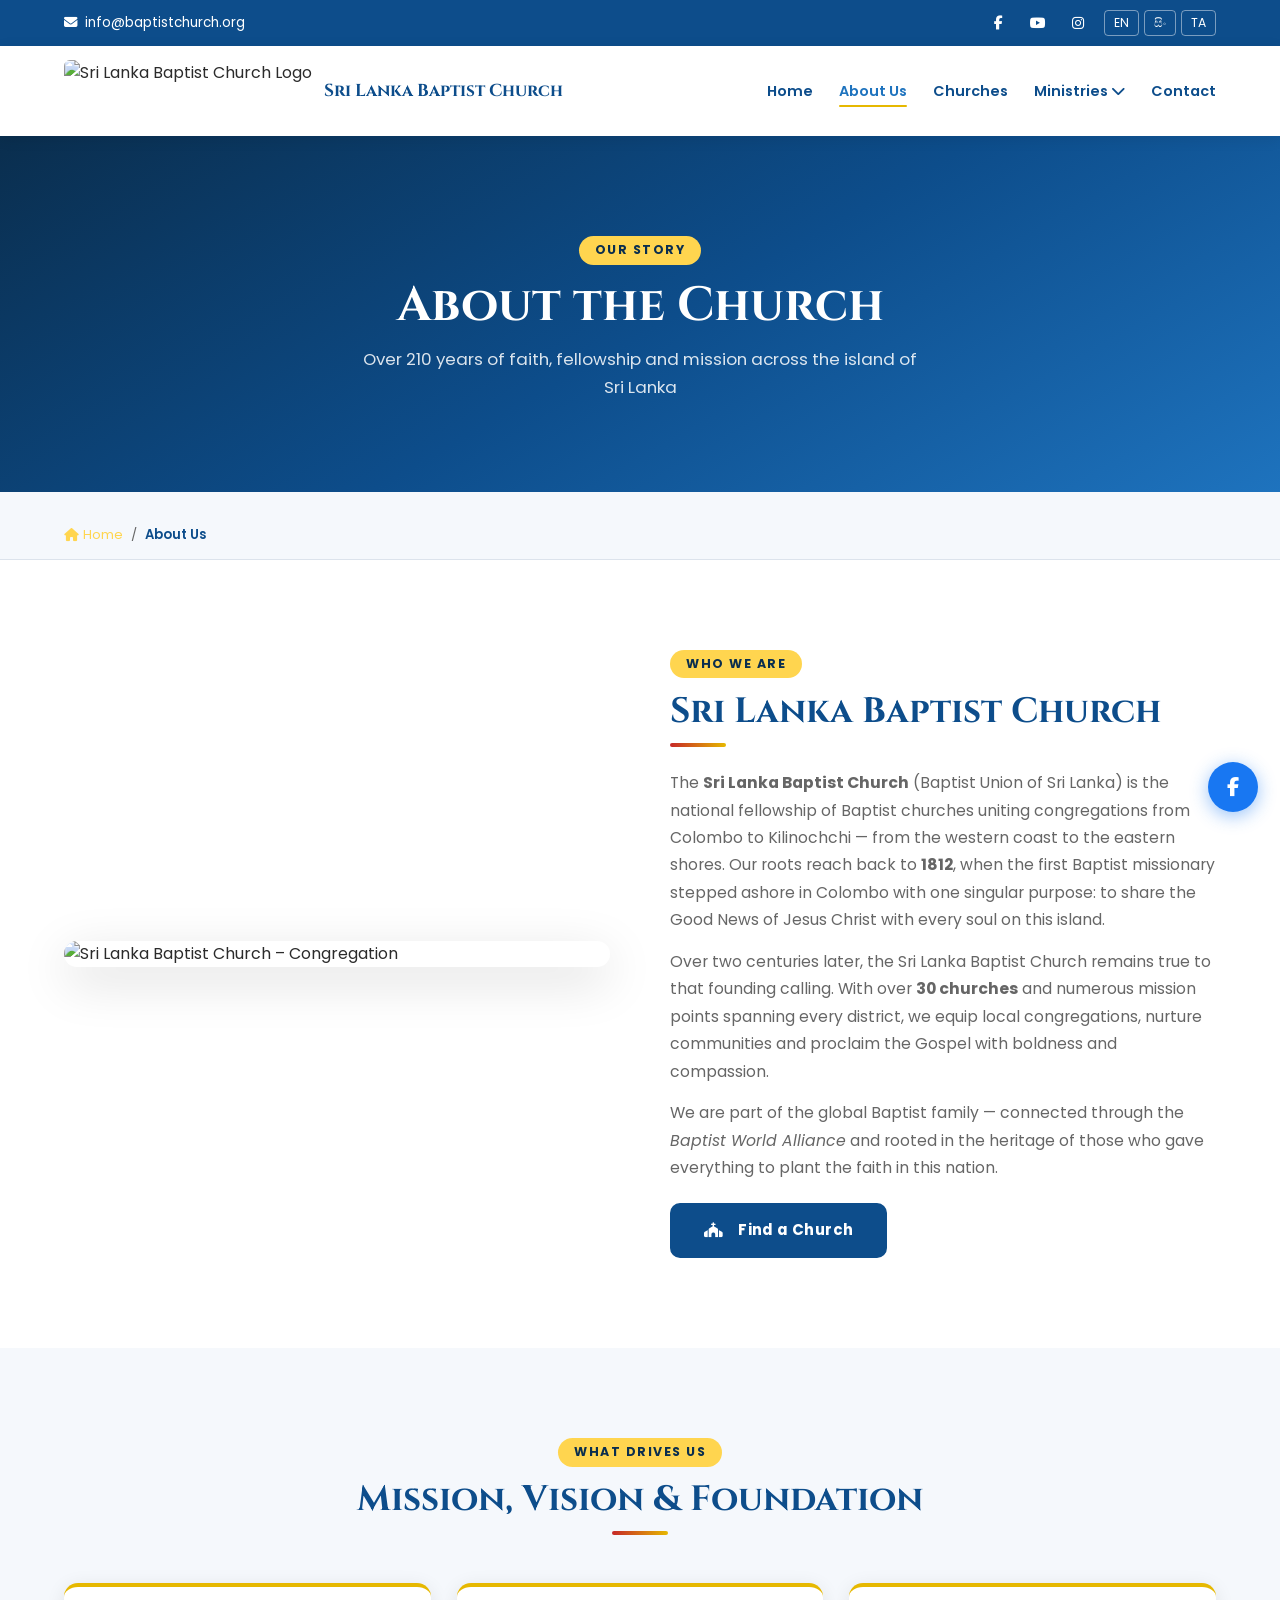
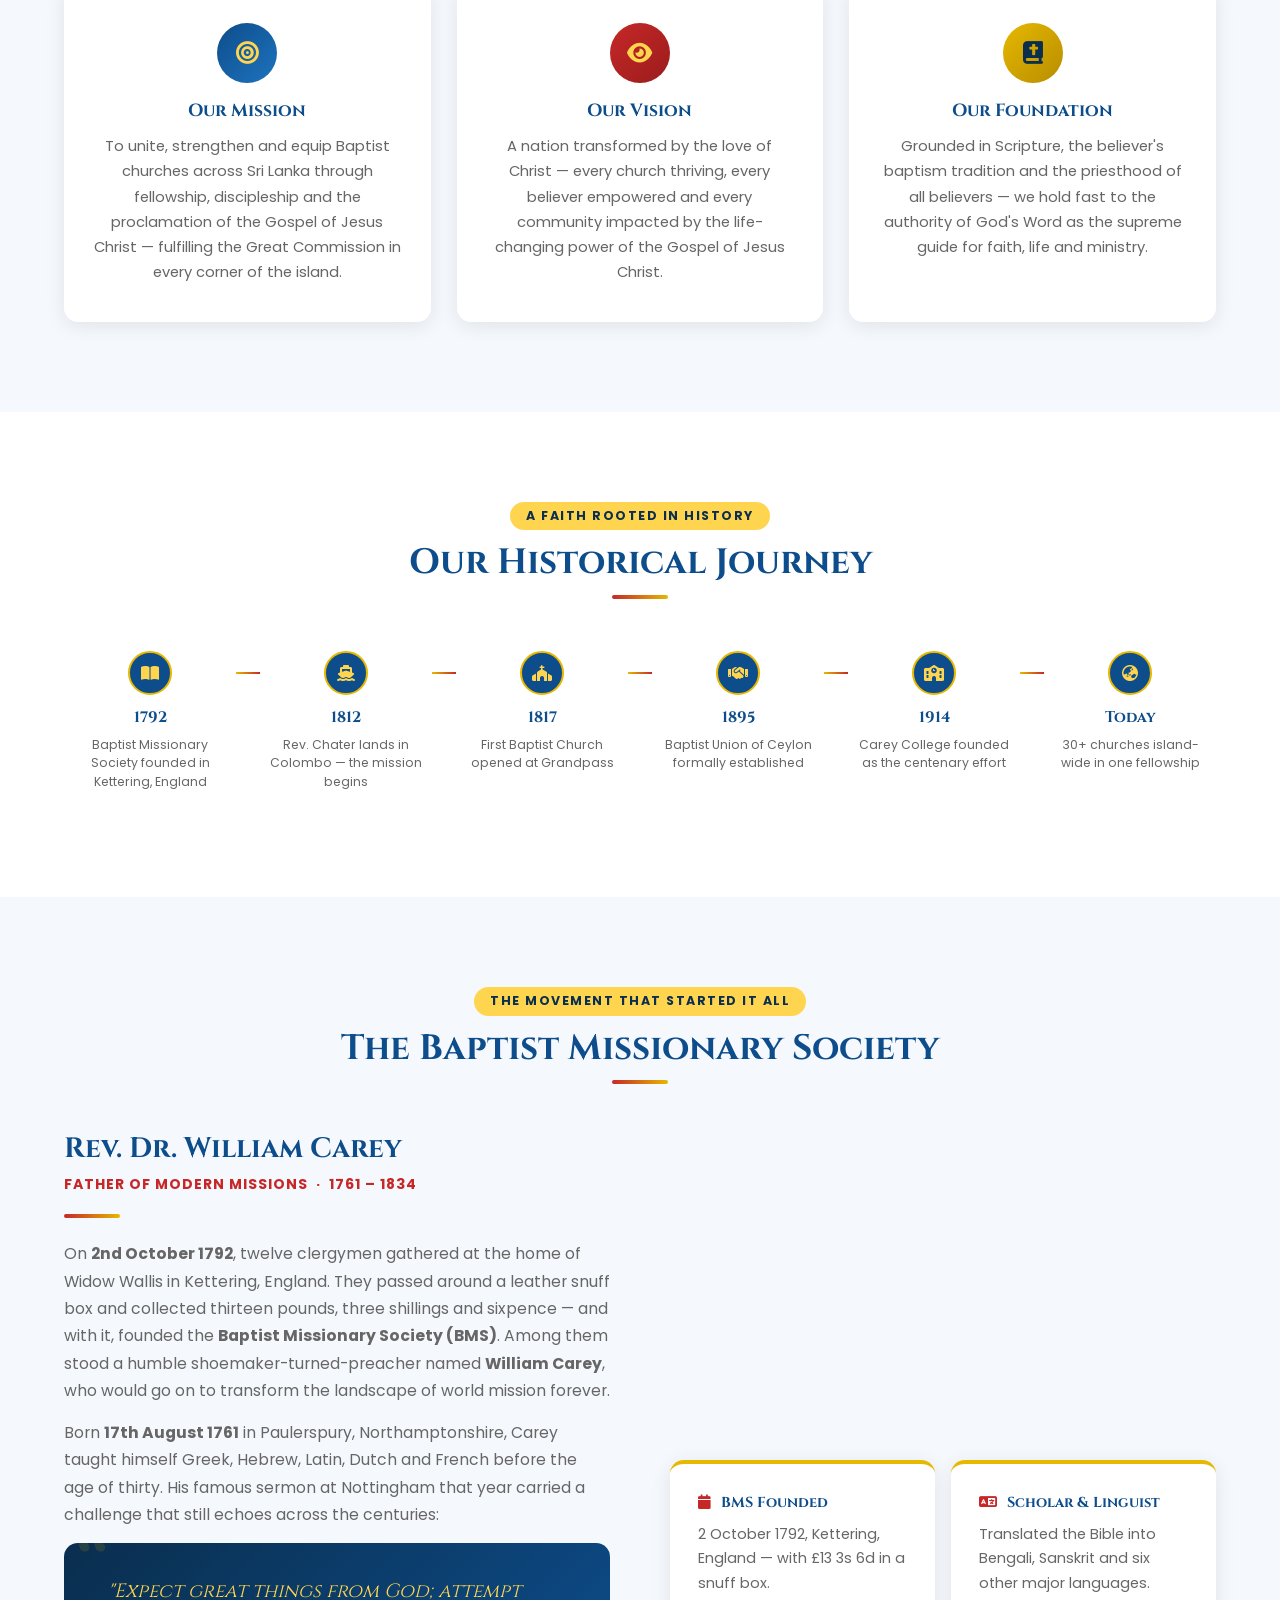
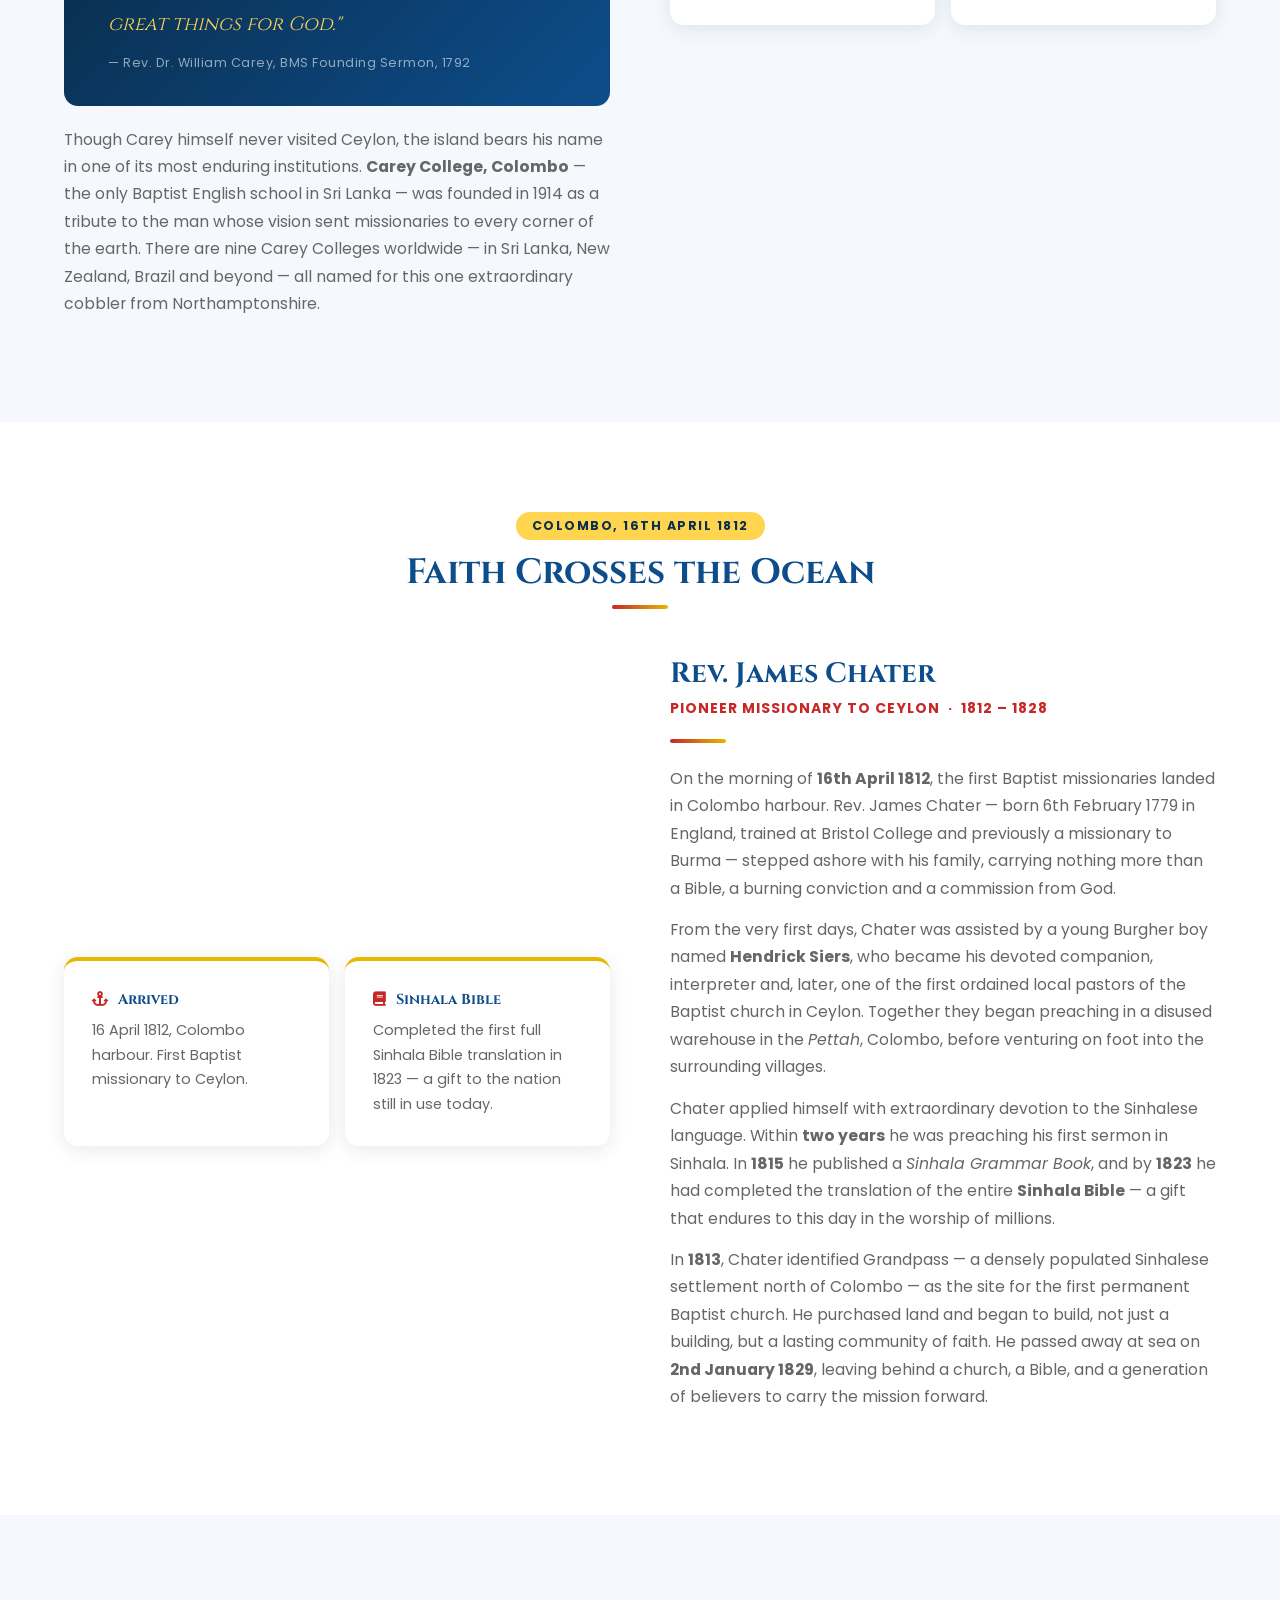
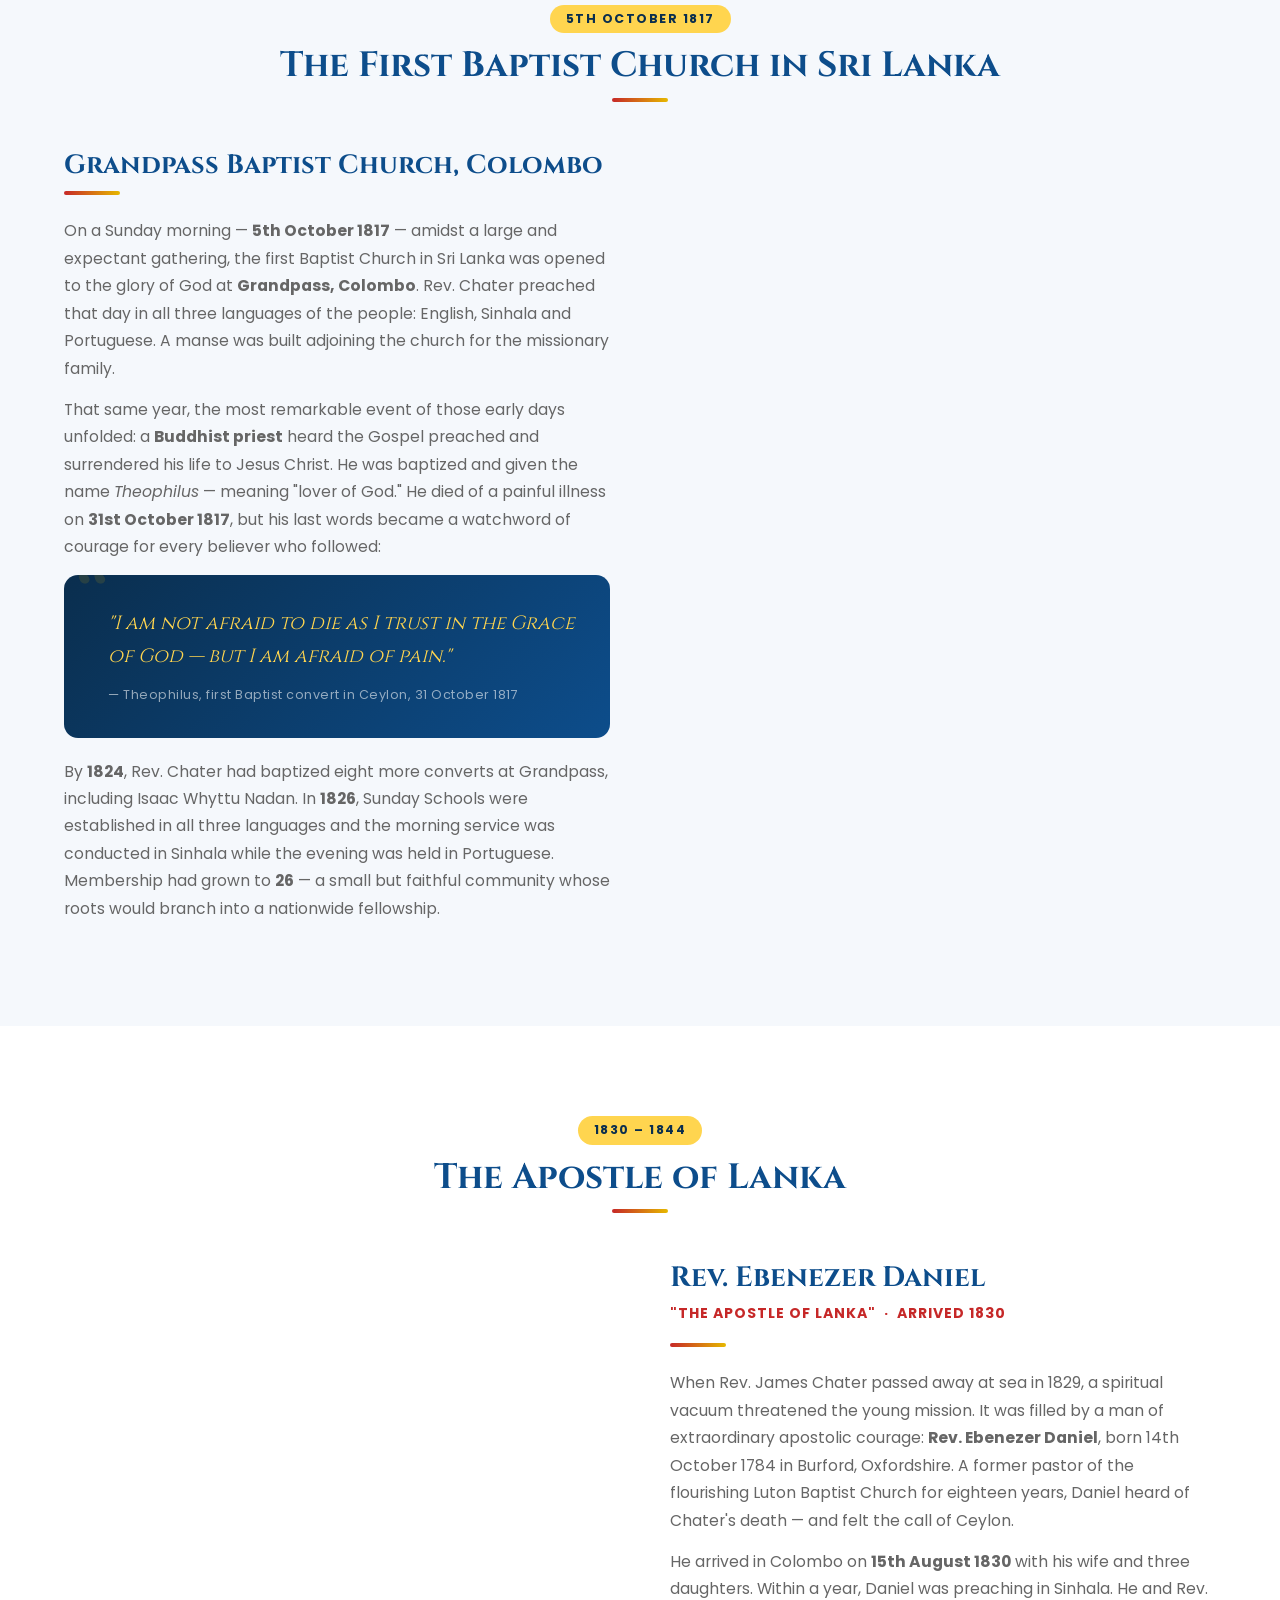
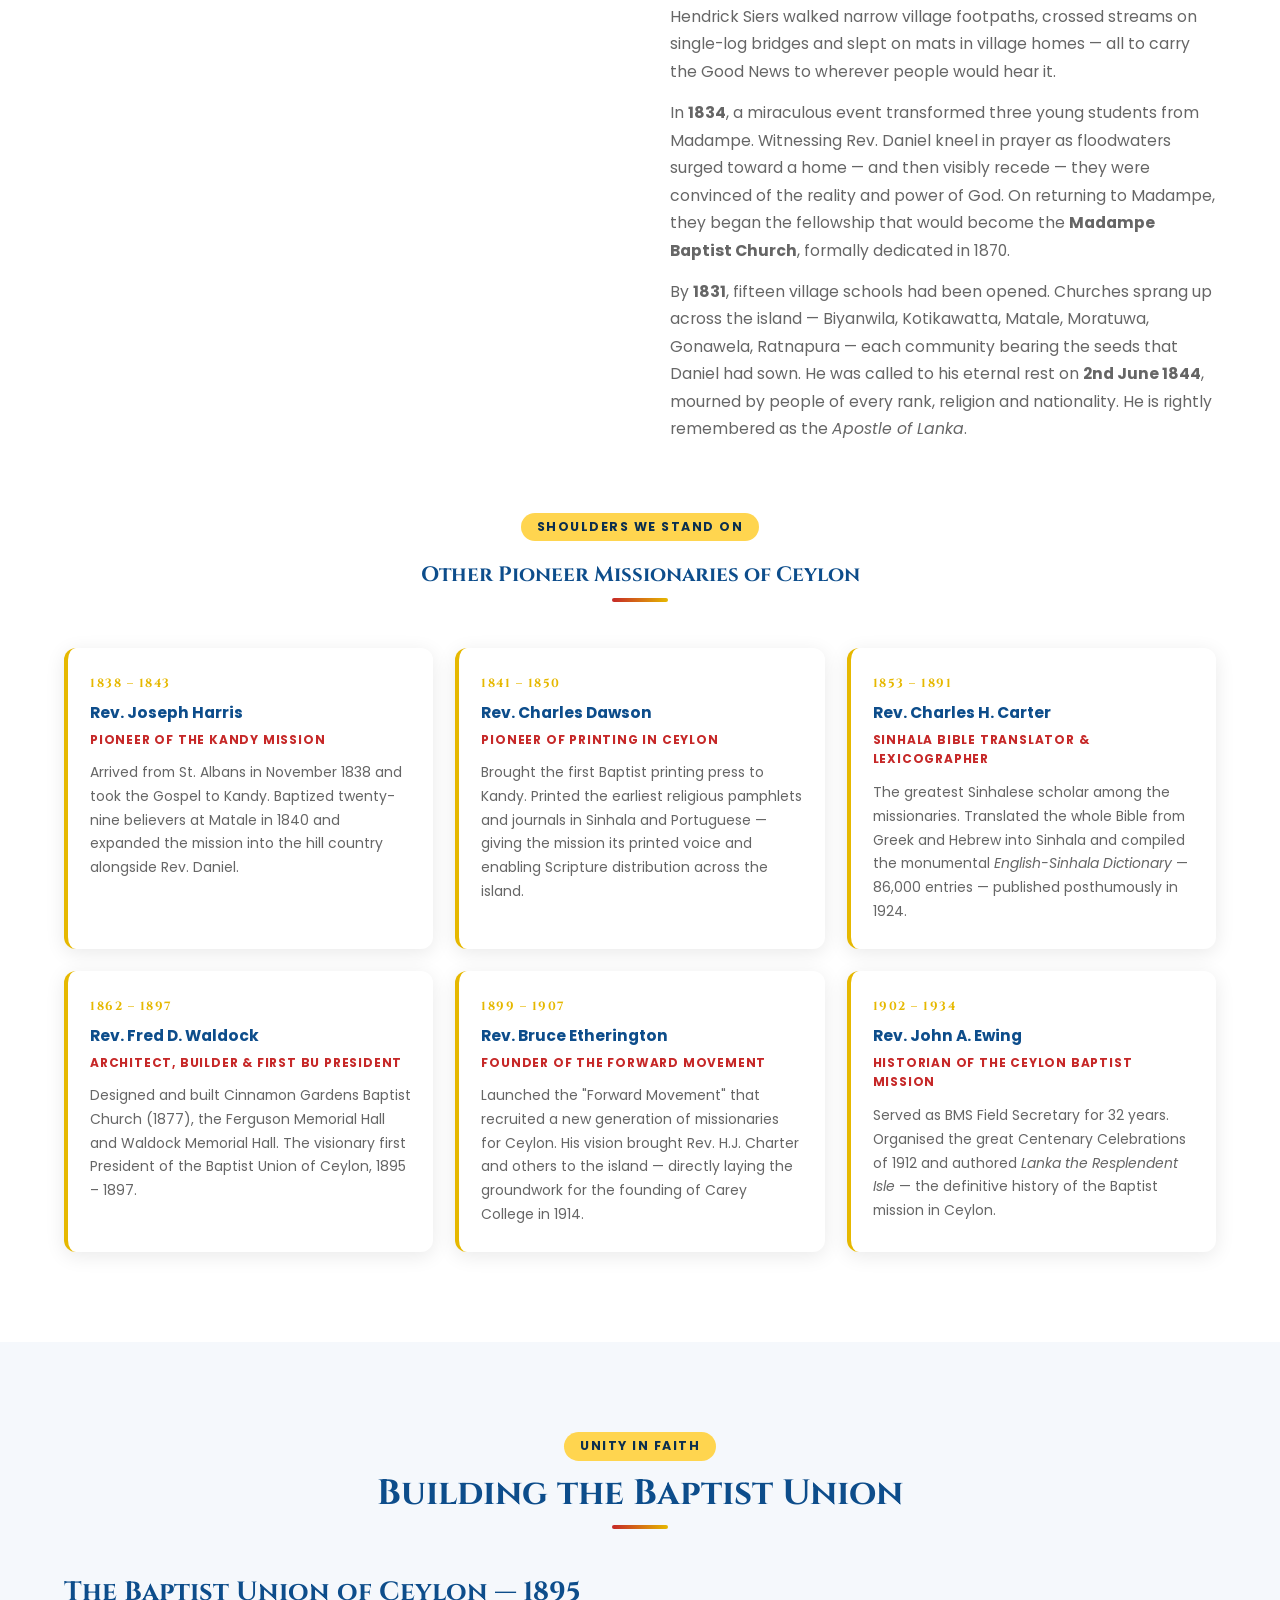
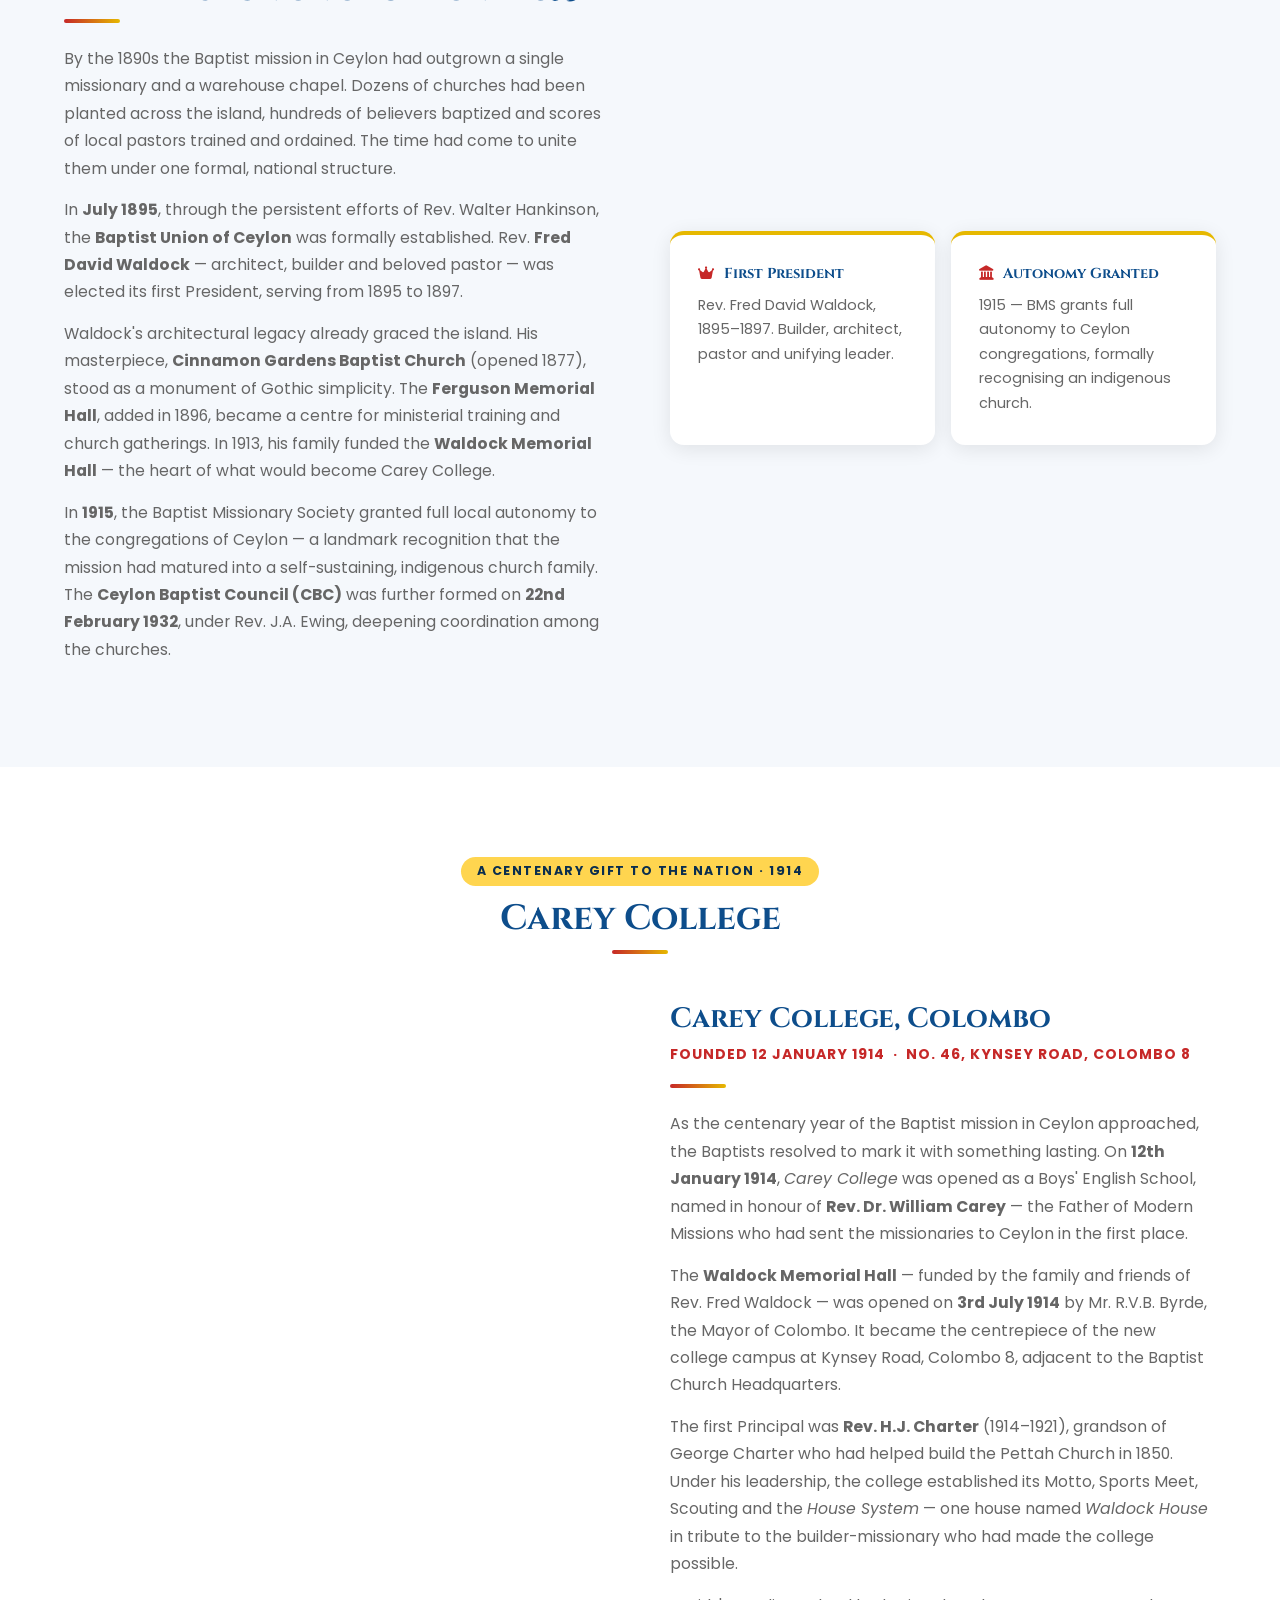
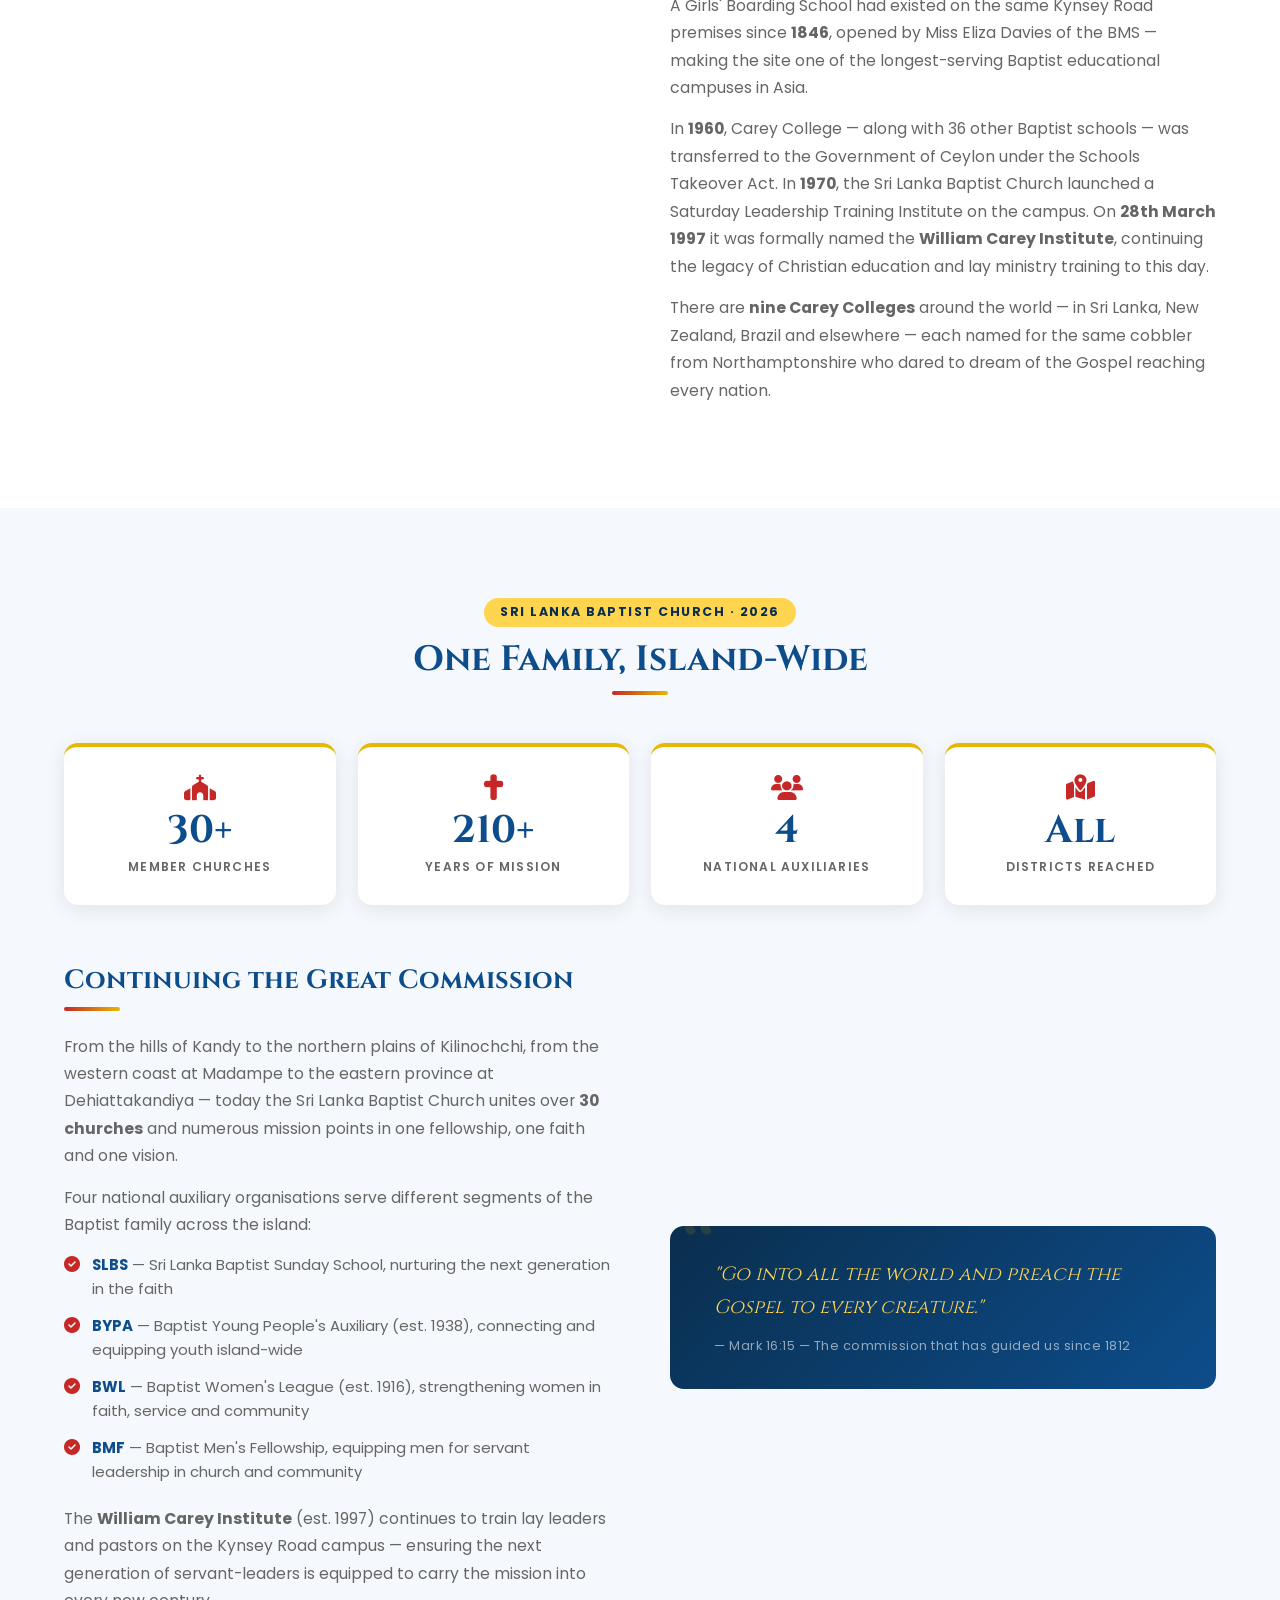
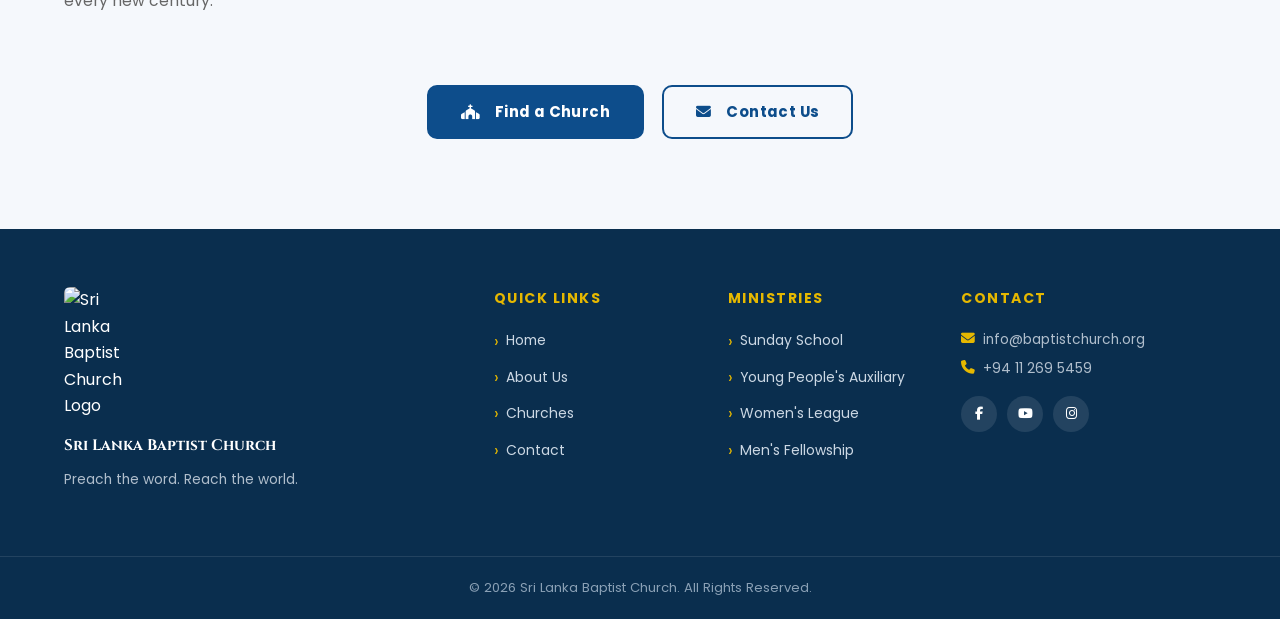
==== about.html @ edef18cb "About html page changes" ====
<!DOCTYPE html>
<html lang="en">

<head>
    <meta charset="UTF-8">
    <meta name="viewport" content="width=device-width, initial-scale=1.0">
    <meta name="description" content="About the Sri Lanka Baptist Church – 210+ years of faith, fellowship and mission across the island since 1812.">
    <title>About Us | Sri Lanka Baptist Church</title>

    <link rel="stylesheet" href="CSS/global.css">
    <link rel="stylesheet" href="CSS/about.css">

    <!-- Google Fonts -->
    <link href="https://fonts.googleapis.com/css2?family=Cinzel:wght@500;600;700&family=Poppins:wght@300;400;500;600;700&display=swap" rel="stylesheet">

    <!-- Font Awesome -->
    <link rel="stylesheet" href="https://cdnjs.cloudflare.com/ajax/libs/font-awesome/6.5.1/css/all.min.css">

    <!-- AOS -->
    <link rel="stylesheet" href="https://unpkg.com/aos@2.3.4/dist/aos.css" />
</head>

<body>

<!-- ===================== HEADER ===================== -->
<header>
    <div class="top-header">
        <div class="container">
            <div class="top-left">
                <i class="fas fa-envelope"></i>
                info@baptistchurch.org
            </div>
            <div class="top-right">
                <a href="https://www.facebook.com/p/Sri-Lanka-Baptist-Church-61569196400970/"
                   target="_blank" rel="noopener" aria-label="Facebook">
                    <i class="fab fa-facebook-f"></i>
                </a>
                <a href="#" aria-label="YouTube"><i class="fab fa-youtube"></i></a>
                <a href="#" aria-label="Instagram"><i class="fab fa-instagram"></i></a>
                <div class="language-switch">
                    <button>EN</button>
                    <button>සිං</button>
                    <button>TA</button>
                </div>
            </div>
        </div>
    </div>

    <nav class="navbar">
        <div class="container nav-container">
            <a href="index.html" class="logo">
                <img src="images/logo.jpg" alt="Sri Lanka Baptist Church Logo">
                <h2>Sri Lanka Baptist Church</h2>
            </a>
            <ul class="nav-links">
                <li><a href="index.html">Home</a></li>
                <li><a href="about.html" class="active">About Us</a></li>
                <li><a href="churches.html">Churches</a></li>
                <li class="dropdown">
                    <a href="#">Ministries <i class="fas fa-chevron-down"></i></a>
                    <ul class="dropdown-menu">
                        <li><a href="SLBS.html">Sunday School</a></li>
                        <li><a href="BYPA.html">Young People's Auxiliary</a></li>
                        <li><a href="BWL.html">Women's League</a></li>
                        <li><a href="BMF.html">Men's Fellowship</a></li>
                    </ul>
                </li>
                <li><a href="contact.html">Contact</a></li>
            </ul>
            <div class="menu-btn" aria-label="Open menu" role="button" tabindex="0">
                <i class="fas fa-bars"></i>
            </div>
        </div>
    </nav>
</header>

<!-- ===================== PAGE HERO ===================== -->
<section class="page-hero about-hero">
    <div class="page-hero-content" data-aos="fade-up">
        <span class="section-eyebrow">Our Story</span>
        <h1>About the Church</h1>
        <p>Over 210 years of faith, fellowship and mission across the island of Sri Lanka</p>
    </div>
</section>

<!-- ===================== BREADCRUMB ===================== -->
<div style="background:var(--light-bg); padding:14px 0; border-bottom:1px solid var(--border);">
    <div class="container">
        <nav class="breadcrumb" aria-label="Breadcrumb" style="justify-content:flex-start; opacity:1;">
            <a href="index.html"><i class="fas fa-home"></i> Home</a>
            <span style="color:var(--text-light);">/</span>
            <span style="color:var(--deep-blue); font-weight:600;">About Us</span>
        </nav>
    </div>
</div>

<!-- ===================== WHO WE ARE ===================== -->
<section id="about" class="section">
    <div class="container two-column">

        <div class="about-img" data-aos="fade-right">
            <!--
                PHOTO: Replace with a congregation, gathering or church building image.
                Recommended size 900 × 650 px.  File: images/About.jpg
            -->
            <img src="images/About.jpg" alt="Sri Lanka Baptist Church – Congregation">
        </div>

        <div class="about-text" data-aos="fade-left">
            <span class="section-eyebrow">Who We Are</span>
            <h2>Sri Lanka Baptist Church</h2>
            <div class="divider-left"></div>
            <p>
                The <strong>Sri Lanka Baptist Church</strong> (Baptist Union of Sri Lanka)
                is the national fellowship of Baptist churches uniting congregations from
                Colombo to Kilinochchi — from the western coast to the eastern shores.
                Our roots reach back to <strong>1812</strong>, when the first Baptist
                missionary stepped ashore in Colombo with one singular purpose: to share
                the Good News of Jesus Christ with every soul on this island.
            </p>
            <p>
                Over two centuries later, the Sri Lanka Baptist Church remains true to that founding
                calling. With over <strong>30 churches</strong> and numerous mission points
                spanning every district, we equip local congregations, nurture communities
                and proclaim the Gospel with boldness and compassion.
            </p>
            <p>
                We are part of the global Baptist family — connected through the
                <em>Baptist World Alliance</em> and rooted in the heritage of those
                who gave everything to plant the faith in this nation.
            </p>
            <a href="churches.html" class="btn btn-primary" style="margin-top:8px;">
                <i class="fas fa-church"></i>&nbsp; Find a Church
            </a>
        </div>

    </div>
</section>

<!-- ===================== MISSION, VISION & FOUNDATION ===================== -->
<section class="section light">
    <div class="container">
        <div style="text-align:center; margin-bottom:48px;" data-aos="fade-up">
            <span class="section-eyebrow">What Drives Us</span>
            <h2 class="title">Mission, Vision &amp; Foundation</h2>
            <div class="divider"></div>
        </div>
        <div class="mv-grid" data-aos="fade-up" data-aos-delay="80">

            <div class="mv-card">
                <div class="mv-icon"><i class="fas fa-bullseye"></i></div>
                <h3>Our Mission</h3>
                <p>
                    To unite, strengthen and equip Baptist churches across Sri Lanka
                    through fellowship, discipleship and the proclamation of the Gospel
                    of Jesus Christ — fulfilling the Great Commission in every corner
                    of the island.
                </p>
            </div>

            <div class="mv-card">
                <div class="mv-icon"
                     style="background:linear-gradient(135deg,var(--primary-red),var(--dark-red));">
                    <i class="fas fa-eye"></i>
                </div>
                <h3>Our Vision</h3>
                <p>
                    A nation transformed by the love of Christ — every church thriving,
                    every believer empowered and every community impacted by the
                    life-changing power of the Gospel of Jesus Christ.
                </p>
            </div>

            <div class="mv-card">
                <div class="mv-icon"
                     style="background:linear-gradient(135deg,var(--gold),#b88d00);">
                    <i class="fas fa-bible" style="color:var(--darker-blue);"></i>
                </div>
                <h3>Our Foundation</h3>
                <p>
                    Grounded in Scripture, the believer's baptism tradition and the
                    priesthood of all believers — we hold fast to the authority of
                    God's Word as the supreme guide for faith, life and ministry.
                </p>
            </div>

        </div>
    </div>
</section>

<!-- ===================== HISTORICAL JOURNEY OVERVIEW ===================== -->
<section class="section">
    <div class="container">
        <div style="text-align:center; margin-bottom:48px;" data-aos="fade-up">
            <span class="section-eyebrow">A Faith Rooted in History</span>
            <h2 class="title">Our Historical Journey</h2>
            <div class="divider"></div>
        </div>

        <div class="journey-grid" data-aos="fade-up" data-aos-delay="80">

            <div class="journey-step">
                <div class="journey-dot"><i class="fas fa-book-open"></i></div>
                <div class="journey-year">1792</div>
                <div class="journey-text">Baptist Missionary Society founded in Kettering, England</div>
            </div>
            <div class="journey-sep" aria-hidden="true"></div>

            <div class="journey-step">
                <div class="journey-dot"><i class="fas fa-ship"></i></div>
                <div class="journey-year">1812</div>
                <div class="journey-text">Rev. Chater lands in Colombo — the mission begins</div>
            </div>
            <div class="journey-sep" aria-hidden="true"></div>

            <div class="journey-step">
                <div class="journey-dot"><i class="fas fa-church"></i></div>
                <div class="journey-year">1817</div>
                <div class="journey-text">First Baptist Church opened at Grandpass</div>
            </div>
            <div class="journey-sep" aria-hidden="true"></div>

            <div class="journey-step">
                <div class="journey-dot"><i class="fas fa-handshake"></i></div>
                <div class="journey-year">1895</div>
                <div class="journey-text">Baptist Union of Ceylon formally established</div>
            </div>
            <div class="journey-sep" aria-hidden="true"></div>

            <div class="journey-step">
                <div class="journey-dot"><i class="fas fa-school"></i></div>
                <div class="journey-year">1914</div>
                <div class="journey-text">Carey College founded as the centenary effort</div>
            </div>
            <div class="journey-sep" aria-hidden="true"></div>

            <div class="journey-step">
                <div class="journey-dot"><i class="fas fa-globe-asia"></i></div>
                <div class="journey-year">Today</div>
                <div class="journey-text">30+ churches island-wide in one fellowship</div>
            </div>

        </div>
    </div>
</section>

<!-- ===================== THE BMS & WILLIAM CAREY ===================== -->
<section id="bms" class="section light">
    <div class="container">
        <div style="text-align:center; margin-bottom:48px;" data-aos="fade-up">
            <span class="section-eyebrow">The Movement That Started It All</span>
            <h2 class="title">The Baptist Missionary Society</h2>
            <div class="divider"></div>
        </div>

        <div class="two-column">

            <div class="about-text" data-aos="fade-right">
                <h2 style="font-size:1.75rem; margin-bottom:6px;">Rev. Dr. William Carey</h2>
                <p style="color:var(--primary-red); font-weight:700; font-size:.88rem;
                   text-transform:uppercase; letter-spacing:1px; margin-bottom:18px;">
                    Father of Modern Missions &nbsp;·&nbsp; 1761 – 1834
                </p>
                <div class="divider-left"></div>
                <p>
                    On <strong>2nd October 1792</strong>, twelve clergymen gathered at the
                    home of Widow Wallis in Kettering, England. They passed around a leather
                    snuff box and collected thirteen pounds, three shillings and sixpence —
                    and with it, founded the <strong>Baptist Missionary Society (BMS)</strong>.
                    Among them stood a humble shoemaker-turned-preacher named
                    <strong>William Carey</strong>, who would go on to transform the landscape
                    of world mission forever.
                </p>
                <p>
                    Born <strong>17th August 1761</strong> in Paulerspury, Northamptonshire,
                    Carey taught himself Greek, Hebrew, Latin, Dutch and French before the
                    age of thirty. His famous sermon at Nottingham that year carried a
                    challenge that still echoes across the centuries:
                </p>
                <div class="about-quote">
                    <p>"Expect great things from God; attempt great things for God."</p>
                    <cite>— Rev. Dr. William Carey, BMS Founding Sermon, 1792</cite>
                </div>
                <p style="margin-top:20px;">
                    Though Carey himself never visited Ceylon, the island bears his name in
                    one of its most enduring institutions. <strong>Carey College, Colombo</strong>
                    — the only Baptist English school in Sri Lanka — was founded in 1914 as a
                    tribute to the man whose vision sent missionaries to every corner of the
                    earth. There are nine Carey Colleges worldwide — in Sri Lanka, New Zealand,
                    Brazil and beyond — all named for this one extraordinary cobbler from
                    Northamptonshire.
                </p>
            </div>

            <div data-aos="fade-left">
                <!--
                    PHOTO: Portrait of William Carey or BMS founding scene.
                    File: images/about/william-carey.jpg  |  Size: 600 × 700 px
                -->
                <div class="img-card">
                    <img src="images/about/william-carey.jpg"
                         alt="Rev. Dr. William Carey – Father of Modern Missions"
                         onerror="this.parentElement.style.display='none'">
                    <div class="img-caption-bar">
                        <i class="fas fa-image"></i>
                        Rev. Dr. William Carey (1761–1834) — Father of Modern Missions
                    </div>
                </div>

                <div style="margin-top:22px; display:grid; grid-template-columns:1fr 1fr; gap:16px;">
                    <div class="info-card">
                        <h3 style="font-size:.9rem;">
                            <i class="fas fa-calendar" style="color:var(--primary-red);margin-right:6px;"></i>
                            BMS Founded
                        </h3>
                        <p>2 October 1792, Kettering, England — with £13 3s 6d in a snuff box.</p>
                    </div>
                    <div class="info-card">
                        <h3 style="font-size:.9rem;">
                            <i class="fas fa-language" style="color:var(--primary-red);margin-right:6px;"></i>
                            Scholar &amp; Linguist
                        </h3>
                        <p>Translated the Bible into Bengali, Sanskrit and six other major languages.</p>
                    </div>
                </div>
            </div>

        </div>
    </div>
</section>

<!-- ===================== THE PIONEER ARRIVES ===================== -->
<section id="pioneer" class="section">
    <div class="container">
        <div style="text-align:center; margin-bottom:48px;" data-aos="fade-up">
            <span class="section-eyebrow">Colombo, 16th April 1812</span>
            <h2 class="title">Faith Crosses the Ocean</h2>
            <div class="divider"></div>
        </div>

        <div class="two-column">

            <div data-aos="fade-right">
                <!--
                    PHOTO: Rev. James Chater portrait or old Colombo harbour / Pettah.
                    File: images/about/chater.jpg  |  Size: 600 × 700 px
                -->
                <div class="img-card">
                    <img src="images/about/chater.jpg"
                         alt="Rev. James Chater – Pioneer Baptist Missionary to Ceylon"
                         onerror="this.parentElement.style.display='none'">
                    <div class="img-caption-bar">
                        <i class="fas fa-image"></i>
                        Rev. James Chater (1779–1829) — Pioneer Baptist Missionary to Ceylon
                    </div>
                </div>

                <div style="margin-top:22px; display:grid; grid-template-columns:1fr 1fr; gap:16px;">
                    <div class="info-card">
                        <h3 style="font-size:.9rem;">
                            <i class="fas fa-anchor" style="color:var(--primary-red);margin-right:6px;"></i>
                            Arrived
                        </h3>
                        <p>16 April 1812, Colombo harbour. First Baptist missionary to Ceylon.</p>
                    </div>
                    <div class="info-card">
                        <h3 style="font-size:.9rem;">
                            <i class="fas fa-book" style="color:var(--primary-red);margin-right:6px;"></i>
                            Sinhala Bible
                        </h3>
                        <p>Completed the first full Sinhala Bible translation in 1823 — a gift to the nation still in use today.</p>
                    </div>
                </div>
            </div>

            <div class="about-text" data-aos="fade-left">
                <h2 style="font-size:1.75rem; margin-bottom:6px;">Rev. James Chater</h2>
                <p style="color:var(--primary-red); font-weight:700; font-size:.88rem;
                   text-transform:uppercase; letter-spacing:1px; margin-bottom:18px;">
                    Pioneer Missionary to Ceylon &nbsp;·&nbsp; 1812 – 1828
                </p>
                <div class="divider-left"></div>
                <p>
                    On the morning of <strong>16th April 1812</strong>, the first Baptist
                    missionaries landed in Colombo harbour. Rev. James Chater — born
                    6th February 1779 in England, trained at Bristol College and previously
                    a missionary to Burma — stepped ashore with his family, carrying nothing
                    more than a Bible, a burning conviction and a commission from God.
                </p>
                <p>
                    From the very first days, Chater was assisted by a young Burgher boy
                    named <strong>Hendrick Siers</strong>, who became his devoted companion,
                    interpreter and, later, one of the first ordained local pastors of the
                    Baptist church in Ceylon. Together they began preaching in a
                    disused warehouse in the <em>Pettah</em>, Colombo, before venturing
                    on foot into the surrounding villages.
                </p>
                <p>
                    Chater applied himself with extraordinary devotion to the Sinhalese
                    language. Within <strong>two years</strong> he was preaching his first
                    sermon in Sinhala. In <strong>1815</strong> he published a
                    <em>Sinhala Grammar Book</em>, and by <strong>1823</strong> he had
                    completed the translation of the entire <strong>Sinhala Bible</strong>
                    — a gift that endures to this day in the worship of millions.
                </p>
                <p>
                    In <strong>1813</strong>, Chater identified Grandpass — a densely
                    populated Sinhalese settlement north of Colombo — as the site for the
                    first permanent Baptist church. He purchased land and began to build,
                    not just a building, but a lasting community of faith. He passed away
                    at sea on <strong>2nd January 1829</strong>, leaving behind a church,
                    a Bible, and a generation of believers to carry the mission forward.
                </p>
            </div>

        </div>
    </div>
</section>

<!-- ===================== GRANDPASS – THE FIRST CHURCH ===================== -->
<section id="grandpass" class="section light">
    <div class="container">
        <div style="text-align:center; margin-bottom:48px;" data-aos="fade-up">
            <span class="section-eyebrow">5th October 1817</span>
            <h2 class="title">The First Baptist Church in Sri Lanka</h2>
            <div class="divider"></div>
        </div>

        <div class="two-column">

            <div class="about-text" data-aos="fade-right">
                <h2 style="font-size:1.65rem; margin-bottom:6px;">
                    Grandpass Baptist Church, Colombo
                </h2>
                <div class="divider-left"></div>
                <p>
                    On a Sunday morning — <strong>5th October 1817</strong> — amidst a
                    large and expectant gathering, the first Baptist Church in Sri Lanka
                    was opened to the glory of God at <strong>Grandpass, Colombo</strong>.
                    Rev. Chater preached that day in all three languages of the people:
                    English, Sinhala and Portuguese. A manse was built adjoining the church
                    for the missionary family.
                </p>
                <p>
                    That same year, the most remarkable event of those early days unfolded:
                    a <strong>Buddhist priest</strong> heard the Gospel preached and
                    surrendered his life to Jesus Christ. He was baptized and given the
                    name <em>Theophilus</em> — meaning "lover of God." He died of a
                    painful illness on <strong>31st October 1817</strong>, but his last
                    words became a watchword of courage for every believer who followed:
                </p>
                <div class="about-quote">
                    <p>"I am not afraid to die as I trust in the Grace of God — but I am afraid of pain."</p>
                    <cite>— Theophilus, first Baptist convert in Ceylon, 31 October 1817</cite>
                </div>
                <p style="margin-top:20px;">
                    By <strong>1824</strong>, Rev. Chater had baptized eight more converts
                    at Grandpass, including Isaac Whyttu Nadan. In <strong>1826</strong>,
                    Sunday Schools were established in all three languages and the morning
                    service was conducted in Sinhala while the evening was held in
                    Portuguese. Membership had grown to <strong>26</strong> — a small but
                    faithful community whose roots would branch into a nationwide fellowship.
                </p>
            </div>

            <div data-aos="fade-left">
                <!--
                    PHOTO: Grandpass Baptist Church building – historic or present-day.
                    File: images/about/grandpass-church.jpg  |  Size: 600 × 420 px
                -->
                <div class="img-card">
                    <img src="images/about/grandpass-church.jpg"
                         alt="Grandpass Baptist Church – The First Baptist Church in Sri Lanka"
                         onerror="this.parentElement.style.display='none'">
                    <div class="img-caption-bar">
                        <i class="fas fa-image"></i>
                        Grandpass Baptist Church, Colombo — Opened 5 October 1817
                    </div>
                </div>

                <!--
                    PHOTO: Interior or congregation photo of Grandpass Church.
                    File: images/about/grandpass-interior.jpg  |  Size: 600 × 300 px
                -->
                <div class="img-card" style="margin-top:18px;">
                    <img src="images/about/grandpass-interior.jpg"
                         alt="Grandpass Baptist Church – Present Day"
                         onerror="this.parentElement.style.display='none'">
                    <div class="img-caption-bar">
                        <i class="fas fa-image"></i>
                        Grandpass Baptist Church — Present Day
                    </div>
                </div>
            </div>

        </div>
    </div>
</section>

<!-- ===================== THE APOSTLE OF LANKA ===================== -->
<section id="apostle" class="section">
    <div class="container">
        <div style="text-align:center; margin-bottom:48px;" data-aos="fade-up">
            <span class="section-eyebrow">1830 – 1844</span>
            <h2 class="title">The Apostle of Lanka</h2>
            <div class="divider"></div>
        </div>

        <div class="two-column" style="margin-bottom:56px;">

            <div data-aos="fade-right">
                <!--
                    PHOTO: Rev. Ebenezer Daniel portrait or 1830s Colombo.
                    File: images/about/ebenezer-daniel.jpg  |  Size: 600 × 700 px
                -->
                <div class="img-card">
                    <img src="images/about/ebenezer-daniel.jpg"
                         alt="Rev. Ebenezer Daniel – The Apostle of Lanka"
                         onerror="this.parentElement.style.display='none'">
                    <div class="img-caption-bar">
                        <i class="fas fa-image"></i>
                        Rev. Ebenezer Daniel (1784–1844) — The Apostle of Lanka
                    </div>
                </div>
            </div>

            <div class="about-text" data-aos="fade-left">
                <h2 style="font-size:1.75rem; margin-bottom:6px;">Rev. Ebenezer Daniel</h2>
                <p style="color:var(--primary-red); font-weight:700; font-size:.88rem;
                   text-transform:uppercase; letter-spacing:1px; margin-bottom:18px;">
                    "The Apostle of Lanka" &nbsp;·&nbsp; Arrived 1830
                </p>
                <div class="divider-left"></div>
                <p>
                    When Rev. James Chater passed away at sea in 1829, a spiritual vacuum
                    threatened the young mission. It was filled by a man of extraordinary
                    apostolic courage: <strong>Rev. Ebenezer Daniel</strong>, born
                    14th October 1784 in Burford, Oxfordshire. A former pastor of the
                    flourishing Luton Baptist Church for eighteen years, Daniel heard of
                    Chater's death — and felt the call of Ceylon.
                </p>
                <p>
                    He arrived in Colombo on <strong>15th August 1830</strong> with his
                    wife and three daughters. Within a year, Daniel was preaching in
                    Sinhala. He and Rev. Hendrick Siers walked narrow village footpaths,
                    crossed streams on single-log bridges and slept on mats in village
                    homes — all to carry the Good News to wherever people would hear it.
                </p>
                <p>
                    In <strong>1834</strong>, a miraculous event transformed three young
                    students from Madampe. Witnessing Rev. Daniel kneel in prayer as
                    floodwaters surged toward a home — and then visibly recede — they
                    were convinced of the reality and power of God. On returning to
                    Madampe, they began the fellowship that would become the
                    <strong>Madampe Baptist Church</strong>, formally dedicated in 1870.
                </p>
                <p>
                    By <strong>1831</strong>, fifteen village schools had been opened.
                    Churches sprang up across the island — Biyanwila, Kotikawatta,
                    Matale, Moratuwa, Gonawela, Ratnapura — each community bearing
                    the seeds that Daniel had sown. He was called to his eternal rest
                    on <strong>2nd June 1844</strong>, mourned by people of every rank,
                    religion and nationality. He is rightly remembered as the
                    <em>Apostle of Lanka</em>.
                </p>
            </div>

        </div>

        <!-- Pioneer Missionaries Grid -->
        <div style="text-align:center; margin-bottom:32px;" data-aos="fade-up">
            <span class="section-eyebrow">Shoulders We Stand On</span>
            <h3 style="font-family:'Cinzel',serif; color:var(--deep-blue); font-size:1.3rem; margin-top:10px;">
                Other Pioneer Missionaries of Ceylon
            </h3>
            <div class="divider"></div>
        </div>

        <div class="pioneer-grid">

            <div class="pioneer-card" data-aos="fade-up" data-aos-delay="0">
                <div class="pc-year">1838 – 1843</div>
                <h4>Rev. Joseph Harris</h4>
                <div class="pc-role">Pioneer of the Kandy Mission</div>
                <p>Arrived from St. Albans in November 1838 and took the Gospel to
                Kandy. Baptized twenty-nine believers at Matale in 1840 and expanded
                the mission into the hill country alongside Rev. Daniel.</p>
            </div>

            <div class="pioneer-card" data-aos="fade-up" data-aos-delay="100">
                <div class="pc-year">1841 – 1850</div>
                <h4>Rev. Charles Dawson</h4>
                <div class="pc-role">Pioneer of Printing in Ceylon</div>
                <p>Brought the first Baptist printing press to Kandy. Printed the
                earliest religious pamphlets and journals in Sinhala and Portuguese —
                giving the mission its printed voice and enabling Scripture distribution
                across the island.</p>
            </div>

            <div class="pioneer-card" data-aos="fade-up" data-aos-delay="200">
                <div class="pc-year">1853 – 1891</div>
                <h4>Rev. Charles H. Carter</h4>
                <div class="pc-role">Sinhala Bible Translator &amp; Lexicographer</div>
                <p>The greatest Sinhalese scholar among the missionaries. Translated
                the whole Bible from Greek and Hebrew into Sinhala and compiled the
                monumental <em>English-Sinhala Dictionary</em> — 86,000 entries —
                published posthumously in 1924.</p>
            </div>

            <div class="pioneer-card" data-aos="fade-up" data-aos-delay="0">
                <div class="pc-year">1862 – 1897</div>
                <h4>Rev. Fred D. Waldock</h4>
                <div class="pc-role">Architect, Builder &amp; First BU President</div>
                <p>Designed and built Cinnamon Gardens Baptist Church (1877),
                the Ferguson Memorial Hall and Waldock Memorial Hall. The visionary
                first President of the Baptist Union of Ceylon, 1895 – 1897.</p>
            </div>

            <div class="pioneer-card" data-aos="fade-up" data-aos-delay="100">
                <div class="pc-year">1899 – 1907</div>
                <h4>Rev. Bruce Etherington</h4>
                <div class="pc-role">Founder of the Forward Movement</div>
                <p>Launched the "Forward Movement" that recruited a new generation
                of missionaries for Ceylon. His vision brought Rev. H.J. Charter and
                others to the island — directly laying the groundwork for the founding
                of Carey College in 1914.</p>
            </div>

            <div class="pioneer-card" data-aos="fade-up" data-aos-delay="200">
                <div class="pc-year">1902 – 1934</div>
                <h4>Rev. John A. Ewing</h4>
                <div class="pc-role">Historian of the Ceylon Baptist Mission</div>
                <p>Served as BMS Field Secretary for 32 years. Organised the great
                Centenary Celebrations of 1912 and authored <em>Lanka the Resplendent
                Isle</em> — the definitive history of the Baptist mission in Ceylon.</p>
            </div>

        </div>
    </div>
</section>

<!-- ===================== THE BAPTIST UNION ===================== -->
<section id="history-1894" class="section light">
    <div class="container">
        <div style="text-align:center; margin-bottom:48px;" data-aos="fade-up">
            <span class="section-eyebrow">Unity in Faith</span>
            <h2 class="title">Building the Baptist Union</h2>
            <div class="divider"></div>
        </div>

        <div class="two-column">

            <div class="about-text" data-aos="fade-right">
                <h2 style="font-size:1.65rem; margin-bottom:6px;">The Baptist Union of Ceylon — 1895</h2>
                <div class="divider-left"></div>
                <p>
                    By the 1890s the Baptist mission in Ceylon had outgrown a single
                    missionary and a warehouse chapel. Dozens of churches had been
                    planted across the island, hundreds of believers baptized and scores
                    of local pastors trained and ordained. The time had come to unite
                    them under one formal, national structure.
                </p>
                <p>
                    In <strong>July 1895</strong>, through the persistent efforts of
                    Rev. Walter Hankinson, the <strong>Baptist Union of Ceylon</strong>
                    was formally established. Rev. <strong>Fred David Waldock</strong>
                    — architect, builder and beloved pastor — was elected its first
                    President, serving from 1895 to 1897.
                </p>
                <p>
                    Waldock's architectural legacy already graced the island. His
                    masterpiece, <strong>Cinnamon Gardens Baptist Church</strong> (opened
                    1877), stood as a monument of Gothic simplicity. The
                    <strong>Ferguson Memorial Hall</strong>, added in 1896, became a
                    centre for ministerial training and church gatherings. In 1913, his
                    family funded the <strong>Waldock Memorial Hall</strong> — the
                    heart of what would become Carey College.
                </p>
                <p>
                    In <strong>1915</strong>, the Baptist Missionary Society granted
                    full local autonomy to the congregations of Ceylon — a landmark
                    recognition that the mission had matured into a self-sustaining,
                    indigenous church family. The <strong>Ceylon Baptist Council
                    (CBC)</strong> was further formed on <strong>22nd February 1932</strong>,
                    under Rev. J.A. Ewing, deepening coordination among the churches.
                </p>
            </div>

            <div data-aos="fade-left">
                <!--
                    PHOTO: Cinnamon Gardens Baptist Church exterior or interior.
                    File: images/about/cinnamon-gardens.jpg  |  Size: 600 × 420 px
                -->
                <div class="img-card">
                    <img src="images/about/cinnamon-gardens.jpg"
                         alt="Cinnamon Gardens Baptist Church – Built by Rev. F.D. Waldock, 1877"
                         onerror="this.parentElement.style.display='none'">
                    <div class="img-caption-bar">
                        <i class="fas fa-image"></i>
                        Cinnamon Gardens Baptist Church — Built 1877 by Rev. F.D. Waldock
                    </div>
                </div>

                <div style="margin-top:22px; display:grid; grid-template-columns:1fr 1fr; gap:16px;">
                    <div class="info-card">
                        <h3 style="font-size:.9rem;">
                            <i class="fas fa-crown" style="color:var(--primary-red);margin-right:6px;"></i>
                            First President
                        </h3>
                        <p>Rev. Fred David Waldock, 1895–1897. Builder, architect, pastor and unifying leader.</p>
                    </div>
                    <div class="info-card">
                        <h3 style="font-size:.9rem;">
                            <i class="fas fa-landmark" style="color:var(--primary-red);margin-right:6px;"></i>
                            Autonomy Granted
                        </h3>
                        <p>1915 — BMS grants full autonomy to Ceylon congregations, formally recognising an indigenous church.</p>
                    </div>
                </div>
            </div>

        </div>
    </div>
</section>

<!-- ===================== CAREY COLLEGE ===================== -->
<section id="carey-college" class="section">
    <div class="container">
        <div style="text-align:center; margin-bottom:48px;" data-aos="fade-up">
            <span class="section-eyebrow">A Centenary Gift to the Nation · 1914</span>
            <h2 class="title">Carey College</h2>
            <div class="divider"></div>
        </div>

        <div class="two-column">

            <div data-aos="fade-right">
                <!--
                    PHOTO: Carey College main entrance / building.
                    File: images/about/carey-college.jpg  |  Size: 600 × 420 px
                -->
                <div class="img-card">
                    <img src="images/about/carey-college.jpg"
                         alt="Carey College, Colombo – Founded 1914"
                         onerror="this.parentElement.style.display='none'">
                    <div class="img-caption-bar">
                        <i class="fas fa-image"></i>
                        Carey College, No. 46 Kynsey Road, Colombo 8 — Founded 12 January 1914
                    </div>
                </div>

                <!--
                    PHOTO: Waldock Memorial Hall or a historic school photograph.
                    File: images/about/waldock-hall.jpg  |  Size: 600 × 300 px
                -->
                <div class="img-card" style="margin-top:18px;">
                    <img src="images/about/waldock-hall.jpg"
                         alt="Waldock Memorial Hall – Opened 3 July 1914"
                         onerror="this.parentElement.style.display='none'">
                    <div class="img-caption-bar">
                        <i class="fas fa-image"></i>
                        The Waldock Memorial Hall — Opened 3 July 1914 by the Mayor of Colombo
                    </div>
                </div>
            </div>

            <div class="about-text" data-aos="fade-left">
                <h2 style="font-size:1.75rem; margin-bottom:6px;">Carey College, Colombo</h2>
                <p style="color:var(--primary-red); font-weight:700; font-size:.88rem;
                   text-transform:uppercase; letter-spacing:1px; margin-bottom:18px;">
                    Founded 12 January 1914 &nbsp;·&nbsp; No. 46, Kynsey Road, Colombo 8
                </p>
                <div class="divider-left"></div>
                <p>
                    As the centenary year of the Baptist mission in Ceylon approached,
                    the Baptists resolved to mark it with something lasting. On
                    <strong>12th January 1914</strong>, <em>Carey College</em> was
                    opened as a Boys' English School, named in honour of
                    <strong>Rev. Dr. William Carey</strong> — the Father of Modern
                    Missions who had sent the missionaries to Ceylon in the first place.
                </p>
                <p>
                    The <strong>Waldock Memorial Hall</strong> — funded by the family
                    and friends of Rev. Fred Waldock — was opened on
                    <strong>3rd July 1914</strong> by Mr. R.V.B. Byrde, the Mayor of
                    Colombo. It became the centrepiece of the new college campus at
                    Kynsey Road, Colombo 8, adjacent to the Baptist Church Headquarters.
                </p>
                <p>
                    The first Principal was <strong>Rev. H.J. Charter</strong>
                    (1914–1921), grandson of George Charter who had helped build the
                    Pettah Church in 1850. Under his leadership, the college established
                    its Motto, Sports Meet, Scouting and the <em>House System</em> —
                    one house named <em>Waldock House</em> in tribute to the
                    builder-missionary who had made the college possible.
                </p>
                <p>
                    A Girls' Boarding School had existed on the same Kynsey Road
                    premises since <strong>1846</strong>, opened by Miss Eliza Davies of
                    the BMS — making the site one of the longest-serving Baptist
                    educational campuses in Asia.
                </p>
                <p>
                    In <strong>1960</strong>, Carey College — along with 36 other
                    Baptist schools — was transferred to the Government of Ceylon under
                    the Schools Takeover Act. In <strong>1970</strong>, the Sri Lanka Baptist Church
                    launched a Saturday Leadership Training Institute on the campus.
                    On <strong>28th March 1997</strong> it was formally named the
                    <strong>William Carey Institute</strong>, continuing the legacy of
                    Christian education and lay ministry training to this day.
                </p>
                <p>
                    There are <strong>nine Carey Colleges</strong> around the world —
                    in Sri Lanka, New Zealand, Brazil and elsewhere — each named for
                    the same cobbler from Northamptonshire who dared to dream of the
                    Gospel reaching every nation.
                </p>
            </div>

        </div>
    </div>
</section>

<!-- ===================== THE CHURCH TODAY ===================== -->
<section id="today" class="section light">
    <div class="container">
        <div style="text-align:center; margin-bottom:48px;" data-aos="fade-up">
            <span class="section-eyebrow">Sri Lanka Baptist Church · 2026</span>
            <h2 class="title">One Family, Island-Wide</h2>
            <div class="divider"></div>
        </div>

        <!-- Fact Grid -->
        <div class="fact-grid" data-aos="fade-up" data-aos-delay="80">
            <div class="fact-card">
                <i class="fas fa-church"></i>
                <div class="fact-number">30+</div>
                <div class="fact-label">Member Churches</div>
            </div>
            <div class="fact-card">
                <i class="fas fa-cross"></i>
                <div class="fact-number">210+</div>
                <div class="fact-label">Years of Mission</div>
            </div>
            <div class="fact-card">
                <i class="fas fa-users"></i>
                <div class="fact-number">4</div>
                <div class="fact-label">National Auxiliaries</div>
            </div>
            <div class="fact-card">
                <i class="fas fa-map-marked-alt"></i>
                <div class="fact-number">All</div>
                <div class="fact-label">Districts Reached</div>
            </div>
        </div>

        <!-- Two-column: text + image -->
        <div class="two-column" style="margin-top:60px;">

            <div class="about-text" data-aos="fade-right">
                <h2 style="font-size:1.65rem; margin-bottom:8px;">Continuing the Great Commission</h2>
                <div class="divider-left"></div>
                <p>
                    From the hills of Kandy to the northern plains of Kilinochchi, from
                    the western coast at Madampe to the eastern province at
                    Dehiattakandiya — today the Sri Lanka Baptist Church unites over
                    <strong>30 churches</strong> and numerous mission points in one
                    fellowship, one faith and one vision.
                </p>
                <p>
                    Four national auxiliary organisations serve different segments of
                    the Baptist family across the island:
                </p>
                <ul style="list-style:none; margin-top:10px; margin-bottom:20px;">
                    <li style="display:flex; gap:12px; align-items:flex-start; margin-bottom:12px;">
                        <i class="fas fa-check-circle" style="color:var(--primary-red); flex-shrink:0; margin-top:3px;"></i>
                        <span style="font-size:.93rem; color:var(--text-light);">
                            <strong style="color:var(--deep-blue);">SLBS</strong> —
                            Sri Lanka Baptist Sunday School, nurturing the next generation in the faith
                        </span>
                    </li>
                    <li style="display:flex; gap:12px; align-items:flex-start; margin-bottom:12px;">
                        <i class="fas fa-check-circle" style="color:var(--primary-red); flex-shrink:0; margin-top:3px;"></i>
                        <span style="font-size:.93rem; color:var(--text-light);">
                            <strong style="color:var(--deep-blue);">BYPA</strong> —
                            Baptist Young People's Auxiliary (est. 1938), connecting and equipping youth island-wide
                        </span>
                    </li>
                    <li style="display:flex; gap:12px; align-items:flex-start; margin-bottom:12px;">
                        <i class="fas fa-check-circle" style="color:var(--primary-red); flex-shrink:0; margin-top:3px;"></i>
                        <span style="font-size:.93rem; color:var(--text-light);">
                            <strong style="color:var(--deep-blue);">BWL</strong> —
                            Baptist Women's League (est. 1916), strengthening women in faith, service and community
                        </span>
                    </li>
                    <li style="display:flex; gap:12px; align-items:flex-start;">
                        <i class="fas fa-check-circle" style="color:var(--primary-red); flex-shrink:0; margin-top:3px;"></i>
                        <span style="font-size:.93rem; color:var(--text-light);">
                            <strong style="color:var(--deep-blue);">BMF</strong> —
                            Baptist Men's Fellowship, equipping men for servant leadership in church and community
                        </span>
                    </li>
                </ul>
                <p>
                    The <strong>William Carey Institute</strong> (est. 1997) continues
                    to train lay leaders and pastors on the Kynsey Road campus — ensuring
                    the next generation of servant-leaders is equipped to carry the mission
                    into every new century.
                </p>
            </div>

            <div data-aos="fade-left">
                <!--
                    PHOTO: A recent all-island conference, Annual Assembly or church gathering.
                    File: images/about/today-church.jpg  |  Size: 600 × 420 px
                -->
                <div class="img-card">
                    <img src="images/about/today-church.jpg"
                         alt="Sri Lanka Baptist Church – Annual Assembly"
                         onerror="this.parentElement.style.display='none'">
                    <div class="img-caption-bar">
                        <i class="fas fa-image"></i>
                        Sri Lanka Baptist Church   — Annual Assembly, Island-wide Fellowship
                    </div>
                </div>

                <div class="about-quote" style="margin-top:22px;">
                    <p>"Go into all the world and preach the Gospel to every creature."</p>
                    <cite>— Mark 16:15 — The commission that has guided us since 1812</cite>
                </div>
            </div>

        </div>

        <!-- CTA Buttons -->
        <div style="text-align:center; margin-top:56px;" data-aos="fade-up">
            <a href="churches.html" class="btn btn-primary" style="margin-right:14px;">
                <i class="fas fa-church"></i>&nbsp; Find a Church
            </a>
            <a href="contact.html" class="btn btn-outline">
                <i class="fas fa-envelope"></i>&nbsp; Contact Us
            </a>
        </div>

    </div>
</section>

<!-- ===================== FOOTER ===================== -->
<footer class="footer">
    <div class="container footer-grid">

        <div class="footer-column">
            <img src="images/logo.jpg" alt="Sri Lanka Baptist Church Logo" class="footer-logo">
            <h3>Sri Lanka Baptist Church</h3>
            <p>Preach the word. Reach the world.</p>
        </div>

        <div class="footer-column">
            <h4>Quick Links</h4>
            <ul>
                <li><a href="index.html">Home</a></li>
                <li><a href="about.html">About Us</a></li>
                <li><a href="churches.html">Churches</a></li>
                <li><a href="contact.html">Contact</a></li>
            </ul>
        </div>

        <div class="footer-column">
            <h4>Ministries</h4>
            <ul>
                <li><a href="SLBS.html">Sunday School</a></li>
                <li><a href="BYPA.html">Young People's Auxiliary</a></li>
                <li><a href="BWL.html">Women's League</a></li>
                <li><a href="BMF.html">Men's Fellowship</a></li>
            </ul>
        </div>

        <div class="footer-column">
            <h4>Contact</h4>
            <p><i class="fas fa-envelope"></i> info@baptistchurch.org</p>
            <p><i class="fas fa-phone"></i> +94 11 269 5459</p>
            <div class="footer-social">
                <a href="https://www.facebook.com/p/Sri-Lanka-Baptist-Church-61569196400970/"
                   target="_blank" rel="noopener" aria-label="Facebook">
                    <i class="fab fa-facebook-f"></i>
                </a>
                <a href="#" aria-label="YouTube"><i class="fab fa-youtube"></i></a>
                <a href="#" aria-label="Instagram"><i class="fab fa-instagram"></i></a>
            </div>
        </div>

    </div>
    <div class="footer-bottom">
        &copy; 2026 Sri Lanka Baptist Church. All Rights Reserved.
    </div>
</footer>

<!-- FACEBOOK FLOAT -->
<a href="https://www.facebook.com/p/Sri-Lanka-Baptist-Church-61569196400970/"
   class="fb-float" target="_blank" rel="noopener" aria-label="Visit our Facebook page">
    <i class="fab fa-facebook-f"></i>
</a>

<!-- BACK TO TOP -->
<button id="topBtn" aria-label="Back to top">
    <i class="fas fa-chevron-up"></i>
</button>

<!-- LIGHTBOX -->
<div class="lightbox" id="lightbox" role="dialog" aria-modal="true" aria-label="Image viewer">
    <button class="lightbox-close" id="lightboxClose" aria-label="Close">&times;</button>
    <img src="" alt="Enlarged view" id="lightboxImg">
</div>

<!-- SCRIPTS -->
<script src="https://unpkg.com/aos@2.3.4/dist/aos.js"></script>
<script src="script.js"></script>

</body>
</html>
---- CSS/global.css ----
/* ============================================================
   1. CSS VARIABLES
   ============================================================ */
:root {
    --primary-blue:  #1E73BE;
    --deep-blue:     #0D4D8B;
    --darker-blue:   #0A2E4E;
    --primary-red:   #C62828;
    --dark-red:      #9B1C1C;
    --gold:          #E6B800;
    --light-gold:    #FFD54F;
    --white:         #ffffff;
    --light-bg:      #F5F8FC;
    --text:          #2b2b2b;
    --text-light:    #666;
    --border:        #dce3ec;
    --shadow:        0 4px 20px rgba(0,0,0,.09);
    --shadow-hover:  0 10px 35px rgba(0,0,0,.16);
    --transition:    all 0.32s ease;
    --radius:        10px;
}

/* ============================================================
   2. RESET & BASE
   ============================================================ */
*, *::before, *::after {
    margin:     0;
    padding:    0;
    box-sizing: border-box;
}

html { scroll-behavior: smooth; }

body {
    font-family: 'Poppins', sans-serif;
    color:       var(--text);
    background:  #fff;
    overflow-x:  hidden;
    line-height: 1.65;
}

img  { max-width: 100%; height: auto; display: block; }
a    { text-decoration: none; color: inherit; }
ul   { list-style: none; }

/* Accessible focus ring */
:focus-visible {
    outline:        3px solid var(--gold);
    outline-offset: 3px;
    border-radius:  4px;
}

/* ============================================================
   3. TYPOGRAPHY
   ============================================================ */
h1, h2, h3 { font-family: 'Cinzel', serif; line-height: 1.2; }
h4, h5, h6  { font-family: 'Poppins', sans-serif; }

/* ============================================================
   4. LAYOUT UTILITIES
   ============================================================ */
.container {
    width:     90%;
    max-width: 1200px;
    margin:    0 auto;
}

.section { padding: 90px 0; }
.section.light { background: var(--light-bg); }

.two-column {
    display:         grid;
    grid-template-columns: 1fr 1fr;
    gap:             60px;
    align-items:     center;
}

/* ============================================================
   5. SHARED SECTION DECORATORS
   ============================================================ */
.title,
.section-title {
    text-align:    center;
    color:         var(--deep-blue);
    font-size:     clamp(1.6rem, 3vw, 2.2rem);
    margin-bottom: 10px;
}

.section-subtitle {
    text-align:    center;
    color:         var(--text-light);
    margin-bottom: 48px;
    font-size:     1rem;
}

.section-eyebrow {
    display:          inline-block;
    background:       var(--light-gold);
    color:            var(--darker-blue);
    padding:          4px 16px;
    border-radius:    20px;
    font-size:        0.78rem;
    font-weight:      700;
    letter-spacing:   1.5px;
    text-transform:   uppercase;
    margin-bottom:    12px;
}

/* Centred decorative divider */
.divider {
    width:         56px;
    height:        4px;
    background:    linear-gradient(90deg, var(--primary-red), var(--gold));
    margin:        10px auto 46px;
    border-radius: 3px;
}

/* Left-aligned divider for two-column text */
.divider-left {
    width:         56px;
    height:        4px;
    background:    linear-gradient(90deg, var(--primary-red), var(--gold));
    margin:        10px 0 22px;
    border-radius: 3px;
}

/* ============================================================
   6. BUTTONS
   ============================================================ */
.btn {
    display:       inline-flex;
    align-items:   center;
    gap:           8px;
    padding:       13px 32px;
    background:    var(--gold);
    color:         var(--darker-blue);
    font-weight:   700;
    font-family:   'Poppins', sans-serif;
    font-size:     0.93rem;
    border-radius: var(--radius);
    border:        2px solid var(--gold);
    cursor:        pointer;
    letter-spacing: 0.4px;
    position:      relative;
    overflow:      hidden;
    transition:
        background-color 0.32s ease,
        color            0.32s ease,
        border-color     0.32s ease,
        transform        0.32s ease,
        box-shadow       0.32s ease;
}

.ripple{
    position:absolute;
    border-radius:50%;
    transform:scale(0);
    animation:ripple .6s linear;
    background:rgba(255,255,255,.45);
    pointer-events:none;
}

@keyframes ripple{
    to{
        transform:scale(4);
        opacity:0;
    }
}

.btn:hover {
    background:  transparent;
    color:       var(--gold);
    transform:   translateY(-2px);
    box-shadow:  var(--shadow-hover);
}

.btn:focus-visible {
    outline:        2px solid var(--gold);
    outline-offset: 3px;
}

.btn-primary {
    background:   var(--deep-blue);
    color:        var(--white);
    border-color: var(--deep-blue);
}
.btn-primary:hover {
    background:   var(--primary-blue);
    color:        var(--white);
    border-color: var(--primary-blue);
}

.btn-outline {
    background:   transparent;
    color:        var(--deep-blue);
    border-color: var(--deep-blue);
}
.btn-outline:hover {
    background: var(--deep-blue);
    color:      var(--white);
}

.btn-red {
    background:   var(--primary-red);
    color:        var(--white);
    border-color: var(--primary-red);
}
.btn-red:hover {
    background:   var(--dark-red);
    border-color: var(--dark-red);
    color:        var(--white);
}

/* ============================================================
   7. TOP HEADER
   ============================================================ */
.top-header {
    background: var(--deep-blue);
    color:      #fff;
    padding:    9px 0;
    font-size:  0.84rem;
}
.top-header .container {
    display:         flex;
    justify-content: space-between;
    align-items:     center;
}
.top-left {
    display:     flex;
    align-items: center;
    gap:         8px;
}
.top-right {
    display:     flex;
    gap:         12px;
    align-items: center;
}
.top-right a {
    color:          #fff;
    width:          28px;
    height:         28px;
    display:        flex;
    align-items:    center;
    justify-content: center;
    border-radius:  50%;
    transition:     var(--transition);
    font-size:      0.88rem;
}
.top-right a:hover {
    background: rgba(255,255,255,.18);
    color:      var(--light-gold);
}
.language-switch { display: flex; gap: 5px; }
.language-switch button {
    background:    transparent;
    border:        1px solid rgba(255,255,255,.45);
    color:         #fff;
    padding:       3px 9px;
    cursor:        pointer;
    border-radius: 4px;
    font-size:     0.77rem;
    font-family:   'Poppins', sans-serif;
    transition:    var(--transition);
}
.language-switch button:hover {
    background:   var(--gold);
    color:        var(--darker-blue);
    border-color: var(--gold);
}

/* ============================================================
   8. NAVBAR
   ============================================================ */
.navbar {
    position:   sticky;
    top:        0;
    background: #fff;
    z-index:    999;
    box-shadow: 0 3px 14px rgba(0,0,0,.08);
    transition: var(--transition);
}
.navbar.scrolled { box-shadow: 0 5px 26px rgba(0,0,0,.14); }

.nav-container {
    display:         flex;
    justify-content: space-between;
    align-items:     center;
    padding:         14px 0;
}

.logo {
    display:     flex;
    align-items: center;
    gap:         12px;
}
.logo img {
    height:        62px;
    width:         auto;
    border-radius: 6px;
    object-fit:    contain;
}
.logo h2 {
    font-family: 'Cinzel', serif;
    color:       var(--deep-blue);
    font-size:   1.08rem;
    line-height: 1.35;
}

.nav-links {
    display: flex;
    gap:     26px;
}
.nav-links li { position: relative; }
.nav-links > li > a {
    color:       var(--deep-blue);
    font-weight: 600;
    font-size:   0.9rem;
    padding:     6px 0;
    position:    relative;
    transition:  var(--transition);
}
.nav-links > li > a::after {
    content:          '';
    position:         absolute;
    bottom:           0;
    left:             0;
    width:            0;
    height:           2px;
    background:       var(--gold);
    transition:       var(--transition);
    border-radius:    1px;
}
.nav-links > li > a:hover,
.nav-links > li > a.active { color: var(--primary-blue); }
.nav-links > li > a:hover::after,
.nav-links > li > a.active::after { width: 100%; }

/* Dropdown */
.dropdown-menu {
    display:       none;
    position:      absolute;
    top:           100%;
    margin-top:    2px;
    left:          0;
    background:    #fff;
    min-width:     235px;
    box-shadow:    0 8px 28px rgba(0,0,0,.14);
    border-radius: var(--radius);
    border-top:    3px solid var(--gold);
    overflow:      hidden;
}
.dropdown:hover .dropdown-menu,
.dropdown:focus-within .dropdown-menu{
    display:block;
}
.dropdown-menu li a {
    display:       block;
    padding:       12px 20px;
    color:         var(--text);
    font-weight:   500;
    font-size:     0.88rem;
    border-bottom: 1px solid var(--border);
    transition:    var(--transition);
}
.dropdown-menu li:last-child a { border-bottom: none; }
.dropdown-menu li a:hover {
    background: var(--light-bg);
    color:      var(--primary-blue);
    padding-left: 28px;
}

.menu-btn {
    display:    none;
    cursor:     pointer;
    font-size:  1.35rem;
    color:      var(--deep-blue);
    transition: var(--transition);
    padding:    6px;
    border-radius: 6px;
}
.menu-btn:hover { color: var(--primary-blue); background: var(--light-bg); }

/* ============================================================
   9. HERO
   ============================================================ */
.hero{
    position:relative;
    overflow:hidden;
    min-height:100vh;
    display:flex;
    justify-content:center;
    align-items:center;
}
.hero-bg{
    position:absolute;
    inset:0;
    width:100%;
    height:100%;
    object-fit:cover;
    z-index:0;
}
.hero-overlay {
    position: absolute;
    inset:    0;
    background:rgba(0,0,0,.20);
    z-index:1;
}
.hero-content {
    position: relative;
    z-index:  2;
    color:    #fff;
    max-width: 760px;
    padding:  0 24px;
    text-align: center;
}
.hero-content h1 {
    font-size:     clamp(4rem, 5.5vw, 3.4rem);
    margin-bottom: 22px;
    text-shadow:   0 2px 14px rgba(0,0,0,.4);
    letter-spacing: 1px;
    text-align: center;
}
.heroSwiper { margin-bottom: 36px; }
.heroSwiper .swiper-slide p {
    font-size:      clamp(.95rem, 2.4vw, 1.35rem);
    font-weight:    300;
    letter-spacing: 3px;
    text-transform: uppercase;
    color:          var(--light-gold);
    text-align: center;
}
.hero-btn {
    font-size: 1rem;
    padding:   14px 38px;
    text-align: center;
}

/* ============================================================
   10. ABOUT SECTION
   ============================================================ */
.about-img {
    overflow:      hidden;
    border-radius: 14px;
    box-shadow:    0 14px 50px rgba(0,0,0,.15);
}
.about-img img {
    width:      100%;
    height:     100%;
    object-fit: cover;
    transition: transform .5s ease;
    display:    block;
}
.about-img:hover img { transform: scale(1.04); }

.about-text h2 {
    color:         var(--deep-blue);
    font-size:     clamp(1.7rem, 2.8vw, 2.2rem);
    margin-bottom: 4px;
}
.about-text p {
    color:         var(--text-light);
    font-size:     .98rem;
    margin-bottom: 14px;
    line-height:   1.75;
}

/* ============================================================
   11. HISTORY / TIMELINE
   ============================================================ */
.timeline {
    display:               grid;
    grid-template-columns: repeat(3, 1fr);
    gap:                   28px;
}
.timeline-box {
    background:     #fff;
    border-radius:  12px;
    padding:        38px 28px 32px;
    text-align:     center;
    box-shadow:     var(--shadow);
    border-top:     4px solid var(--gold);
    transition:     var(--transition);
    display:        flex;
    flex-direction: column;
    align-items:    center;
}
.timeline-box:hover {
    transform:      translateY(-7px);
    box-shadow:     var(--shadow-hover);
    border-top-color: var(--primary-red);
}
.timeline-year {
    font-family:   'Cinzel', serif;
    font-size:     1.4rem;
    font-weight:   700;
    color:         var(--deep-blue);
    margin-bottom: 14px;
    line-height:   1;
}
.timeline-box p {
    color:         var(--text-light);
    font-size:     .92rem;
    line-height:   1.7;
    margin-bottom: 24px;
    flex-grow:     1;
}
.timeline-btn {
    display:       inline-flex;
    align-items:   center;
    gap:           7px;
    padding:       9px 24px;
    background:    var(--deep-blue);
    color:         var(--white);
    border-radius: 6px;
    font-size:     .83rem;
    font-weight:   700;
    border:        2px solid var(--deep-blue);
    transition:    var(--transition);
    letter-spacing: .3px;
}
.timeline-btn:hover {
    background:   transparent;
    color:        var(--deep-blue);
}

/* ============================================================
   12. EXECUTIVE COMMITTEE
   ============================================================ */
.committee-grid {
    display:               grid;
    grid-template-columns: repeat(4, 1fr);
    gap:                   28px;
}
.member-card {
    background:    #fff;
    border-radius: 12px;
    overflow:      hidden;
    box-shadow:    var(--shadow);
    transition:    var(--transition);
    border-bottom: 4px solid transparent;
}
.member-card:hover {
    transform:    translateY(-7px);
    box-shadow:   var(--shadow-hover);
    border-bottom-color: var(--gold);
}
.member-img-wrap { overflow: hidden; }
.member-img-wrap img {
    width:      100%;
    height:     250px;
    object-fit: cover;
    transition: transform .45s ease;
}
.member-card:hover .member-img-wrap img { transform: scale(1.06); }
.member-info { padding: 20px 20px 24px; text-align: center; }
.member-info h3 {
    color:         var(--deep-blue);
    font-size:     .98rem;
    margin-bottom: 5px;
}
.member-info p { color: var(--text-light); font-size: .88rem; }

/* ============================================================
   13. MINISTRIES
   ============================================================ */
.ministry-grid {
    display:               grid;
    grid-template-columns: repeat(2, 1fr);
    gap:                   22px;
}
.ministry-card {
    background:    linear-gradient(135deg, var(--deep-blue) 0%, var(--primary-blue) 100%);
    color:         var(--white);
    padding:       38px 32px;
    border-radius: 14px;
    display:       flex;
    flex-direction: column;
    align-items:   flex-start;
    min-height:    160px;
    position:      relative;
    overflow:      hidden;
    transition:    var(--transition);
    box-shadow:    var(--shadow);
}
.ministry-card::after {
    content:       '';
    position:      absolute;
    bottom:        -40px;
    right:         -40px;
    width:         120px;
    height:        120px;
    border-radius: 50%;
    background:    rgba(255,255,255,.07);
    transition:    transform .4s ease;
}
.ministry-card:hover::after { transform: scale(2.5); }
.ministry-card:hover {
    background: linear-gradient(135deg, var(--primary-red) 0%, var(--dark-red) 100%);
    transform:  translateY(-5px);
    box-shadow: var(--shadow-hover);
}
.ministry-icon {
    font-size:     1.9rem;
    color:         var(--light-gold);
    margin-bottom: 14px;
    position:      relative;
    z-index:       1;
}
.ministry-card h3 {
    color:     var(--white);
    font-size: 1.02rem;
    position:  relative;
    z-index:   1;
    flex-grow: 1;
}
.ministry-arrow {
    margin-top: 16px;
    color:      var(--light-gold);
    font-size:  .9rem;
    position:   relative;
    z-index:    1;
    transition: var(--transition);
}
.ministry-card:hover .ministry-arrow { transform: translateX(5px); }

/* ============================================================
   14. EVENTS
   ============================================================ */
.events-list {
    display:        flex;
    flex-direction: column;
    gap:            18px;
    max-width:      820px;
    margin:         0 auto;
}
.event-card {
    display:       flex;
    align-items:   center;
    gap:           22px;
    background:    #fff;
    border-left:   5px solid var(--gold);
    padding:       22px 28px 22px 22px;
    border-radius: 0 12px 12px 0;
    box-shadow:    var(--shadow);
    transition:    var(--transition);
    position:      relative;
}
.event-card:hover {
    border-left-color: var(--primary-red);
    transform:         translateX(5px);
    box-shadow:        var(--shadow-hover);
}
.event-date {
    min-width:     68px;
    text-align:    center;
    background:    var(--deep-blue);
    color:         #fff;
    padding:       14px 10px;
    border-radius: 8px;
    line-height:   1.2;
    flex-shrink:   0;
}
.event-date span {
    display:        block;
    font-size:      .7rem;
    font-weight:    700;
    letter-spacing: 2px;
    color:          var(--light-gold);
    text-transform: uppercase;
}
.event-date strong {
    display:     block;
    font-size:   1.25rem;
    font-family: 'Cinzel', serif;
}
.event-info { flex-grow: 1; }
.event-info h4 {
    color:         var(--deep-blue);
    font-weight:   700;
    font-size:     1.05rem;
    margin-bottom: 5px;
}
.event-info p { color: var(--text-light); font-size: .88rem; line-height: 1.65; }
.event-tag {
    background:    var(--light-bg);
    color:         var(--deep-blue);
    padding:       4px 12px;
    border-radius: 20px;
    font-size:     .75rem;
    font-weight:   600;
    white-space:   nowrap;
    border:        1px solid var(--border);
}

/* ============================================================
   15. NEWSLETTER
   ============================================================ */
.newsletter-card {
    background:      #fff;
    border:          2px solid var(--border);
    border-radius:   14px;
    padding:         26px 34px;
    display:         flex;
    justify-content: space-between;
    align-items:     center;
    box-shadow:      var(--shadow);
    transition:      var(--transition);
    max-width:       820px;
    margin:          0 auto;
}
.newsletter-card:hover {
    border-color: var(--primary-blue);
    box-shadow:   var(--shadow-hover);
}
.newsletter-info {
    display:     flex;
    align-items: center;
    gap:         18px;
}
.newsletter-info i {
    font-size: 2.6rem;
    color:     var(--primary-red);
}
.newsletter-info strong {
    display:     block;
    color:       var(--deep-blue);
    font-size:   1.05rem;
    font-weight: 700;
}
.newsletter-info p { color: var(--text-light); font-size: .85rem; margin-top: 3px; }

/* ============================================================
   16. GALLERY
   ============================================================ */
.gallery-grid {
    display:               grid;
    grid-template-columns: repeat(4, 1fr);
    gap:                   14px;
}
.gallery-grid img {
    width:         100%;
    height:        210px;
    object-fit:    cover;
    border-radius: 10px;
    cursor:        pointer;
    transition:    var(--transition);
}
.gallery-grid img:hover {
    transform:  scale(1.05);
    box-shadow: 0 10px 32px rgba(0,0,0,.26);
    z-index:    2;
    position:   relative;
}

/* ============================================================
   17. DONATION SECTION
   ============================================================ */
.donation {
    background: linear-gradient(135deg, var(--primary-red) 0%, var(--dark-red) 100%);
    color:      #fff;
    text-align: center;
    padding:    90px 24px;
    position:   relative;
    overflow:   hidden;
}
.donation::before,
.donation::after {
    content:          '';
    position:         absolute;
    border-radius:    50%;
    background:       rgba(255,255,255,.06);
}
.donation::before { width: 340px; height: 340px; top: -130px; left: -100px; }
.donation::after  { width: 280px; height: 280px; bottom: -100px; right: -80px; }

.donation-inner {
    position:  relative;
    z-index:   1;
    max-width: 680px;
    margin:    0 auto;
}
.donation-icon {
    font-size:     3.5rem;
    color:         var(--light-gold);
    margin-bottom: 18px;
    opacity:       .9;
}
.donation h2 { font-size: clamp(1.7rem, 3.5vw, 2.2rem); margin-bottom: 16px; }
.donation p  { font-size: 1.03rem; opacity: .9; margin-bottom: 32px; line-height: 1.7; }
.donation-btn {
    background:   var(--gold);
    color:        var(--darker-blue);
    border-color: var(--gold);
    font-size:    1rem;
    padding:      14px 38px;
}
.donation-btn:hover {
    background:   var(--white);
    color:        var(--primary-red);
    border-color: var(--white);
    transform:    translateY(-3px);
}

/* ============================================================
   18. PRAYER REQUEST FORM
   ============================================================ */
#prayerForm {
    max-width:      640px;
    margin:         0 auto;
    display:        flex;
    flex-direction: column;
    gap:            16px;
}
.form-row {
    display: grid;
    grid-template-columns: 1fr 1fr;
    gap:     16px;
}
#prayerForm input,
#prayerForm textarea {
    padding:     14px 18px;
    border:      2px solid var(--border);
    border-radius: var(--radius);
    font-family: 'Poppins', sans-serif;
    font-size:   .93rem;
    color:       var(--text);
    background:  #fff;
    transition:  var(--transition);
    width:       100%;
}
#prayerForm input:focus,
#prayerForm textarea:focus {
    outline:    none;
    border-color: var(--primary-blue);
    box-shadow: 0 0 0 3px rgba(30,115,190,.12);
}
#prayerForm textarea { height: 130px; resize: vertical; }
#prayerForm button {
    padding:       14px 36px;
    background:    var(--deep-blue);
    color:         var(--white);
    border:        2px solid var(--deep-blue);
    border-radius: var(--radius);
    font-family:   'Poppins', sans-serif;
    font-size:     .95rem;
    font-weight:   700;
    cursor:        pointer;
    transition:    var(--transition);
    display:       inline-flex;
    align-items:   center;
    justify-content: center;
    gap:           8px;
}
#prayerForm button:hover {
    background:   transparent;
    color:        var(--deep-blue);
    transform:    translateY(-2px);
    box-shadow:   var(--shadow-hover);
}
.form-msg {
    font-size:  .88rem;
    text-align: center;
    min-height: 20px;
    font-weight: 600;
}
.form-msg.success { color: #2e7d32; }
.form-msg.error   { color: var(--primary-red); }

/* ============================================================
   19. FOOTER
   ============================================================ */
.footer { background: var(--darker-blue); color: #fff; }
.footer-grid {
    display:               grid;
    grid-template-columns: 2fr 1fr 1fr 1.3fr;
    gap:                   38px;
    padding:               58px 0;
}
.footer-logo {
    width:         80px;
    border-radius: 6px;
    margin-bottom: 16px;
}
.footer-column h3 {
    font-family:   'Cinzel', serif;
    color:         var(--white);
    font-size:     .95rem;
    margin-bottom: 12px;
    line-height:   1.45;
}
.footer-column > p {
    color:       #b0becc;
    font-size:   .87rem;
    line-height: 1.75;
}
.footer-column h4 {
    color:          var(--gold);
    margin-bottom:  18px;
    font-size:      .88rem;
    font-weight:    700;
    text-transform: uppercase;
    letter-spacing: 1.5px;
}
.footer-column p {
    color:         #b0becc;
    font-size:     .86rem;
    margin-bottom: 7px;
    display:       flex;
    align-items:   flex-start;
    gap:           8px;
    line-height:   1.6;
}
.footer-column p i { color: var(--gold); margin-top: 3px; flex-shrink: 0; }
.footer-column ul li { margin-bottom: 10px; }
.footer-column a {
    color:       #ccd8e4;
    font-size:   .87rem;
    transition:  var(--transition);
    display:     inline-flex;
    align-items: center;
    gap:         7px;
}
.footer-column a::before {
    content:    '›';
    color:      var(--gold);
    font-size:  1.05rem;
    line-height: 1;
}
.footer-column a:hover {
    color:       var(--gold);
    padding-left: 4px;
}
.footer-social {
    display:    flex;
    gap:        10px;
    margin-top: 16px;
    flex-wrap:  wrap;
}
.footer-social a {
    width:           36px;
    height:          36px;
    background:      rgba(255,255,255,.1);
    border-radius:   50%;
    display:         flex;
    align-items:     center;
    justify-content: center;
    font-size:       .82rem;
    transition:      var(--transition);
    color:           #fff;
    flex-shrink:     0;
}
.footer-social a::before { display: none; }
.footer-social a:hover {
    background:   var(--gold);
    color:        var(--darker-blue);
    transform:    translateY(-3px);
    padding-left: 0;
}
.footer-bottom {
    text-align:   center;
    padding:      20px;
    border-top:   1px solid rgba(255,255,255,.1);
    font-size:    .82rem;
    color:        #8aa0b5;
}

/* ============================================================
   20. FLOATING FACEBOOK BUTTON
   ============================================================ */
.fb-float{
    position:fixed;
    bottom:88px;
    right:22px;
    width:50px;
    height:50px;
    background:#1877F2;
    color:#fff;
    border-radius:50%;
    display:flex;
    justify-content:center;
    align-items:center;
    font-size:1.22rem;
    box-shadow:0 4px 18px rgba(24,119,242,.45);
    z-index:996;
    transition:var(--transition);
}

.fb-float:hover{
    transform:scale(1.12) translateY(-3px);
    box-shadow:0 8px 28px rgba(24,119,242,.65);
    color:#fff;
}

/* ============================================================
   FLOATING INSTAGRAM BUTTON
============================================================ */
.insta-float{
    position:fixed;
    bottom:150px;
    right:22px;
    width:50px;
    height:50px;
    border-radius:50%;
    display:flex;
    justify-content:center;
    align-items:center;
    color:#fff;
    font-size:1.25rem;
    background:linear-gradient(
        45deg,
        #F58529,
        #DD2A7B,
        #8134AF,
        #515BD4
    );
    box-shadow:0 4px 18px rgba(221,42,123,.45);
    z-index:996;
    transition:var(--transition);
}

.insta-float:hover{
    transform:scale(1.12) translateY(-3px);
    box-shadow:0 8px 28px rgba(221,42,123,.65);
    color:#fff;
}

/* ============================================================
   21. BACK-TO-TOP BUTTON
   ============================================================ */
#topBtn {
    position:        fixed;
    bottom:          24px;
    right:           22px;
    width:           44px;
    height:          44px;
    background:      var(--deep-blue);
    color:           #fff;
    border:          none;
    border-radius:   50%;
    font-size:       1rem;
    cursor:          pointer;
    box-shadow:      var(--shadow);
    z-index:         995;
    transition:      var(--transition);
    display:         none;
    align-items:     center;
    justify-content: center;
}
#topBtn.visible { display: flex; }
#topBtn:hover {
    background: var(--primary-red);
    transform:  translateY(-3px);
    box-shadow: 0 6px 20px rgba(198,40,40,.4);
}

/* ============================================================
   22. LIGHTBOX
   ============================================================ */
.lightbox {
    position:        fixed;
    inset:           0;
    background:      rgba(0,0,0,.92);
    z-index:         9999;
    display:         flex;
    align-items:     center;
    justify-content: center;
    opacity:         0;
    pointer-events:  none;
    transition:      opacity .32s ease;
}
.lightbox.active {
    opacity:        1;
    pointer-events: all;
}
.lightbox img {
    max-width:    88vw;
    max-height:   84vh;
    border-radius: 10px;
    box-shadow:   0 22px 70px rgba(0,0,0,.55);
    object-fit:   contain;
}
.lightbox-close {
    position:   absolute;
    top:        18px;
    right:      26px;
    color:      #fff;
    font-size:  2.2rem;
    cursor:     pointer;
    background: none;
    border:     none;
    line-height: 1;
    transition: var(--transition);
    font-family: 'Poppins', sans-serif;
}
.lightbox-close:hover {
    color:     var(--gold);
    transform: rotate(90deg) scale(1.15);
}

/* ============================================================
   23. MINISTRY/ABOUT PAGE HERO BANNER (reusable)
   ============================================================ */
.page-hero {
    background:      linear-gradient(135deg, var(--darker-blue) 0%, var(--deep-blue) 100%);
    color:           #fff;
    text-align:      center;
    padding:         80px 20px 72px;
    position:        relative;
    overflow:        hidden;
}
.page-hero::before {
    content:       '';
    position:      absolute;
    inset:         0;
    background:    url('images/hero-bg.jpg') center/cover no-repeat;
    opacity:       .14;
}
.page-hero-content { position: relative; z-index: 1; }
.page-hero h1 { font-size: clamp(1.8rem, 4vw, 2.8rem); margin-bottom: 12px; }
.page-hero p  { font-size: 1rem; opacity: .85; max-width: 560px; margin: 0 auto; }
.breadcrumb {
    display:         flex;
    align-items:     center;
    gap:             8px;
    justify-content: center;
    margin-top:      18px;
    font-size:       .82rem;
    opacity:         .75;
}
.breadcrumb a { color: var(--light-gold); }
.breadcrumb a:hover { text-decoration: underline; }

/* ============================================================
   24. REUSABLE CARD
   ============================================================ */
.info-card {
    background:    #fff;
    border-radius: 14px;
    padding:       30px 28px;
    box-shadow:    var(--shadow);
    transition:    var(--transition);
    border-top:    4px solid var(--gold);
}
.info-card:hover {
    transform:    translateY(-6px);
    box-shadow:   var(--shadow-hover);
    border-top-color: var(--primary-red);
}
.info-card h3 {
    color:         var(--deep-blue);
    margin-bottom: 10px;
    font-size:     1.08rem;
}
.info-card p {
    color:     var(--text-light);
    font-size: .9rem;
    line-height: 1.7;
}

/* ============================================================
   25. RESPONSIVE
   ============================================================ */
@media (max-width: 1024px) {
    .footer-grid { grid-template-columns: 1fr 1fr; gap: 30px; }
    .timeline    { grid-template-columns: 1fr; max-width: 460px; margin-left: auto; margin-right: auto; }
    .gallery-grid { grid-template-columns: repeat(2, 1fr); }
}

@media (max-width: 900px) {
    /* Mobile navigation – slide-in drawer */
    .nav-links {
        display:        flex;
        flex-direction: column;
        position:       fixed;
        top:            0;
        left:           0;
        width:          72vw;
        max-width:      310px;
        height:         100vh;
        background:     var(--darker-blue);
        gap:            0;
        padding:        80px 0 40px;
        z-index:        1000;
        box-shadow:     4px 0 34px rgba(0,0,0,.35);
        transform:      translateX(-110%);
        transition:     transform .34s cubic-bezier(.4,0,.2,1);
        overflow-y:     auto;
    }
    .nav-links.open { transform: translateX(0); }

    .nav-links li { border-bottom: 1px solid rgba(255,255,255,.1); }
    .nav-links > li > a {
        display:      block;
        padding:      16px 28px;
        color:        #dce8f4;
        font-size:    .98rem;
    }
    .nav-links > li > a::after { display: none; }
    .nav-links > li > a:hover,
    .nav-links > li > a.active {
        color:      var(--light-gold);
        background: rgba(255,255,255,.07);
    }

    /* Mobile dropdown */
    .dropdown-menu {
        position:      static;
        box-shadow:    none;
        border-top:    none;
        border-radius: 0;
        background:    rgba(0,0,0,.22);
        display:       none;
    }
    .dropdown.open .dropdown-menu { display: block; }
    .dropdown-menu li a {
        color:        #b0c8df;
        padding:      11px 42px;
        font-size:    .86rem;
        border-bottom: none;
    }
    .dropdown-menu li a:hover {
        color:       var(--light-gold);
        background:  rgba(255,255,255,.06);
        padding-left: 48px;
    }

    /* Hamburger always visible */
    .menu-btn { display: flex; align-items: center; justify-content: center; }

    /* Overlay behind drawer */
    .menu-overlay {
        position: fixed;
        inset:    0;
        background: rgba(0,0,0,.52);
        z-index:  999;
        display:  none;
    }
    .menu-overlay.active { display: block; }

    .two-column    { grid-template-columns: 1fr; gap: 34px; }
    .ministry-grid { grid-template-columns: 1fr; }
    .committee-grid { grid-template-columns: 1fr; max-width: 360px; margin: 0 auto; }
    .form-row { grid-template-columns: 1fr; }
    .footer-grid  { grid-template-columns: 1fr; text-align: center; }
    .footer-column a::before { display: none; }
    .footer-column p { justify-content: center; }
    .footer-social { justify-content: center; }
    .newsletter-card { flex-direction: column; gap: 18px; text-align: center; }
    .newsletter-info  { flex-direction: column; }
}

@media (max-width: 600px) {
    .section          { padding: 60px 0; }
    .gallery-grid     { grid-template-columns: 1fr 1fr; }
    .event-card       { flex-wrap: wrap; gap: 14px; }
    .event-tag        { order: -1; }
    .top-header .container { flex-direction: column; gap: 8px; text-align: center; }
    .logo h2          { font-size: .88rem; }
    .logo img         { height: 48px; }
}

@media (prefers-reduced-motion: reduce) {
    *, *::before, *::after { transition: none !important; animation: none !important; }
}

/* ============================================================
   26. MINISTRY PAGES (BWL · BYPA · SLBS · BMF)
   ============================================================ */

/* ---------- Ministry Hero ---------- */
.ministry-hero{
    position:relative;
    min-height:65vh;
    display:flex;
    justify-content:center;
    align-items:center;
    text-align:center;
    overflow:hidden;
}

.ministry-hero .hero-bg{
    position:absolute;
    inset:0;
    width:100%;
    height:100%;
    object-fit:cover;
    z-index:0;
}

.ministry-hero-overlay{
    position:absolute;
    inset:0;
    background:linear-gradient(
        rgba(10,46,78,.75),
        rgba(198,40,40,.45)
    );
    z-index:1;
}

.ministry-hero-content{
    position:relative;
    z-index:2;
    max-width:850px;
    padding:0 25px;
    color:#fff;
}
.ministry-hero-content .hero-tagline {
    font-size:      clamp(.88rem, 1.8vw, 1.1rem);
    font-weight:    300;
    letter-spacing: 2.5px;
    text-transform: uppercase;
    color:          var(--light-gold);
    opacity:        .92;
}
.ministry-hero-content h1{
    text-shadow:
    0 4px 18px rgba(0,0,0,.45);
    font-size:     clamp(2rem, 4vw, 3rem);
}

/* ---------- Ministry About Grid (logo card + body text) ---------- */
.ministry-about-grid {
    display:               grid;
    grid-template-columns: 300px 1fr;
    gap:                   56px;
    align-items:           start;
}
.ministry-logo-card {
    background:    #fff;
    border-radius: 18px;
    padding:       40px 25px;
    box-shadow:    var(--shadow);
    text-align:    center;
    border-top:    5px solid var(--primary-red);
    position:      sticky;
    top:           120px;
    transition:    var(--transition);
}
.ministry-logo-card img{
    width:240px;
    height:240px;
    object-fit:contain;
    display:block;
    margin:0 auto 22px;
    padding:0;
    background:transparent;
    border-radius:0;
    filter:drop-shadow(0 6px 18px rgba(0,0,0,.15));
    transition:var(--transition);
}
.ministry-logo-card:hover img{
    transform:scale(1.05);
}
.ministry-logo-card h3 {
    color:         var(--deep-blue);
    font-size:     1rem;
    margin-bottom: 8px;
    line-height:   1.3;
}
.ministry-logo-card .meta {
    color:       var(--text-light);
    font-size:   .84rem;
    line-height: 1.6;
    margin-bottom: 12px;
}
.ministry-badge {
    display:        inline-block;
    background:     var(--primary-red);
    color:          #fff;
    padding:        4px 14px;
    border-radius:  20px;
    font-size:      .76rem;
    font-weight:    700;
    letter-spacing: 1px;
    text-transform: uppercase;
    margin-top:     6px;
}
.ministry-badge.gold {
    background: var(--gold);
    color:      var(--darker-blue);
}

.ministry-body-text p {
    color:         var(--text-light);
    font-size:     .97rem;
    line-height:   1.88;
    margin-bottom: 20px;
}
.ministry-logo{

    width:220px;

    max-width:100%;

    height:auto;

    display:block;

    margin:0 auto 25px;

    object-fit:contain;

}

/* ---------- Project / Activity Cards ---------- */
.project-grid {
    display:               grid;
    grid-template-columns: repeat(3, 1fr);
    gap:                   26px;
}
.project-card {
    background:     #fff;
    border-radius:  14px;
    padding:        36px 28px;
    box-shadow:     var(--shadow);
    border-top:     4px solid var(--gold);
    transition:     var(--transition);
    text-align:     center;
    display:        flex;
    flex-direction: column;
    align-items:    center;
}
.project-card:hover {
    transform:    translateY(-8px);
    box-shadow:   var(--shadow-hover);
    border-top-color: var(--primary-red);
}
.project-card-icon {
    width:           60px;
    height:          60px;
    border-radius:   50%;
    background:      linear-gradient(135deg, var(--deep-blue), var(--primary-blue));
    display:         flex;
    align-items:     center;
    justify-content: center;
    font-size:       1.45rem;
    color:           var(--light-gold);
    margin-bottom:   20px;
    flex-shrink:     0;
    transition:      var(--transition);
}
.project-card:hover .project-card-icon {
    background: linear-gradient(135deg, var(--primary-red), var(--dark-red));
    transform:  rotate(8deg) scale(1.08);
}
.project-card h3 {
    color:         var(--deep-blue);
    font-size:     1.05rem;
    margin-bottom: 10px;
}
.project-card p {
    color:     var(--text-light);
    font-size: .9rem;
    line-height: 1.72;
    flex-grow: 1;
}

/* ---------- Vision Section ---------- */
.vision-section {
    background: linear-gradient(135deg, var(--darker-blue) 0%, var(--deep-blue) 100%);
    color:      #fff;
    text-align: center;
    padding:    90px 24px;
    position:   relative;
    overflow:   hidden;
}
.vision-section::before {
    content:       '';
    position:      absolute;
    top:           -90px;
    right:         -90px;
    width:         280px;
    height:        280px;
    border-radius: 50%;
    background:    rgba(230,184,0,.07);
}
.vision-section::after {
    content:       '';
    position:      absolute;
    bottom:        -80px;
    left:          -60px;
    width:         220px;
    height:        220px;
    border-radius: 50%;
    background:    rgba(198,40,40,.08);
}
.vision-section .title     { color: var(--white); }
.vision-section .divider   { background: linear-gradient(90deg, var(--gold), var(--light-gold)); }

.vision-box {
    position:    relative; 
    z-index:     1;
    max-width:   740px;
    margin:      0 auto;
    font-family: 'Cinzel', serif;
    font-size:   clamp(1.05rem, 2.4vw, 1.45rem);
    font-style:  italic;
    line-height: 1.75;
    color:       var(--light-gold);
    padding:     10px 40px;
    border:      none;
}
.vision-box::before { 
    content:     '\201C';
    position:    absolute;
    top:         -10px;
    left:        0;
    font-size:   5rem;
    color:       rgba(230,184,0,.22);
    line-height: 1;
}
.vision-box::after {
    content:     '\201D';
    position:    absolute;
    bottom:      -32px;
    right:       0;
    font-size:   5rem;
    color:       rgba(230,184,0,.22);
    line-height: 1;
}

/* ---------- Ministry Contact Cards ---------- */
.ministry-contact-grid {
    display:               grid;
    grid-template-columns: repeat(3, 1fr);
    gap:                   24px;
    max-width:             900px;
    margin:                0 auto;
}
.contact-detail-card {
    background:    #fff;
    border-radius: 14px;
    padding:       32px 24px;
    box-shadow:    var(--shadow);
    text-align:    center;
    transition:    var(--transition);
    border-bottom: 3px solid transparent;
}
.contact-detail-card:hover {
    transform:    translateY(-6px);
    box-shadow:   var(--shadow-hover);
    border-bottom-color: var(--gold);
}
.contact-detail-card .icon-wrap {
    width:           54px;
    height:          54px;
    border-radius:   50%;
    background:      var(--light-bg);
    display:         flex;
    align-items:     center;
    justify-content: center;
    margin:          0 auto 14px;
    font-size:       1.4rem;
    color:           var(--primary-red);
    transition:      var(--transition);
}
.contact-detail-card:hover .icon-wrap {
    background: var(--primary-red);
    color:      #fff;
}
.contact-detail-card h4 {
    color:          var(--deep-blue);
    font-size:      .82rem;
    font-weight:    700;
    text-transform: uppercase;
    letter-spacing: 1.2px;
    margin-bottom:  8px;
}
.contact-detail-card p {
    color:     var(--text-light);
    font-size: .9rem;
    line-height: 1.6;
}

/* ---------- Ministry Responsive ---------- */
@media (max-width: 900px) {
    .ministry-about-grid {
        grid-template-columns: 1fr;
    }
    .ministry-logo-card {
        position:  static;
        max-width: 360px;
        margin:    0 auto;
    }
    .project-grid {
        grid-template-columns: 1fr;
        max-width: 460px;
        margin:    0 auto;
    }
    .ministry-contact-grid {
        grid-template-columns: 1fr;
        max-width: 360px;
    }
}
@media (max-width: 600px) {
    .ministry-hero { height: 62vh; min-height: 400px; }
    .ministry-hero-logo { width: 80px; height: 80px; }
}
---- CSS/about.css ----
/* ============================================================
   1. ABOUT PAGE HERO
   ============================================================ */
.about-hero {
    background: linear-gradient( 
        150deg,
        var(--darker-blue)  0%,
        var(--deep-blue)    52%,
        var(--primary-blue) 100%
    ) !important;
    padding: 100px 20px 90px;
}
.about-hero h1 { font-size: clamp(2rem, 4.5vw, 3rem); margin-bottom: 12px; }
.about-hero p  { font-size: 1.05rem; opacity: .85; max-width: 560px; margin: 0 auto; }

/* ============================================================
   2. MISSION / VISION / FOUNDATION CARDS
   ============================================================ */
.mv-grid {
    display:               grid;
    grid-template-columns: repeat(3, 1fr);
    gap:                   26px;
}
.mv-card {
    background:    #fff;
    border-radius: 14px;
    padding:       36px 28px;
    box-shadow:    var(--shadow);
    border-top:    4px solid var(--gold);
    transition:    var(--transition);
    text-align:    center;
    display:       flex;
    flex-direction: column;
    align-items:   center;
}
.mv-card:hover {
    transform:        translateY(-7px);
    box-shadow:       var(--shadow-hover);
    border-top-color: var(--primary-red);
}
.mv-icon {
    width:           60px;
    height:          60px;
    border-radius:   50%;
    background:      linear-gradient(135deg, var(--deep-blue), var(--primary-blue));
    display:         flex;
    align-items:     center;
    justify-content: center;
    font-size:       1.4rem;
    color:           var(--light-gold);
    margin-bottom:   18px;
    flex-shrink:     0;
    transition:      var(--transition);
}
.mv-card:hover .mv-icon { transform: scale(1.1) rotate(6deg); }
.mv-card h3 {
    color:         var(--deep-blue);
    font-size:     1.1rem;
    margin-bottom: 12px;
}
.mv-card p {
    color:     var(--text-light);
    font-size: .92rem;
    line-height: 1.72;
}

/* ============================================================
   3. HORIZONTAL JOURNEY TIMELINE
   ============================================================ */
.journey-grid {
    display:     flex;
    align-items: flex-start;
    gap:         0;
    overflow-x:  auto;
    padding:     4px 0 16px;
    scrollbar-width: thin;
    scrollbar-color: var(--gold) var(--border);
}
.journey-step {
    flex:       1;
    min-width:  138px;
    text-align: center;
    padding:    0 8px;
}
/* ── connector arrow between steps ── */
.journey-sep {
    flex:       0 0 24px;
    height:     2px;
    background: linear-gradient(90deg, var(--gold), var(--primary-red));
    align-self: flex-start;
    margin-top: 21px;   /* half of 44 px dot – keep dot vertically centred */
    flex-shrink: 0;
}
.journey-dot {
    width:           44px;
    height:          44px;
    border-radius:   50%;
    background:      var(--deep-blue);
    color:           var(--light-gold);
    display:         flex;
    align-items:     center;
    justify-content: center;
    font-size:       1rem;
    margin:          0 auto 10px;
    border:          2px solid var(--gold);
    transition:      var(--transition);
    position:        relative;
    z-index:         1;
}
.journey-step:hover .journey-dot {
    background:   var(--primary-red);
    border-color: var(--light-gold);
    transform:    scale(1.12);
}
.journey-year {
    font-family:   'Cinzel', serif;
    font-weight:   700;
    color:         var(--deep-blue);
    font-size:     .95rem;
    margin-bottom: 6px;
}
.journey-text {
    color:     var(--text-light);
    font-size: .77rem;
    line-height: 1.5;
}

/* ============================================================
   4. IMAGE CARD WITH CAPTION BAR
   ============================================================ */
.img-card {
    overflow:      hidden;
    border-radius: 14px;
    box-shadow:    0 14px 50px rgba(0,0,0,.15);
}
.img-card img {
    width:      100%;
    height:     280px;
    object-fit: cover;
    display:    block;
    transition: transform .5s ease;
}
.img-card:hover img  { transform: scale(1.04); }
.img-caption-bar {
    background:    var(--deep-blue);
    color:         var(--light-gold);
    padding:       10px 18px;
    font-size:     .79rem;
    font-weight:   600;
    letter-spacing: .4px;
    display:       flex;
    align-items:   center;
    gap:           8px;
}

/* ============================================================
   5. HISTORICAL PULL-QUOTE
   ============================================================ */
.about-quote {
    background:    linear-gradient(135deg, var(--darker-blue) 0%, var(--deep-blue) 100%);
    border-radius: 14px;
    padding:       32px 36px 32px 44px;
    position:      relative;
    overflow:      hidden;
}
.about-quote::before {
    content:        '\201C';
    position:       absolute;
    top:            -14px;
    left:           10px;
    font-size:      7rem;
    color:          rgba(230,184,0,.13);
    font-family:    'Cinzel', serif;
    line-height:    1;
    pointer-events: none;
}
.about-quote p {
    font-family:   'Cinzel', serif;
    font-style:    italic;
    font-size:     clamp(.95rem, 1.9vw, 1.2rem);
    color:         var(--light-gold);
    line-height:   1.72;
    position:      relative;
    z-index:       1;
    margin-bottom: 12px;
}
.about-quote cite {
    font-style:  normal;
    font-size:   .79rem;
    color:       rgba(255,255,255,.56);
    letter-spacing: .5px;
    display:     block;
    position:    relative;
    z-index:     1;
}

/* ============================================================
   6. PIONEER MISSIONARY CARDS
   ============================================================ */
.pioneer-grid {
    display:               grid;
    grid-template-columns: repeat(3, 1fr);
    gap:                   22px;
    margin-top:            14px;
}
.pioneer-card {
    background:    #fff;
    border-radius: 12px;
    padding:       26px 22px;
    box-shadow:    var(--shadow);
    border-left:   4px solid var(--gold);
    transition:    var(--transition);
}
.pioneer-card:hover {
    transform:         translateY(-5px);
    box-shadow:        var(--shadow-hover);
    border-left-color: var(--primary-red);
}
.pc-year {
    font-family:    'Cinzel', serif;
    font-size:      .75rem;
    font-weight:    700;
    color:          var(--gold);
    letter-spacing: 1.5px;
    text-transform: uppercase;
    margin-bottom:  6px;
}
.pioneer-card h4 {
    color:         var(--deep-blue);
    font-size:     .97rem;
    font-weight:   700;
    margin-bottom: 4px;
}
.pc-role {
    font-size:      .75rem;
    color:          var(--primary-red);
    font-weight:    700;
    text-transform: uppercase;
    letter-spacing: .8px;
    margin-bottom:  12px;
}
.pioneer-card p {
    color:     var(--text-light);
    font-size: .87rem;
    line-height: 1.7;
}

/* ============================================================
   7. TODAY — STATISTICS FACT CARDS
   ============================================================ */
.fact-grid {
    display:               grid;
    grid-template-columns: repeat(4, 1fr);
    gap:                   22px;
}
.fact-card {
    background:    #fff;
    border-radius: 14px;
    padding:       28px 16px;
    text-align:    center;
    box-shadow:    var(--shadow);
    border-top:    4px solid var(--gold);
    transition:    var(--transition);
}
.fact-card:hover {
    transform:        translateY(-5px);
    box-shadow:       var(--shadow-hover);
    border-top-color: var(--primary-red);
}
.fact-card i {
    font-size:     1.6rem;
    color:         var(--primary-red);
    margin-bottom: 12px;
    display:       block;
    transition:    var(--transition);
}
.fact-card:hover i  { color: var(--deep-blue); }
.fact-number {
    font-family:   'Cinzel', serif;
    font-size:     2.4rem;
    font-weight:   700;
    color:         var(--deep-blue);
    line-height:   1;
    margin-bottom: 6px;
}
.fact-label {
    color:          var(--text-light);
    font-size:      .76rem;
    text-transform: uppercase;
    letter-spacing: 1.2px;
    font-weight:    600;
}

/* ============================================================
   8. RESPONSIVE
   ============================================================ */
@media (max-width: 1024px) {
    .mv-grid   { grid-template-columns: 1fr 1fr; }
    .fact-grid { grid-template-columns: repeat(2, 1fr); }
}

@media (max-width: 900px) {
    .pioneer-grid {
        grid-template-columns: 1fr;
        max-width: 460px;
        margin-left:  auto;
        margin-right: auto;
    }
    .mv-grid { grid-template-columns: 1fr; max-width: 480px; margin: 0 auto; }
}

@media (max-width: 700px) {
    .fact-grid { grid-template-columns: 1fr 1fr; }
}

@media (max-width: 600px) {
    .about-hero  { padding: 70px 20px 60px; }
    .about-quote { padding: 28px 24px 28px 28px; }
    .journey-grid {
        flex-wrap: wrap;
        gap:       20px;
        justify-content: center;
    }
    .journey-step { min-width: 130px; flex: 0 0 calc(50% - 10px); }
    .journey-sep  { display: none; }
    .img-card img { height: 220px; }
}
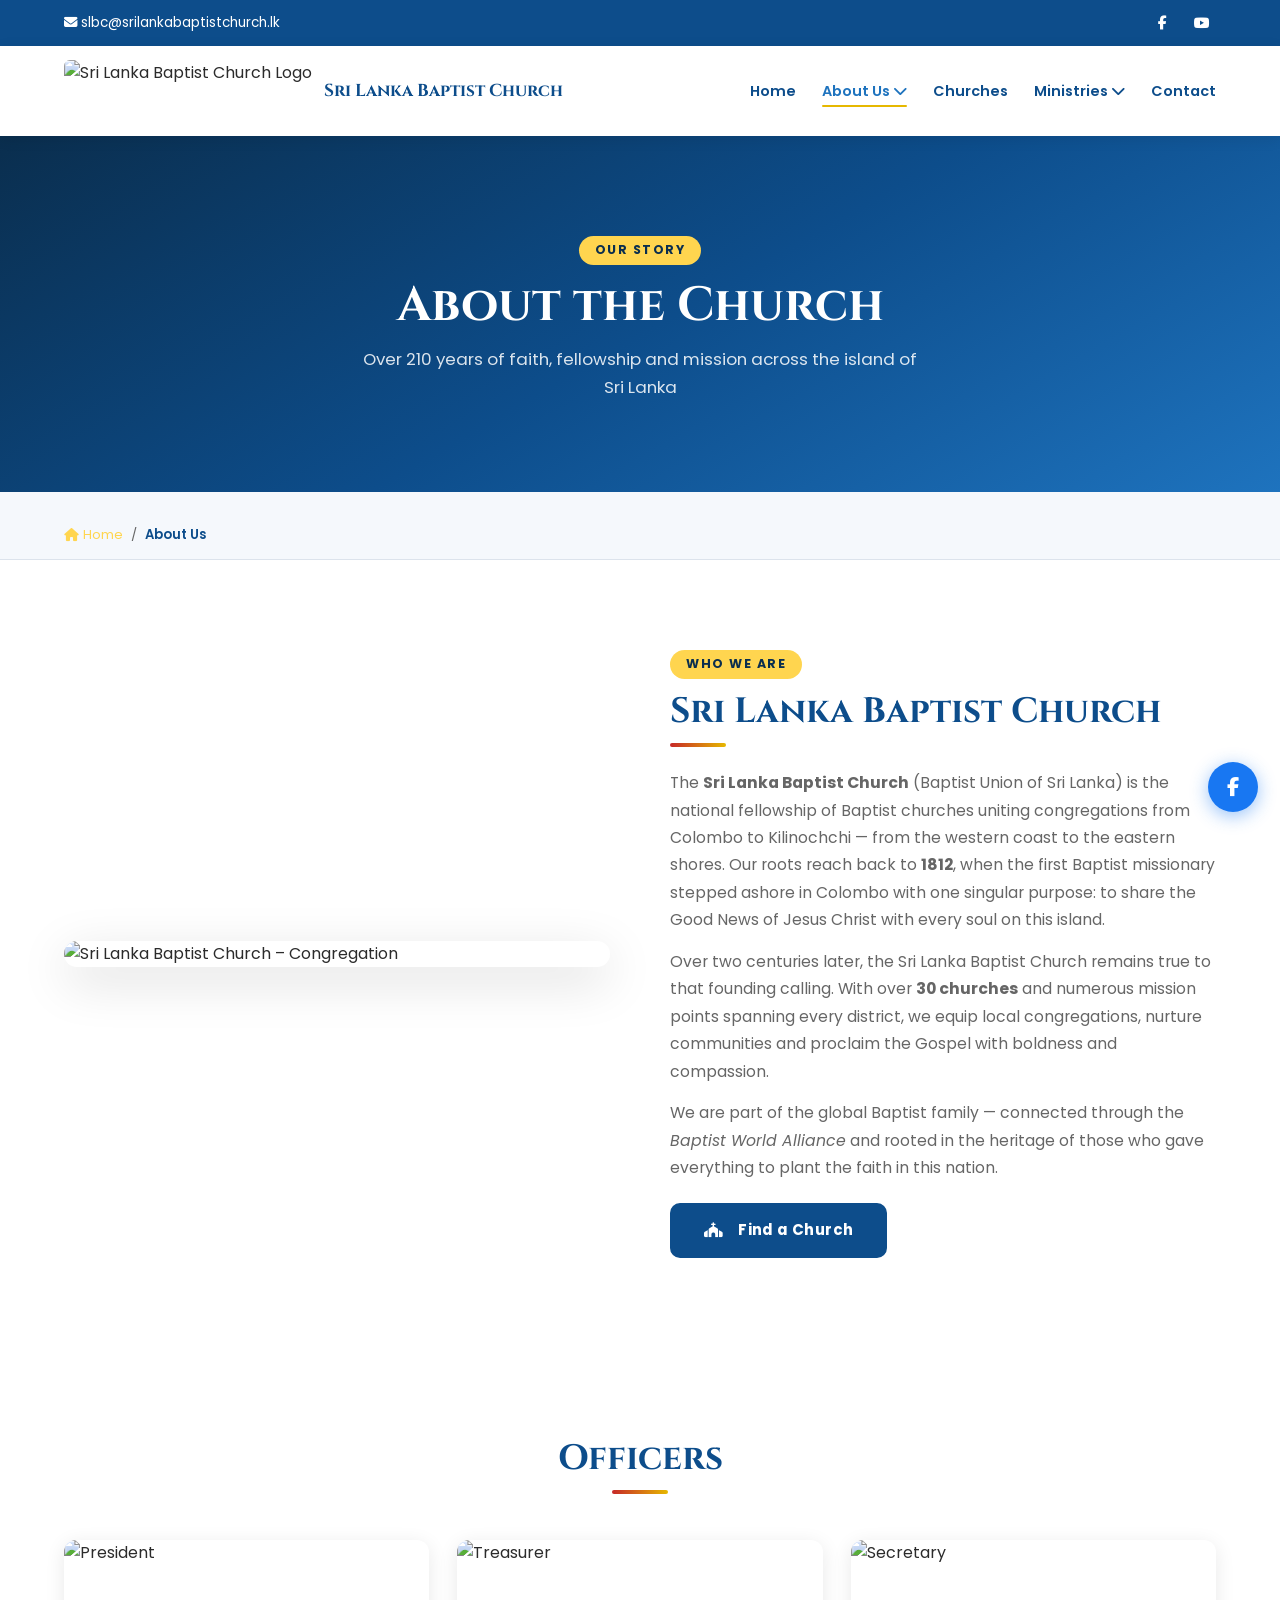
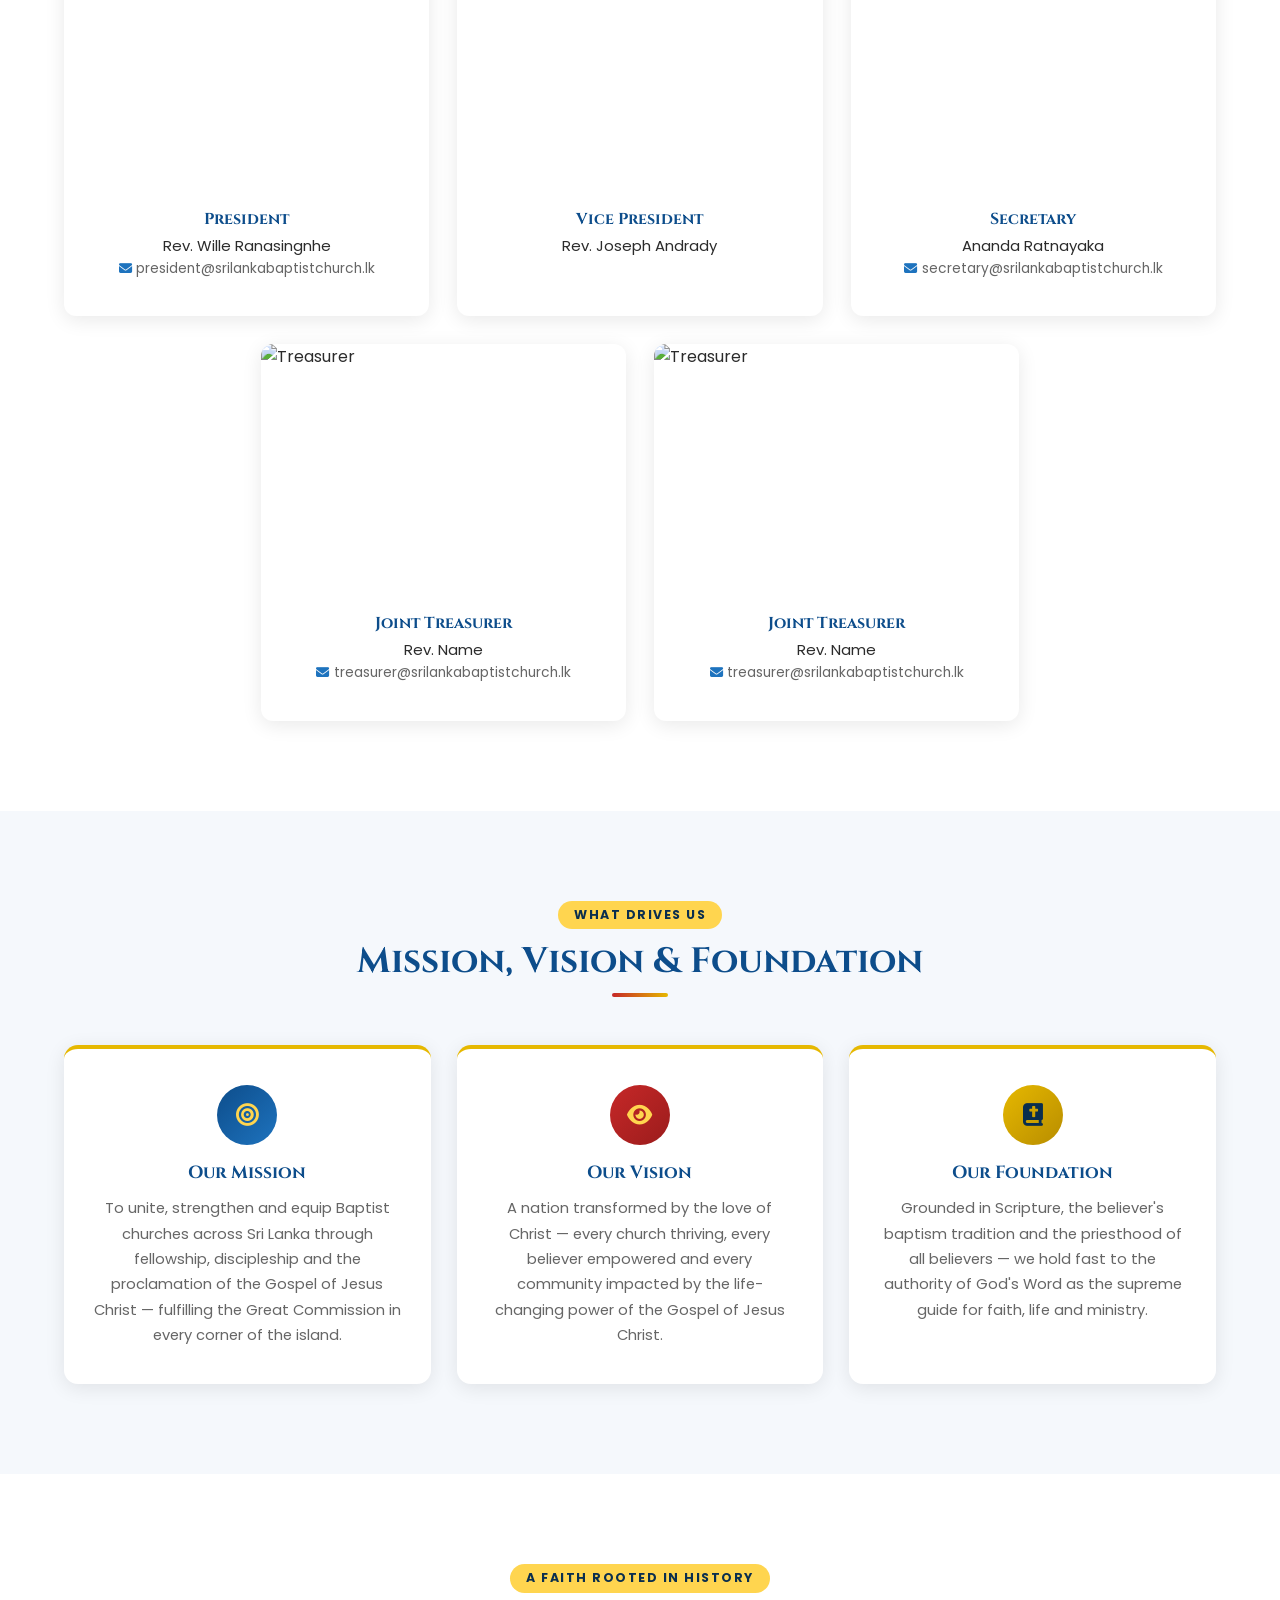
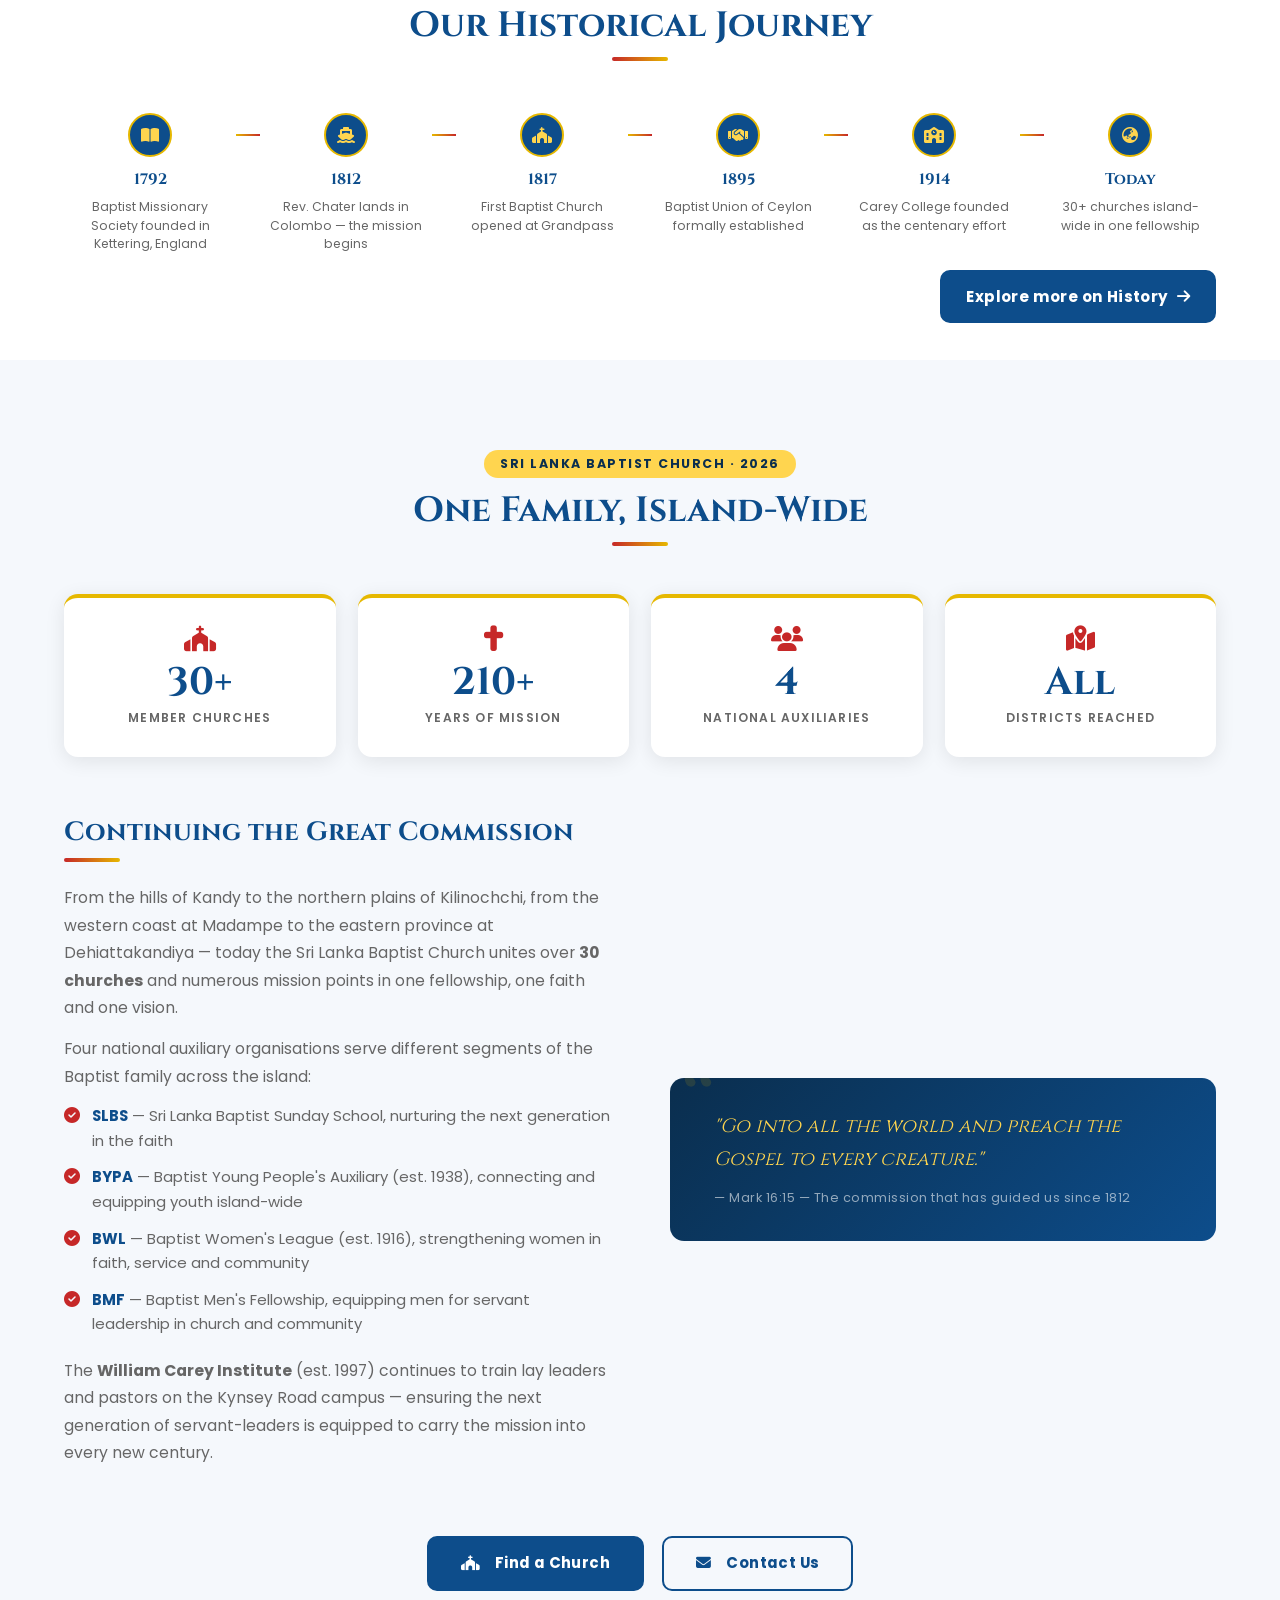
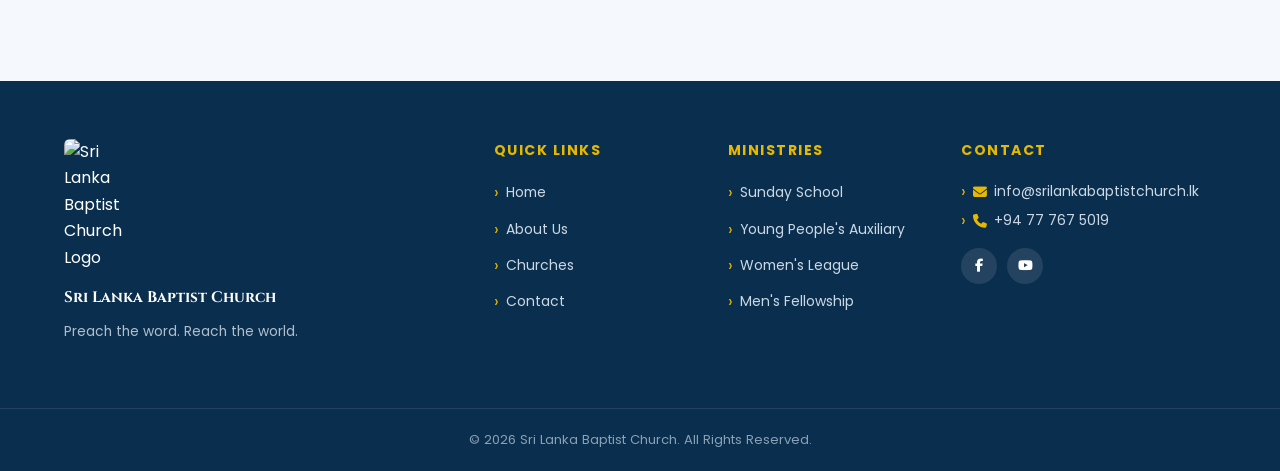
==== commit 8717e006: "Breaking down the About page, edits in Header, footer and pics" ====
--- a/about.html
+++ b/about.html
@@ -27,21 +27,14 @@
     <div class="top-header">
         <div class="container">
             <div class="top-left">
-                <i class="fas fa-envelope"></i>
-                info@baptistchurch.org
+                <a href="mailto:slbc@srilankabaptistchurch.lk"><i class="fas fa-envelope"></i> slbc@srilankabaptistchurch.lk</a>
             </div>
             <div class="top-right">
                 <a href="https://www.facebook.com/p/Sri-Lanka-Baptist-Church-61569196400970/"
                    target="_blank" rel="noopener" aria-label="Facebook">
                     <i class="fab fa-facebook-f"></i>
                 </a>
-                <a href="#" aria-label="YouTube"><i class="fab fa-youtube"></i></a>
-                <a href="#" aria-label="Instagram"><i class="fab fa-instagram"></i></a>
-                <div class="language-switch">
-                    <button>EN</button>
-                    <button>සිං</button>
-                    <button>TA</button>
-                </div>
+                <a href="https://youtube.com/@baptistchurchsrilanka?si=beuBPx-tl2Hs2eVi" aria-label="YouTube"><i class="fab fa-youtube"></i></a>
             </div>
         </div>
     </div>
@@ -54,7 +47,14 @@
             </a>
             <ul class="nav-links">
                 <li><a href="index.html">Home</a></li>
-                <li><a href="about.html" class="active">About Us</a></li>
+                <li class="dropdown">
+                    <a href="about.html" class="active">About Us <i class="fas fa-chevron-down"></i></a>
+                    <ul class="dropdown-menu">
+                        <li><a href="about.html">About SLBC</a></li>
+                        <li><a href="history.html">Our History</a></li>
+                        <li><a href="careycollege.html">Carey College</a></li>
+                    </ul>
+                </li>
                 <li><a href="churches.html">Churches</a></li>
                 <li class="dropdown">
                     <a href="#">Ministries <i class="fas fa-chevron-down"></i></a>
@@ -99,11 +99,7 @@
     <div class="container two-column">
 
         <div class="about-img" data-aos="fade-right">
-            <!--
-                PHOTO: Replace with a congregation, gathering or church building image.
-                Recommended size 900 × 650 px.  File: images/About.jpg
-            -->
-            <img src="images/About.jpg" alt="Sri Lanka Baptist Church – Congregation">
+            <img src="images/Index/About.jpg" alt="Sri Lanka Baptist Church – Congregation">
         </div>
 
         <div class="about-text" data-aos="fade-left">
@@ -137,6 +133,77 @@
     </div>
 </section>
 
+<!-- ================= OFFICERS ================= -->
+<section id="committee" class="section">
+    <div class="container">
+        <h2 class="title" data-aos="fade-up">Officers</h2>
+        <div class="divider" data-aos="fade-up" data-aos-delay="50"></div>
+        <div class="committee-grid">
+            <div class="member-card" data-aos="fade-up" data-aos-delay="0">
+                <div class="member-img-wrap">
+                    <img src="images/person1.jpg" alt="President">
+                </div>
+                <div class="member-info">
+                    <h3>President</h3>
+                    <p>Rev. Wille Ranasingnhe</p>
+                    <div class="church-detail">
+                        <i class="fas fa-envelope"></i>
+                        <a href="mailto:president@srilankabaptistchurch.lk">president@srilankabaptistchurch.lk</a>
+                    </div>
+                </div>
+            </div>
+            <div class="member-card" data-aos="fade-up" data-aos-delay="240">
+                <div class="member-img-wrap">
+                    <img src="images/person3.jpg" alt="Treasurer">
+                </div>
+                <div class="member-info">
+                    <h3> Vice President</h3>
+                    <p>Rev. Joseph Andrady</p>
+                </div>
+            </div>
+            <div class="member-card" data-aos="fade-up" data-aos-delay="120">
+                <div class="member-img-wrap">
+                    <img src="images/person2.jpg" alt="Secretary">
+                </div>
+                <div class="member-info">
+                    <h3>Secretary</h3>
+                    <p>Ananda Ratnayaka</p>
+                    <div class="church-detail">
+                        <i class="fas fa-envelope"></i>
+                        <a href="mailto:secretary@srilankabaptistchurch.lk">secretary@srilankabaptistchurch.lk</a>
+                    </div>
+                </div>
+            </div>
+            <div class="member-card" data-aos="fade-up" data-aos-delay="240">
+                <div class="member-img-wrap">
+                    <img src="images/person3.jpg" alt="Treasurer">
+                </div>
+                <div class="member-info">
+                    <h3>Joint Treasurer</h3>
+                    <p>Rev. Name</p>
+                    <div class="church-detail">
+                        <i class="fas fa-envelope"></i>
+                        <a href="mailto:treasurer@srilankabaptistchurch.lk">treasurer@srilankabaptistchurch.lk</a>
+                    </div>
+                </div>
+            </div>
+            <div class="member-card" data-aos="fade-up" data-aos-delay="240">
+                <div class="member-img-wrap">
+                    <img src="images/person3.jpg" alt="Treasurer">
+                </div>
+                <div class="member-info">
+                    <h3>Joint Treasurer</h3>
+                    <p>Rev. Name</p>
+                    <div class="church-detail">
+                        <i class="fas fa-envelope"></i>
+                        <a href="mailto:treasurer@srilankabaptistchurch.lk">treasurer@srilankabaptistchurch.lk</a>
+                    </div>
+                </div>
+            </div>
+        </div>
+    </div>
+</section>
+
 <!-- ===================== MISSION, VISION & FOUNDATION ===================== -->
 <section class="section light">
     <div class="container">
@@ -241,583 +308,9 @@
             </div>
 
         </div>
-    </div>
-</section>
-
-<!-- ===================== THE BMS & WILLIAM CAREY ===================== -->
-<section id="bms" class="section light">
-    <div class="container">
-        <div style="text-align:center; margin-bottom:48px;" data-aos="fade-up">
-            <span class="section-eyebrow">The Movement That Started It All</span>
-            <h2 class="title">The Baptist Missionary Society</h2>
-            <div class="divider"></div>
-        </div>
-
-        <div class="two-column">
-
-            <div class="about-text" data-aos="fade-right">
-                <h2 style="font-size:1.75rem; margin-bottom:6px;">Rev. Dr. William Carey</h2>
-                <p style="color:var(--primary-red); font-weight:700; font-size:.88rem;
-                   text-transform:uppercase; letter-spacing:1px; margin-bottom:18px;">
-                    Father of Modern Missions &nbsp;·&nbsp; 1761 – 1834
-                </p>
-                <div class="divider-left"></div>
-                <p>
-                    On <strong>2nd October 1792</strong>, twelve clergymen gathered at the
-                    home of Widow Wallis in Kettering, England. They passed around a leather
-                    snuff box and collected thirteen pounds, three shillings and sixpence —
-                    and with it, founded the <strong>Baptist Missionary Society (BMS)</strong>.
-                    Among them stood a humble shoemaker-turned-preacher named
-                    <strong>William Carey</strong>, who would go on to transform the landscape
-                    of world mission forever.
-                </p>
-                <p>
-                    Born <strong>17th August 1761</strong> in Paulerspury, Northamptonshire,
-                    Carey taught himself Greek, Hebrew, Latin, Dutch and French before the
-                    age of thirty. His famous sermon at Nottingham that year carried a
-                    challenge that still echoes across the centuries:
-                </p>
-                <div class="about-quote">
-                    <p>"Expect great things from God; attempt great things for God."</p>
-                    <cite>— Rev. Dr. William Carey, BMS Founding Sermon, 1792</cite>
-                </div>
-                <p style="margin-top:20px;">
-                    Though Carey himself never visited Ceylon, the island bears his name in
-                    one of its most enduring institutions. <strong>Carey College, Colombo</strong>
-                    — the only Baptist English school in Sri Lanka — was founded in 1914 as a
-                    tribute to the man whose vision sent missionaries to every corner of the
-                    earth. There are nine Carey Colleges worldwide — in Sri Lanka, New Zealand,
-                    Brazil and beyond — all named for this one extraordinary cobbler from
-                    Northamptonshire.
-                </p>
-            </div>
-
-            <div data-aos="fade-left">
-                <!--
-                    PHOTO: Portrait of William Carey or BMS founding scene.
-                    File: images/about/william-carey.jpg  |  Size: 600 × 700 px
-                -->
-                <div class="img-card">
-                    <img src="images/about/william-carey.jpg"
-                         alt="Rev. Dr. William Carey – Father of Modern Missions"
-                         onerror="this.parentElement.style.display='none'">
-                    <div class="img-caption-bar">
-                        <i class="fas fa-image"></i>
-                        Rev. Dr. William Carey (1761–1834) — Father of Modern Missions
-                    </div>
-                </div>
-
-                <div style="margin-top:22px; display:grid; grid-template-columns:1fr 1fr; gap:16px;">
-                    <div class="info-card">
-                        <h3 style="font-size:.9rem;">
-                            <i class="fas fa-calendar" style="color:var(--primary-red);margin-right:6px;"></i>
-                            BMS Founded
-                        </h3>
-                        <p>2 October 1792, Kettering, England — with £13 3s 6d in a snuff box.</p>
-                    </div>
-                    <div class="info-card">
-                        <h3 style="font-size:.9rem;">
-                            <i class="fas fa-language" style="color:var(--primary-red);margin-right:6px;"></i>
-                            Scholar &amp; Linguist
-                        </h3>
-                        <p>Translated the Bible into Bengali, Sanskrit and six other major languages.</p>
-                    </div>
-                </div>
-            </div>
-
-        </div>
-    </div>
-</section>
-
-<!-- ===================== THE PIONEER ARRIVES ===================== -->
-<section id="pioneer" class="section">
-    <div class="container">
-        <div style="text-align:center; margin-bottom:48px;" data-aos="fade-up">
-            <span class="section-eyebrow">Colombo, 16th April 1812</span>
-            <h2 class="title">Faith Crosses the Ocean</h2>
-            <div class="divider"></div>
-        </div>
-
-        <div class="two-column">
-
-            <div data-aos="fade-right">
-                <!--
-                    PHOTO: Rev. James Chater portrait or old Colombo harbour / Pettah.
-                    File: images/about/chater.jpg  |  Size: 600 × 700 px
-                -->
-                <div class="img-card">
-                    <img src="images/about/chater.jpg"
-                         alt="Rev. James Chater – Pioneer Baptist Missionary to Ceylon"
-                         onerror="this.parentElement.style.display='none'">
-                    <div class="img-caption-bar">
-                        <i class="fas fa-image"></i>
-                        Rev. James Chater (1779–1829) — Pioneer Baptist Missionary to Ceylon
-                    </div>
-                </div>
-
-                <div style="margin-top:22px; display:grid; grid-template-columns:1fr 1fr; gap:16px;">
-                    <div class="info-card">
-                        <h3 style="font-size:.9rem;">
-                            <i class="fas fa-anchor" style="color:var(--primary-red);margin-right:6px;"></i>
-                            Arrived
-                        </h3>
-                        <p>16 April 1812, Colombo harbour. First Baptist missionary to Ceylon.</p>
-                    </div>
-                    <div class="info-card">
-                        <h3 style="font-size:.9rem;">
-                            <i class="fas fa-book" style="color:var(--primary-red);margin-right:6px;"></i>
-                            Sinhala Bible
-                        </h3>
-                        <p>Completed the first full Sinhala Bible translation in 1823 — a gift to the nation still in use today.</p>
-                    </div>
-                </div>
-            </div>
-
-            <div class="about-text" data-aos="fade-left">
-                <h2 style="font-size:1.75rem; margin-bottom:6px;">Rev. James Chater</h2>
-                <p style="color:var(--primary-red); font-weight:700; font-size:.88rem;
-                   text-transform:uppercase; letter-spacing:1px; margin-bottom:18px;">
-                    Pioneer Missionary to Ceylon &nbsp;·&nbsp; 1812 – 1828
-                </p>
-                <div class="divider-left"></div>
-                <p>
-                    On the morning of <strong>16th April 1812</strong>, the first Baptist
-                    missionaries landed in Colombo harbour. Rev. James Chater — born
-                    6th February 1779 in England, trained at Bristol College and previously
-                    a missionary to Burma — stepped ashore with his family, carrying nothing
-                    more than a Bible, a burning conviction and a commission from God.
-                </p>
-                <p>
-                    From the very first days, Chater was assisted by a young Burgher boy
-                    named <strong>Hendrick Siers</strong>, who became his devoted companion,
-                    interpreter and, later, one of the first ordained local pastors of the
-                    Baptist church in Ceylon. Together they began preaching in a
-                    disused warehouse in the <em>Pettah</em>, Colombo, before venturing
-                    on foot into the surrounding villages.
-                </p>
-                <p>
-                    Chater applied himself with extraordinary devotion to the Sinhalese
-                    language. Within <strong>two years</strong> he was preaching his first
-                    sermon in Sinhala. In <strong>1815</strong> he published a
-                    <em>Sinhala Grammar Book</em>, and by <strong>1823</strong> he had
-                    completed the translation of the entire <strong>Sinhala Bible</strong>
-                    — a gift that endures to this day in the worship of millions.
-                </p>
-                <p>
-                    In <strong>1813</strong>, Chater identified Grandpass — a densely
-                    populated Sinhalese settlement north of Colombo — as the site for the
-                    first permanent Baptist church. He purchased land and began to build,
-                    not just a building, but a lasting community of faith. He passed away
-                    at sea on <strong>2nd January 1829</strong>, leaving behind a church,
-                    a Bible, and a generation of believers to carry the mission forward.
-                </p>
-            </div>
-
-        </div>
-    </div>
-</section>
-
-<!-- ===================== GRANDPASS – THE FIRST CHURCH ===================== -->
-<section id="grandpass" class="section light">
-    <div class="container">
-        <div style="text-align:center; margin-bottom:48px;" data-aos="fade-up">
-            <span class="section-eyebrow">5th October 1817</span>
-            <h2 class="title">The First Baptist Church in Sri Lanka</h2>
-            <div class="divider"></div>
-        </div>
-
-        <div class="two-column">
-
-            <div class="about-text" data-aos="fade-right">
-                <h2 style="font-size:1.65rem; margin-bottom:6px;">
-                    Grandpass Baptist Church, Colombo
-                </h2>
-                <div class="divider-left"></div>
-                <p>
-                    On a Sunday morning — <strong>5th October 1817</strong> — amidst a
-                    large and expectant gathering, the first Baptist Church in Sri Lanka
-                    was opened to the glory of God at <strong>Grandpass, Colombo</strong>.
-                    Rev. Chater preached that day in all three languages of the people:
-                    English, Sinhala and Portuguese. A manse was built adjoining the church
-                    for the missionary family.
-                </p>
-                <p>
-                    That same year, the most remarkable event of those early days unfolded:
-                    a <strong>Buddhist priest</strong> heard the Gospel preached and
-                    surrendered his life to Jesus Christ. He was baptized and given the
-                    name <em>Theophilus</em> — meaning "lover of God." He died of a
-                    painful illness on <strong>31st October 1817</strong>, but his last
-                    words became a watchword of courage for every believer who followed:
-                </p>
-                <div class="about-quote">
-                    <p>"I am not afraid to die as I trust in the Grace of God — but I am afraid of pain."</p>
-                    <cite>— Theophilus, first Baptist convert in Ceylon, 31 October 1817</cite>
-                </div>
-                <p style="margin-top:20px;">
-                    By <strong>1824</strong>, Rev. Chater had baptized eight more converts
-                    at Grandpass, including Isaac Whyttu Nadan. In <strong>1826</strong>,
-                    Sunday Schools were established in all three languages and the morning
-                    service was conducted in Sinhala while the evening was held in
-                    Portuguese. Membership had grown to <strong>26</strong> — a small but
-                    faithful community whose roots would branch into a nationwide fellowship.
-                </p>
-            </div>
-
-            <div data-aos="fade-left">
-                <!--
-                    PHOTO: Grandpass Baptist Church building – historic or present-day.
-                    File: images/about/grandpass-church.jpg  |  Size: 600 × 420 px
-                -->
-                <div class="img-card">
-                    <img src="images/about/grandpass-church.jpg"
-                         alt="Grandpass Baptist Church – The First Baptist Church in Sri Lanka"
-                         onerror="this.parentElement.style.display='none'">
-                    <div class="img-caption-bar">
-                        <i class="fas fa-image"></i>
-                        Grandpass Baptist Church, Colombo — Opened 5 October 1817
-                    </div>
-                </div>
-
-                <!--
-                    PHOTO: Interior or congregation photo of Grandpass Church.
-                    File: images/about/grandpass-interior.jpg  |  Size: 600 × 300 px
-                -->
-                <div class="img-card" style="margin-top:18px;">
-                    <img src="images/about/grandpass-interior.jpg"
-                         alt="Grandpass Baptist Church – Present Day"
-                         onerror="this.parentElement.style.display='none'">
-                    <div class="img-caption-bar">
-                        <i class="fas fa-image"></i>
-                        Grandpass Baptist Church — Present Day
-                    </div>
-                </div>
-            </div>
-
-        </div>
-    </div>
-</section>
-
-<!-- ===================== THE APOSTLE OF LANKA ===================== -->
-<section id="apostle" class="section">
-    <div class="container">
-        <div style="text-align:center; margin-bottom:48px;" data-aos="fade-up">
-            <span class="section-eyebrow">1830 – 1844</span>
-            <h2 class="title">The Apostle of Lanka</h2>
-            <div class="divider"></div>
-        </div>
-
-        <div class="two-column" style="margin-bottom:56px;">
-
-            <div data-aos="fade-right">
-                <!--
-                    PHOTO: Rev. Ebenezer Daniel portrait or 1830s Colombo.
-                    File: images/about/ebenezer-daniel.jpg  |  Size: 600 × 700 px
-                -->
-                <div class="img-card">
-                    <img src="images/about/ebenezer-daniel.jpg"
-                         alt="Rev. Ebenezer Daniel – The Apostle of Lanka"
-                         onerror="this.parentElement.style.display='none'">
-                    <div class="img-caption-bar">
-                        <i class="fas fa-image"></i>
-                        Rev. Ebenezer Daniel (1784–1844) — The Apostle of Lanka
-                    </div>
-                </div>
-            </div>
-
-            <div class="about-text" data-aos="fade-left">
-                <h2 style="font-size:1.75rem; margin-bottom:6px;">Rev. Ebenezer Daniel</h2>
-                <p style="color:var(--primary-red); font-weight:700; font-size:.88rem;
-                   text-transform:uppercase; letter-spacing:1px; margin-bottom:18px;">
-                    "The Apostle of Lanka" &nbsp;·&nbsp; Arrived 1830
-                </p>
-                <div class="divider-left"></div>
-                <p>
-                    When Rev. James Chater passed away at sea in 1829, a spiritual vacuum
-                    threatened the young mission. It was filled by a man of extraordinary
-                    apostolic courage: <strong>Rev. Ebenezer Daniel</strong>, born
-                    14th October 1784 in Burford, Oxfordshire. A former pastor of the
-                    flourishing Luton Baptist Church for eighteen years, Daniel heard of
-                    Chater's death — and felt the call of Ceylon.
-                </p>
-                <p>
-                    He arrived in Colombo on <strong>15th August 1830</strong> with his
-                    wife and three daughters. Within a year, Daniel was preaching in
-                    Sinhala. He and Rev. Hendrick Siers walked narrow village footpaths,
-                    crossed streams on single-log bridges and slept on mats in village
-                    homes — all to carry the Good News to wherever people would hear it.
-                </p>
-                <p>
-                    In <strong>1834</strong>, a miraculous event transformed three young
-                    students from Madampe. Witnessing Rev. Daniel kneel in prayer as
-                    floodwaters surged toward a home — and then visibly recede — they
-                    were convinced of the reality and power of God. On returning to
-                    Madampe, they began the fellowship that would become the
-                    <strong>Madampe Baptist Church</strong>, formally dedicated in 1870.
-                </p>
-                <p>
-                    By <strong>1831</strong>, fifteen village schools had been opened.
-                    Churches sprang up across the island — Biyanwila, Kotikawatta,
-                    Matale, Moratuwa, Gonawela, Ratnapura — each community bearing
-                    the seeds that Daniel had sown. He was called to his eternal rest
-                    on <strong>2nd June 1844</strong>, mourned by people of every rank,
-                    religion and nationality. He is rightly remembered as the
-                    <em>Apostle of Lanka</em>.
-                </p>
-            </div>
-
-        </div>
-
-        <!-- Pioneer Missionaries Grid -->
-        <div style="text-align:center; margin-bottom:32px;" data-aos="fade-up">
-            <span class="section-eyebrow">Shoulders We Stand On</span>
-            <h3 style="font-family:'Cinzel',serif; color:var(--deep-blue); font-size:1.3rem; margin-top:10px;">
-                Other Pioneer Missionaries of Ceylon
-            </h3>
-            <div class="divider"></div>
-        </div>
-
-        <div class="pioneer-grid">
-
-            <div class="pioneer-card" data-aos="fade-up" data-aos-delay="0">
-                <div class="pc-year">1838 – 1843</div>
-                <h4>Rev. Joseph Harris</h4>
-                <div class="pc-role">Pioneer of the Kandy Mission</div>
-                <p>Arrived from St. Albans in November 1838 and took the Gospel to
-                Kandy. Baptized twenty-nine believers at Matale in 1840 and expanded
-                the mission into the hill country alongside Rev. Daniel.</p>
-            </div>
-
-            <div class="pioneer-card" data-aos="fade-up" data-aos-delay="100">
-                <div class="pc-year">1841 – 1850</div>
-                <h4>Rev. Charles Dawson</h4>
-                <div class="pc-role">Pioneer of Printing in Ceylon</div>
-                <p>Brought the first Baptist printing press to Kandy. Printed the
-                earliest religious pamphlets and journals in Sinhala and Portuguese —
-                giving the mission its printed voice and enabling Scripture distribution
-                across the island.</p>
-            </div>
-
-            <div class="pioneer-card" data-aos="fade-up" data-aos-delay="200">
-                <div class="pc-year">1853 – 1891</div>
-                <h4>Rev. Charles H. Carter</h4>
-                <div class="pc-role">Sinhala Bible Translator &amp; Lexicographer</div>
-                <p>The greatest Sinhalese scholar among the missionaries. Translated
-                the whole Bible from Greek and Hebrew into Sinhala and compiled the
-                monumental <em>English-Sinhala Dictionary</em> — 86,000 entries —
-                published posthumously in 1924.</p>
-            </div>
-
-            <div class="pioneer-card" data-aos="fade-up" data-aos-delay="0">
-                <div class="pc-year">1862 – 1897</div>
-                <h4>Rev. Fred D. Waldock</h4>
-                <div class="pc-role">Architect, Builder &amp; First BU President</div>
-                <p>Designed and built Cinnamon Gardens Baptist Church (1877),
-                the Ferguson Memorial Hall and Waldock Memorial Hall. The visionary
-                first President of the Baptist Union of Ceylon, 1895 – 1897.</p>
-            </div>
-
-            <div class="pioneer-card" data-aos="fade-up" data-aos-delay="100">
-                <div class="pc-year">1899 – 1907</div>
-                <h4>Rev. Bruce Etherington</h4>
-                <div class="pc-role">Founder of the Forward Movement</div>
-                <p>Launched the "Forward Movement" that recruited a new generation
-                of missionaries for Ceylon. His vision brought Rev. H.J. Charter and
-                others to the island — directly laying the groundwork for the founding
-                of Carey College in 1914.</p>
-            </div>
-
-            <div class="pioneer-card" data-aos="fade-up" data-aos-delay="200">
-                <div class="pc-year">1902 – 1934</div>
-                <h4>Rev. John A. Ewing</h4>
-                <div class="pc-role">Historian of the Ceylon Baptist Mission</div>
-                <p>Served as BMS Field Secretary for 32 years. Organised the great
-                Centenary Celebrations of 1912 and authored <em>Lanka the Resplendent
-                Isle</em> — the definitive history of the Baptist mission in Ceylon.</p>
-            </div>
-
-        </div>
-    </div>
-</section>
-
-<!-- ===================== THE BAPTIST UNION ===================== -->
-<section id="history-1894" class="section light">
-    <div class="container">
-        <div style="text-align:center; margin-bottom:48px;" data-aos="fade-up">
-            <span class="section-eyebrow">Unity in Faith</span>
-            <h2 class="title">Building the Baptist Union</h2>
-            <div class="divider"></div>
-        </div>
-
-        <div class="two-column">
-
-            <div class="about-text" data-aos="fade-right">
-                <h2 style="font-size:1.65rem; margin-bottom:6px;">The Baptist Union of Ceylon — 1895</h2>
-                <div class="divider-left"></div>
-                <p>
-                    By the 1890s the Baptist mission in Ceylon had outgrown a single
-                    missionary and a warehouse chapel. Dozens of churches had been
-                    planted across the island, hundreds of believers baptized and scores
-                    of local pastors trained and ordained. The time had come to unite
-                    them under one formal, national structure.
-                </p>
-                <p>
-                    In <strong>July 1895</strong>, through the persistent efforts of
-                    Rev. Walter Hankinson, the <strong>Baptist Union of Ceylon</strong>
-                    was formally established. Rev. <strong>Fred David Waldock</strong>
-                    — architect, builder and beloved pastor — was elected its first
-                    President, serving from 1895 to 1897.
-                </p>
-                <p>
-                    Waldock's architectural legacy already graced the island. His
-                    masterpiece, <strong>Cinnamon Gardens Baptist Church</strong> (opened
-                    1877), stood as a monument of Gothic simplicity. The
-                    <strong>Ferguson Memorial Hall</strong>, added in 1896, became a
-                    centre for ministerial training and church gatherings. In 1913, his
-                    family funded the <strong>Waldock Memorial Hall</strong> — the
-                    heart of what would become Carey College.
-                </p>
-                <p>
-                    In <strong>1915</strong>, the Baptist Missionary Society granted
-                    full local autonomy to the congregations of Ceylon — a landmark
-                    recognition that the mission had matured into a self-sustaining,
-                    indigenous church family. The <strong>Ceylon Baptist Council
-                    (CBC)</strong> was further formed on <strong>22nd February 1932</strong>,
-                    under Rev. J.A. Ewing, deepening coordination among the churches.
-                </p>
-            </div>
-
-            <div data-aos="fade-left">
-                <!--
-                    PHOTO: Cinnamon Gardens Baptist Church exterior or interior.
-                    File: images/about/cinnamon-gardens.jpg  |  Size: 600 × 420 px
-                -->
-                <div class="img-card">
-                    <img src="images/about/cinnamon-gardens.jpg"
-                         alt="Cinnamon Gardens Baptist Church – Built by Rev. F.D. Waldock, 1877"
-                         onerror="this.parentElement.style.display='none'">
-                    <div class="img-caption-bar">
-                        <i class="fas fa-image"></i>
-                        Cinnamon Gardens Baptist Church — Built 1877 by Rev. F.D. Waldock
-                    </div>
-                </div>
-
-                <div style="margin-top:22px; display:grid; grid-template-columns:1fr 1fr; gap:16px;">
-                    <div class="info-card">
-                        <h3 style="font-size:.9rem;">
-                            <i class="fas fa-crown" style="color:var(--primary-red);margin-right:6px;"></i>
-                            First President
-                        </h3>
-                        <p>Rev. Fred David Waldock, 1895–1897. Builder, architect, pastor and unifying leader.</p>
-                    </div>
-                    <div class="info-card">
-                        <h3 style="font-size:.9rem;">
-                            <i class="fas fa-landmark" style="color:var(--primary-red);margin-right:6px;"></i>
-                            Autonomy Granted
-                        </h3>
-                        <p>1915 — BMS grants full autonomy to Ceylon congregations, formally recognising an indigenous church.</p>
-                    </div>
-                </div>
-            </div>
-
-        </div>
-    </div>
-</section>
-
-<!-- ===================== CAREY COLLEGE ===================== -->
-<section id="carey-college" class="section">
-    <div class="container">
-        <div style="text-align:center; margin-bottom:48px;" data-aos="fade-up">
-            <span class="section-eyebrow">A Centenary Gift to the Nation · 1914</span>
-            <h2 class="title">Carey College</h2>
-            <div class="divider"></div>
-        </div>
-
-        <div class="two-column">
-
-            <div data-aos="fade-right">
-                <!--
-                    PHOTO: Carey College main entrance / building.
-                    File: images/about/carey-college.jpg  |  Size: 600 × 420 px
-                -->
-                <div class="img-card">
-                    <img src="images/about/carey-college.jpg"
-                         alt="Carey College, Colombo – Founded 1914"
-                         onerror="this.parentElement.style.display='none'">
-                    <div class="img-caption-bar">
-                        <i class="fas fa-image"></i>
-                        Carey College, No. 46 Kynsey Road, Colombo 8 — Founded 12 January 1914
-                    </div>
-                </div>
-
-                <!--
-                    PHOTO: Waldock Memorial Hall or a historic school photograph.
-                    File: images/about/waldock-hall.jpg  |  Size: 600 × 300 px
-                -->
-                <div class="img-card" style="margin-top:18px;">
-                    <img src="images/about/waldock-hall.jpg"
-                         alt="Waldock Memorial Hall – Opened 3 July 1914"
-                         onerror="this.parentElement.style.display='none'">
-                    <div class="img-caption-bar">
-                        <i class="fas fa-image"></i>
-                        The Waldock Memorial Hall — Opened 3 July 1914 by the Mayor of Colombo
-                    </div>
-                </div>
-            </div>
-
-            <div class="about-text" data-aos="fade-left">
-                <h2 style="font-size:1.75rem; margin-bottom:6px;">Carey College, Colombo</h2>
-                <p style="color:var(--primary-red); font-weight:700; font-size:.88rem;
-                   text-transform:uppercase; letter-spacing:1px; margin-bottom:18px;">
-                    Founded 12 January 1914 &nbsp;·&nbsp; No. 46, Kynsey Road, Colombo 8
-                </p>
-                <div class="divider-left"></div>
-                <p>
-                    As the centenary year of the Baptist mission in Ceylon approached,
-                    the Baptists resolved to mark it with something lasting. On
-                    <strong>12th January 1914</strong>, <em>Carey College</em> was
-                    opened as a Boys' English School, named in honour of
-                    <strong>Rev. Dr. William Carey</strong> — the Father of Modern
-                    Missions who had sent the missionaries to Ceylon in the first place.
-                </p>
-                <p>
-                    The <strong>Waldock Memorial Hall</strong> — funded by the family
-                    and friends of Rev. Fred Waldock — was opened on
-                    <strong>3rd July 1914</strong> by Mr. R.V.B. Byrde, the Mayor of
-                    Colombo. It became the centrepiece of the new college campus at
-                    Kynsey Road, Colombo 8, adjacent to the Baptist Church Headquarters.
-                </p>
-                <p>
-                    The first Principal was <strong>Rev. H.J. Charter</strong>
-                    (1914–1921), grandson of George Charter who had helped build the
-                    Pettah Church in 1850. Under his leadership, the college established
-                    its Motto, Sports Meet, Scouting and the <em>House System</em> —
-                    one house named <em>Waldock House</em> in tribute to the
-                    builder-missionary who had made the college possible.
-                </p>
-                <p>
-                    A Girls' Boarding School had existed on the same Kynsey Road
-                    premises since <strong>1846</strong>, opened by Miss Eliza Davies of
-                    the BMS — making the site one of the longest-serving Baptist
-                    educational campuses in Asia.
-                </p>
-                <p>
-                    In <strong>1960</strong>, Carey College — along with 36 other
-                    Baptist schools — was transferred to the Government of Ceylon under
-                    the Schools Takeover Act. In <strong>1970</strong>, the Sri Lanka Baptist Church
-                    launched a Saturday Leadership Training Institute on the campus.
-                    On <strong>28th March 1997</strong> it was formally named the
-                    <strong>William Carey Institute</strong>, continuing the legacy of
-                    Christian education and lay ministry training to this day.
-                </p>
-                <p>
-                    There are <strong>nine Carey Colleges</strong> around the world —
-                    in Sri Lanka, New Zealand, Brazil and elsewhere — each named for
-                    the same cobbler from Northamptonshire who dared to dream of the
-                    Gospel reaching every nation.
-                </p>
-            </div>
-
-        </div>
+        <a href="history.html" class="btn btn-primary" style="float:right; padding:12px 24px; font-size:.95rem;">
+            Explore more on History<i class="fas fa-arrow-right"></i>
+        </a>
     </div>
 </section>
 
@@ -910,18 +403,10 @@
             </div>
 
             <div data-aos="fade-left">
-                <!--
-                    PHOTO: A recent all-island conference, Annual Assembly or church gathering.
-                    File: images/about/today-church.jpg  |  Size: 600 × 420 px
-                -->
                 <div class="img-card">
-                    <img src="images/about/today-church.jpg"
+                    <img src="images/history/AboutSLBS.jpg"
                          alt="Sri Lanka Baptist Church – Annual Assembly"
                          onerror="this.parentElement.style.display='none'">
-                    <div class="img-caption-bar">
-                        <i class="fas fa-image"></i>
-                        Sri Lanka Baptist Church   — Annual Assembly, Island-wide Fellowship
-                    </div>
                 </div>
 
                 <div class="about-quote" style="margin-top:22px;">
@@ -977,15 +462,14 @@
 
         <div class="footer-column">
             <h4>Contact</h4>
-            <p><i class="fas fa-envelope"></i> info@baptistchurch.org</p>
-            <p><i class="fas fa-phone"></i> +94 11 269 5459</p>
+            <p><a href="mailto:info@srilankabaptistchurch.lk"><i class="fas fa-envelope"></i> info@srilankabaptistchurch.lk</a></p>
+            <p><a href="tel:+94777675019"><i class="fas fa-phone"></i> +94 77 767 5019</a></p>
             <div class="footer-social">
                 <a href="https://www.facebook.com/p/Sri-Lanka-Baptist-Church-61569196400970/"
                    target="_blank" rel="noopener" aria-label="Facebook">
                     <i class="fab fa-facebook-f"></i>
                 </a>
-                <a href="#" aria-label="YouTube"><i class="fab fa-youtube"></i></a>
-                <a href="#" aria-label="Instagram"><i class="fab fa-instagram"></i></a>
+                <a href="https://youtube.com/@baptistchurchsrilanka?si=beuBPx-tl2Hs2eVi" aria-label="YouTube"><i class="fab fa-youtube"></i></a>
             </div>
         </div>
 
@@ -1006,15 +490,14 @@
     <i class="fas fa-chevron-up"></i>
 </button>
 
-<!-- LIGHTBOX -->
-<div class="lightbox" id="lightbox" role="dialog" aria-modal="true" aria-label="Image viewer">
-    <button class="lightbox-close" id="lightboxClose" aria-label="Close">&times;</button>
-    <img src="" alt="Enlarged view" id="lightboxImg">
-</div>
-
-<!-- SCRIPTS -->
+<!-- AOS -->
 <script src="https://unpkg.com/aos@2.3.4/dist/aos.js"></script>
+
+<!-- GLOBAL SCRIPT -->
 <script src="script.js"></script>
+
+<!-- CONTACT PAGE SCRIPT -->
+<script>script.js</script>
 
 </body>
 </html>
--- a/CSS/global.css
+++ b/CSS/global.css
@@ -251,23 +251,6 @@
     background: rgba(255,255,255,.18);
     color:      var(--light-gold);
 }
-.language-switch { display: flex; gap: 5px; }
-.language-switch button {
-    background:    transparent;
-    border:        1px solid rgba(255,255,255,.45);
-    color:         #fff;
-    padding:       3px 9px;
-    cursor:        pointer;
-    border-radius: 4px;
-    font-size:     0.77rem;
-    font-family:   'Poppins', sans-serif;
-    transition:    var(--transition);
-}
-.language-switch button:hover {
-    background:   var(--gold);
-    color:        var(--darker-blue);
-    border-color: var(--gold);
-}
 
 /* ============================================================
    8. NAVBAR
@@ -529,9 +512,10 @@
    ============================================================ */
 .committee-grid {
     display:               grid;
-    grid-template-columns: repeat(4, 1fr);
+    grid-template-columns: repeat(6, 1fr);
     gap:                   28px;
 }
+
 .member-card {
     background:    #fff;
     border-radius: 12px;
@@ -539,6 +523,14 @@
     box-shadow:    var(--shadow);
     transition:    var(--transition);
     border-bottom: 4px solid transparent;
+    grid-column:   span 2;
+}
+.committee-grid .member-card:nth-child(4) {
+    grid-column: 2 / span 2;
+}
+
+.committee-grid .member-card:nth-child(5) {
+    grid-column: 4 / span 2;
 }
 .member-card:hover {
     transform:    translateY(-7px);
@@ -556,10 +548,32 @@
 .member-info { padding: 20px 20px 24px; text-align: center; }
 .member-info h3 {
     color:         var(--deep-blue);
-    font-size:     .98rem;
+    font-size:     .99rem;
     margin-bottom: 5px;
 }
-.member-info p { color: var(--text-light); font-size: .88rem; }
+.member-info p { color: var(--text-dark); font-size: .93rem; }
+
+.church-detail {
+    align-items:   center;
+    gap:           10px;
+    margin-bottom: 9px;
+    font-size:     .86rem;
+    color:         var(--text-light);
+    line-height:   1.5;
+}
+.church-detail i {
+    color:      var(--primary-blue);
+    font-size:  .82rem;
+    flex-shrink: 0;
+    margin-top: 3px;
+    width:      14px;
+    text-align: center;
+}
+.church-detail a {
+    color:      var(--text-light);
+    transition: var(--transition);
+}
+.church-detail a:hover { color: var(--primary-blue); }
 
 /* ============================================================
    13. MINISTRIES
--- a/CSS/about.css
+++ b/CSS/about.css
@@ -129,29 +129,22 @@
    4. IMAGE CARD WITH CAPTION BAR
    ============================================================ */
 .img-card {
-    overflow:      hidden;
+    width: 450px;      /* Change to your desired width */
+    height: 350px;     /* Change to your desired height */
+    margin: auto;
+    overflow: hidden;
     border-radius: 14px;
-    box-shadow:    0 14px 50px rgba(0,0,0,.15);
+    box-shadow: 0 14px 50px rgba(0,0,0,.15);
 }
 .img-card img {
     width:      100%;
-    height:     280px;
-    object-fit: cover;
+    height:     100%;
+    object-fit: contain;
     display:    block;
     transition: transform .5s ease;
+
 }
 .img-card:hover img  { transform: scale(1.04); }
-.img-caption-bar {
-    background:    var(--deep-blue);
-    color:         var(--light-gold);
-    padding:       10px 18px;
-    font-size:     .79rem;
-    font-weight:   600;
-    letter-spacing: .4px;
-    display:       flex;
-    align-items:   center;
-    gap:           8px;
-}
 
 /* ============================================================
    5. HISTORICAL PULL-QUOTE
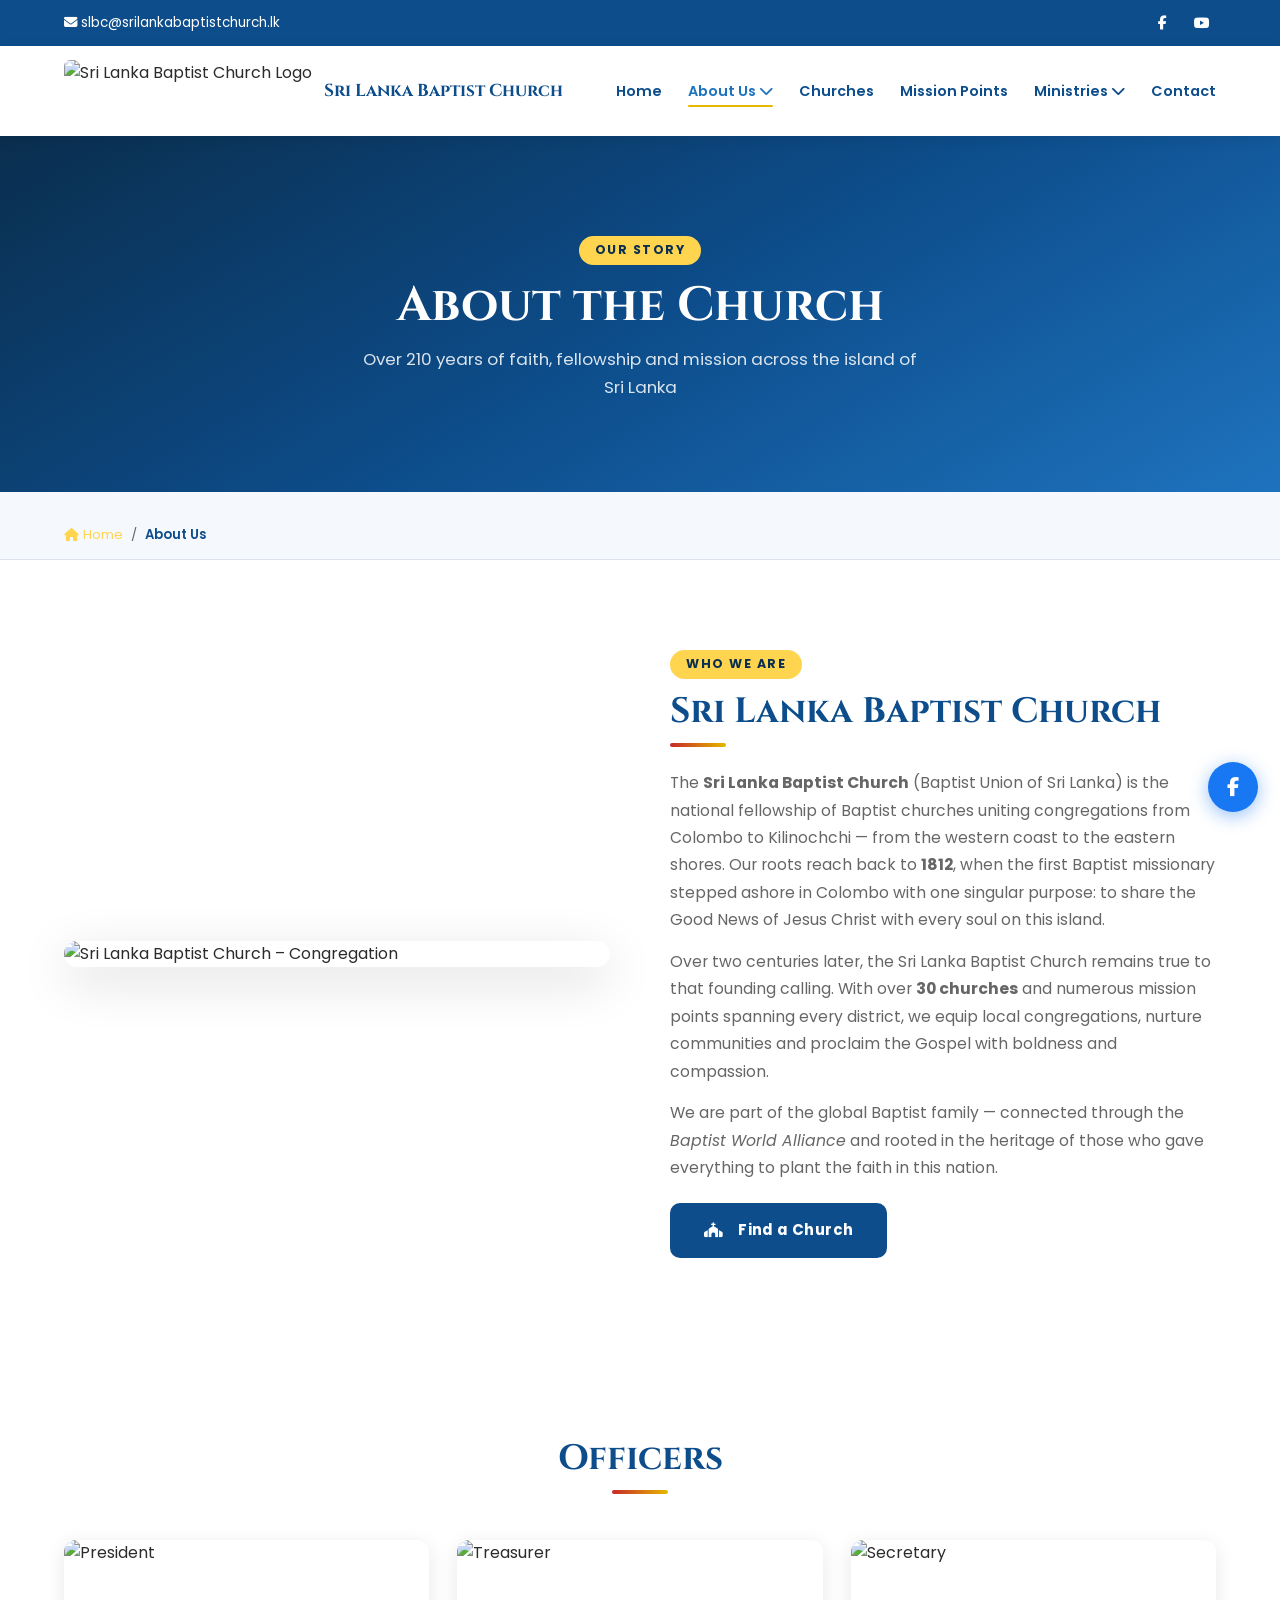
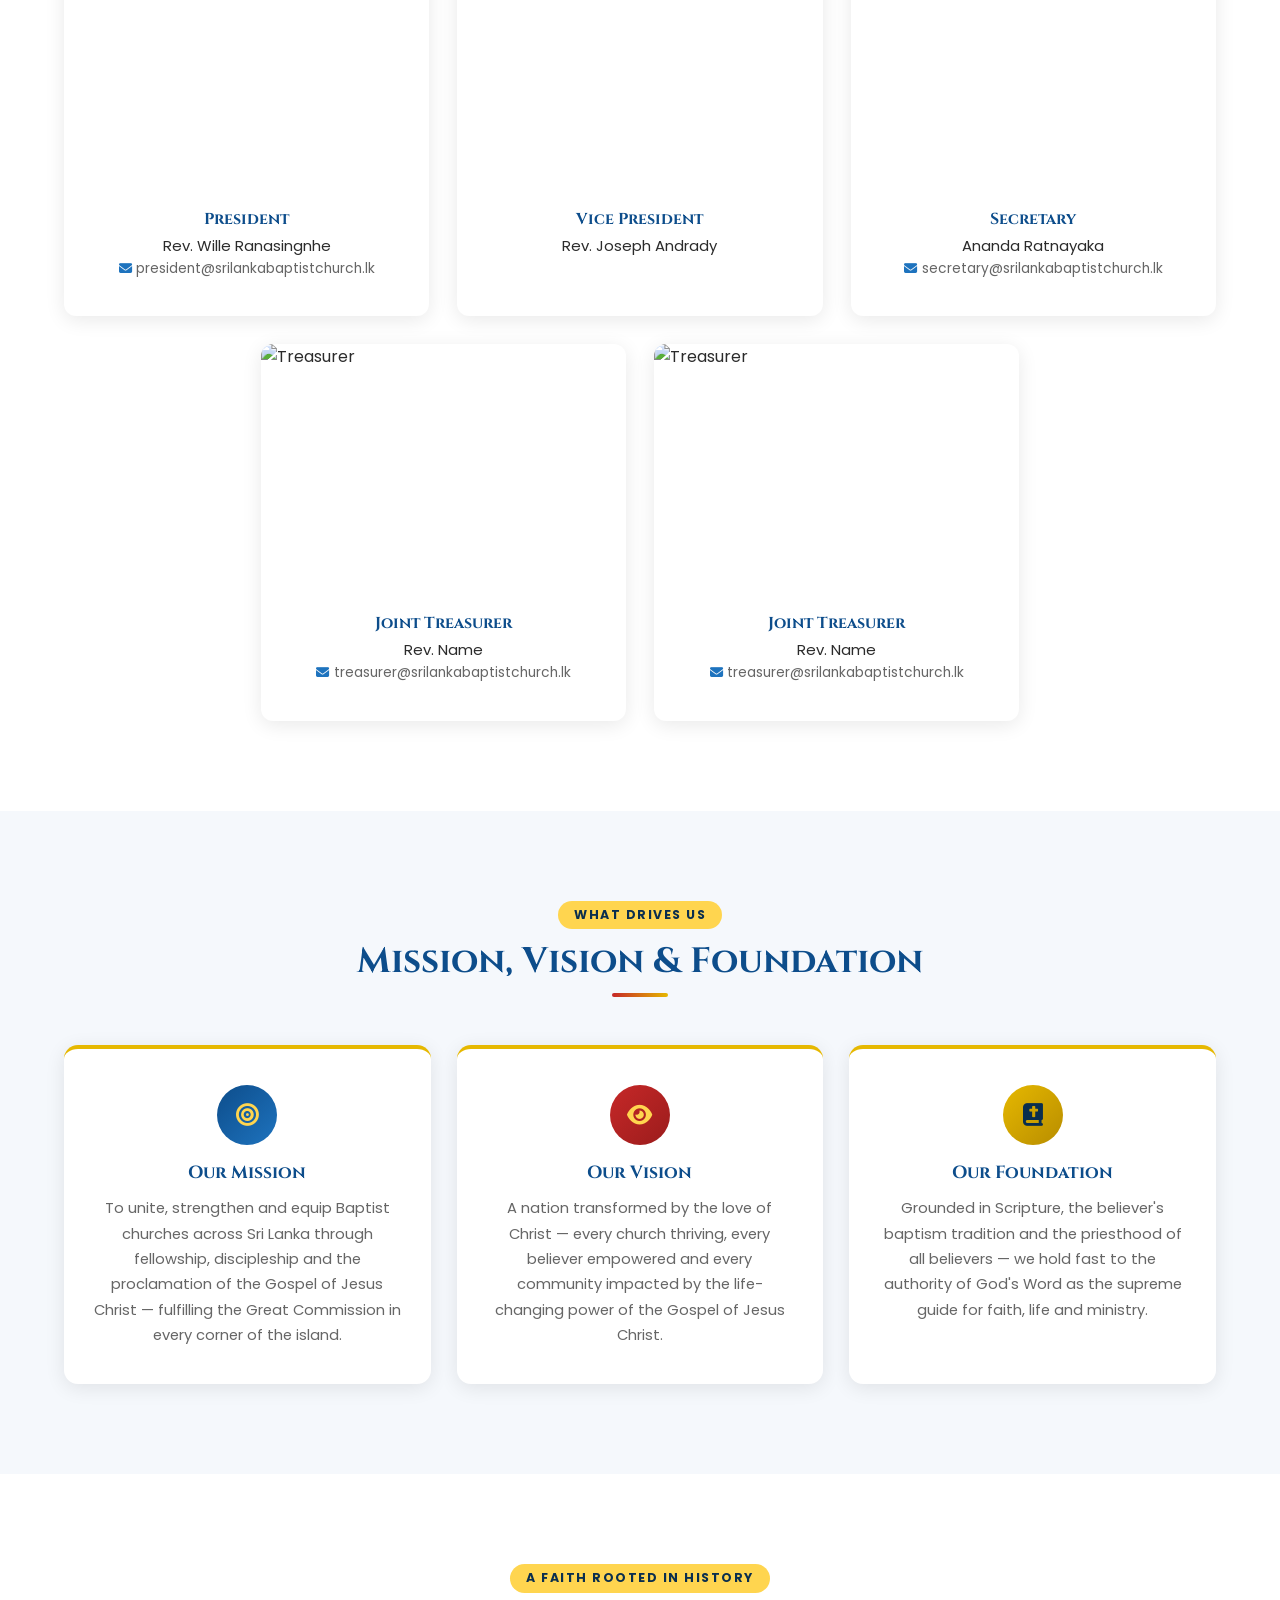
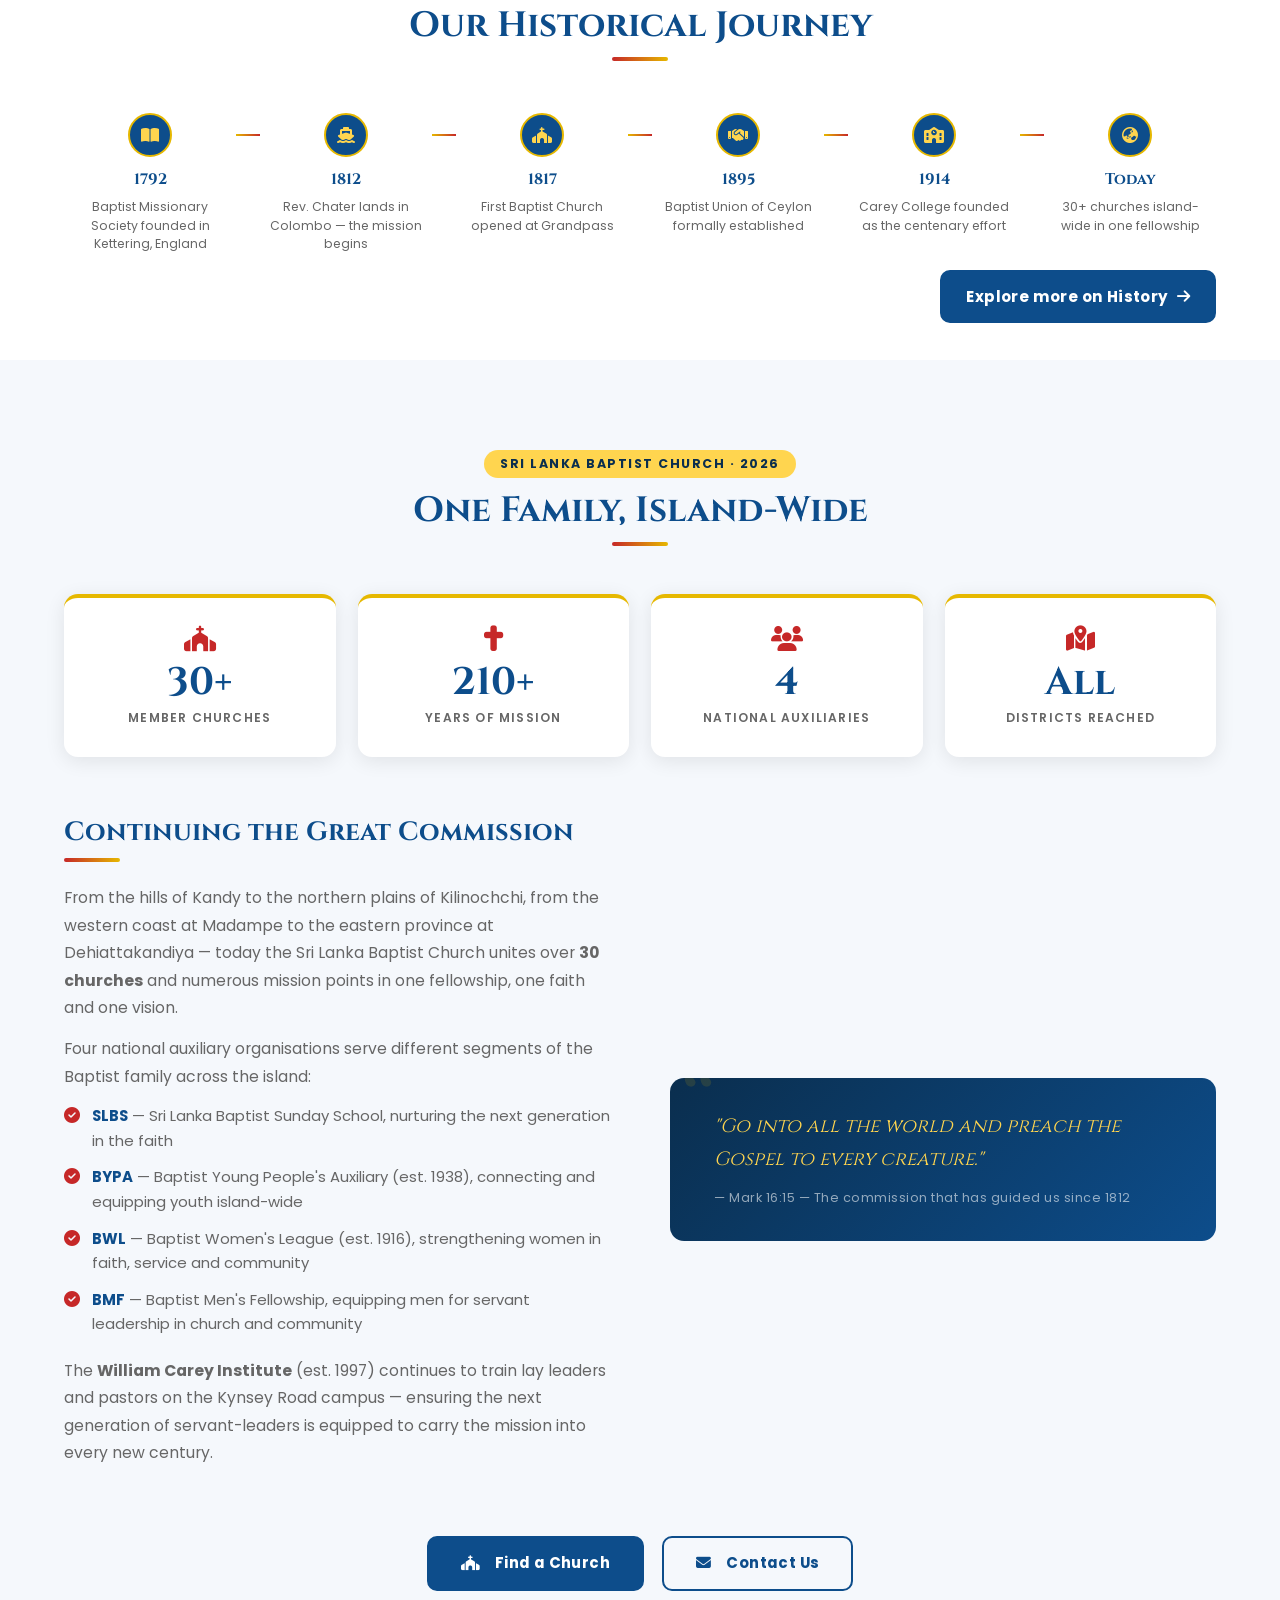
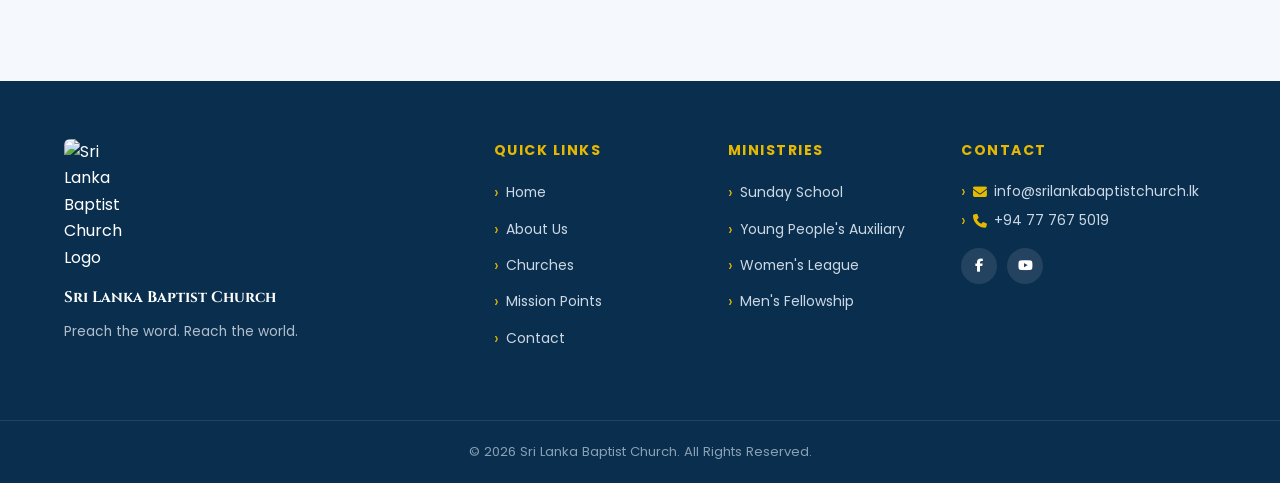
==== commit 7f306d46: "Mission points page added seperately" ====
--- a/about.html
+++ b/about.html
@@ -56,6 +56,7 @@
                     </ul>
                 </li>
                 <li><a href="churches.html">Churches</a></li>
+                <li><a href="mission-points.html">Mission Points</a></li>
                 <li class="dropdown">
                     <a href="#">Ministries <i class="fas fa-chevron-down"></i></a>
                     <ul class="dropdown-menu">
@@ -446,6 +447,7 @@
                 <li><a href="index.html">Home</a></li>
                 <li><a href="about.html">About Us</a></li>
                 <li><a href="churches.html">Churches</a></li>
+                <li><a href="mission-points.html">Mission Points</a></li>
                 <li><a href="contact.html">Contact</a></li>
             </ul>
         </div>
@@ -496,8 +498,5 @@
 <!-- GLOBAL SCRIPT -->
 <script src="script.js"></script>
 
-<!-- CONTACT PAGE SCRIPT -->
-<script>script.js</script>
-
 </body>
 </html>
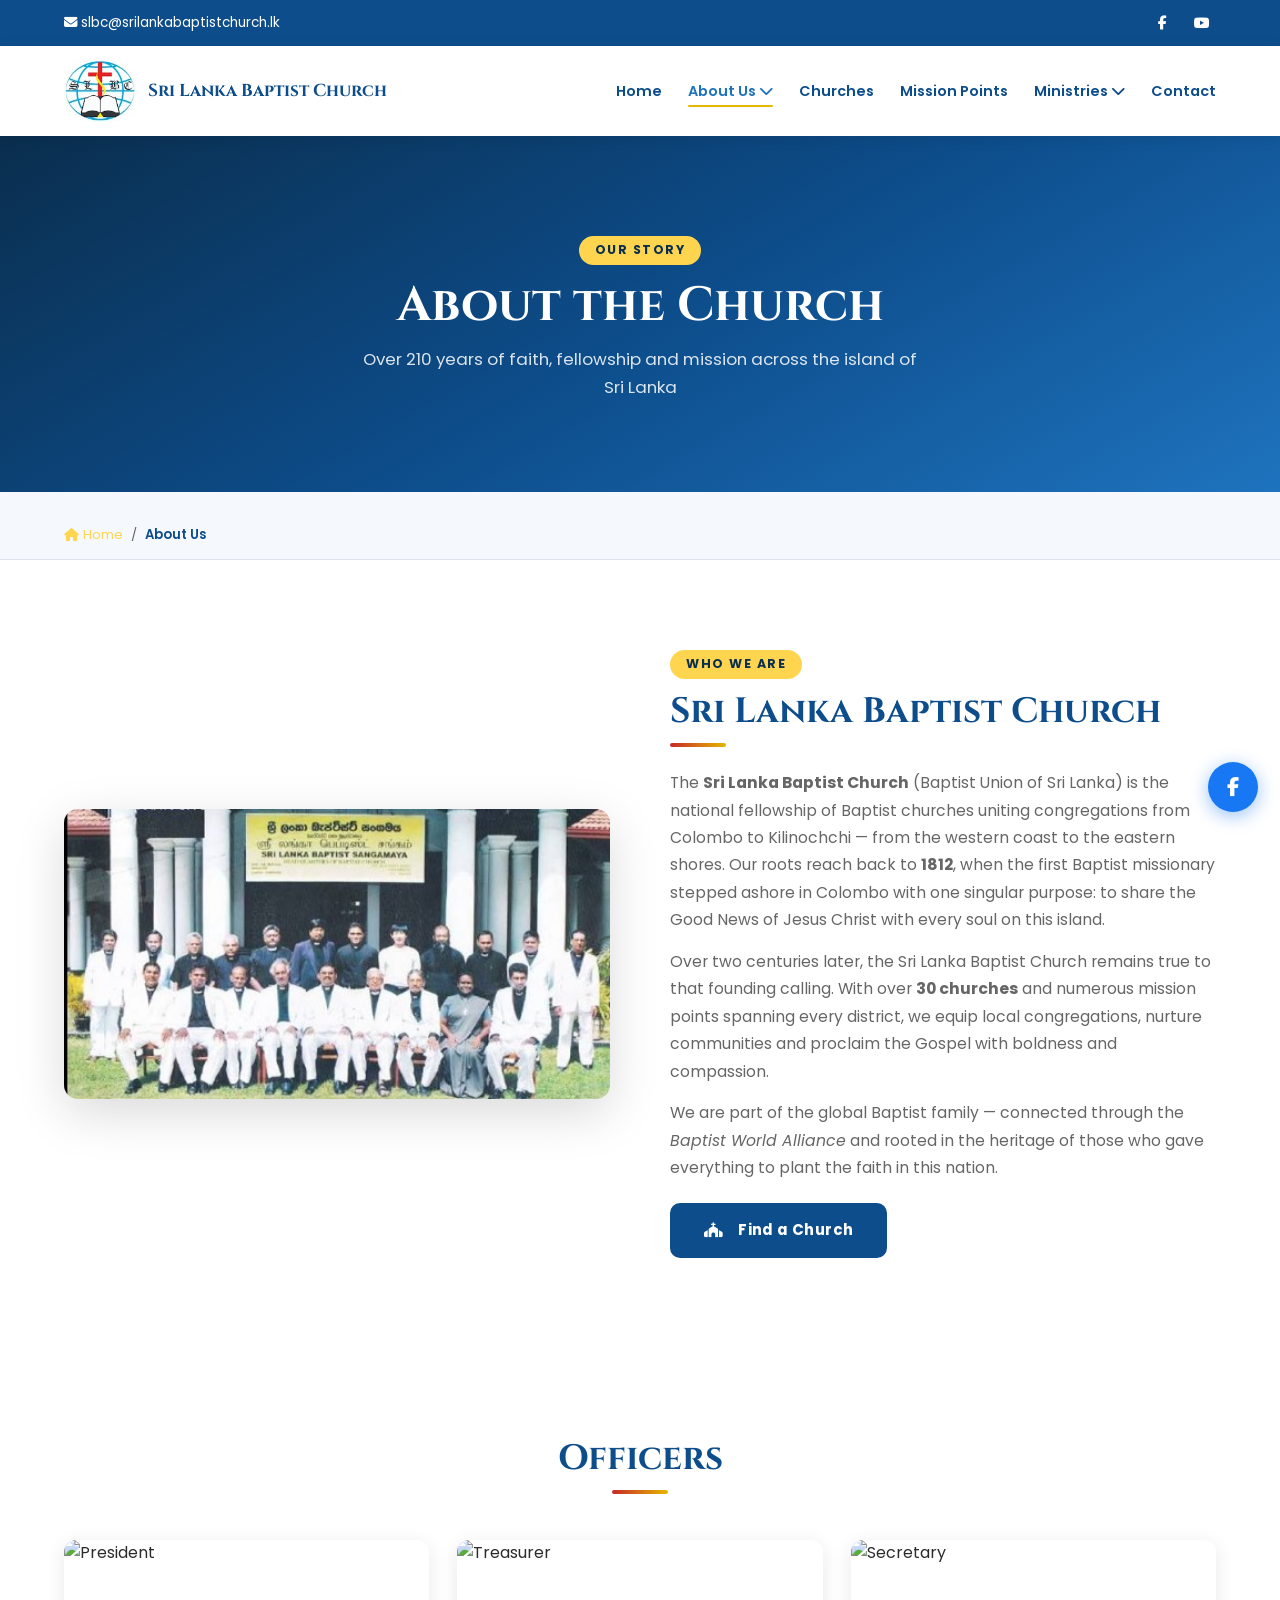
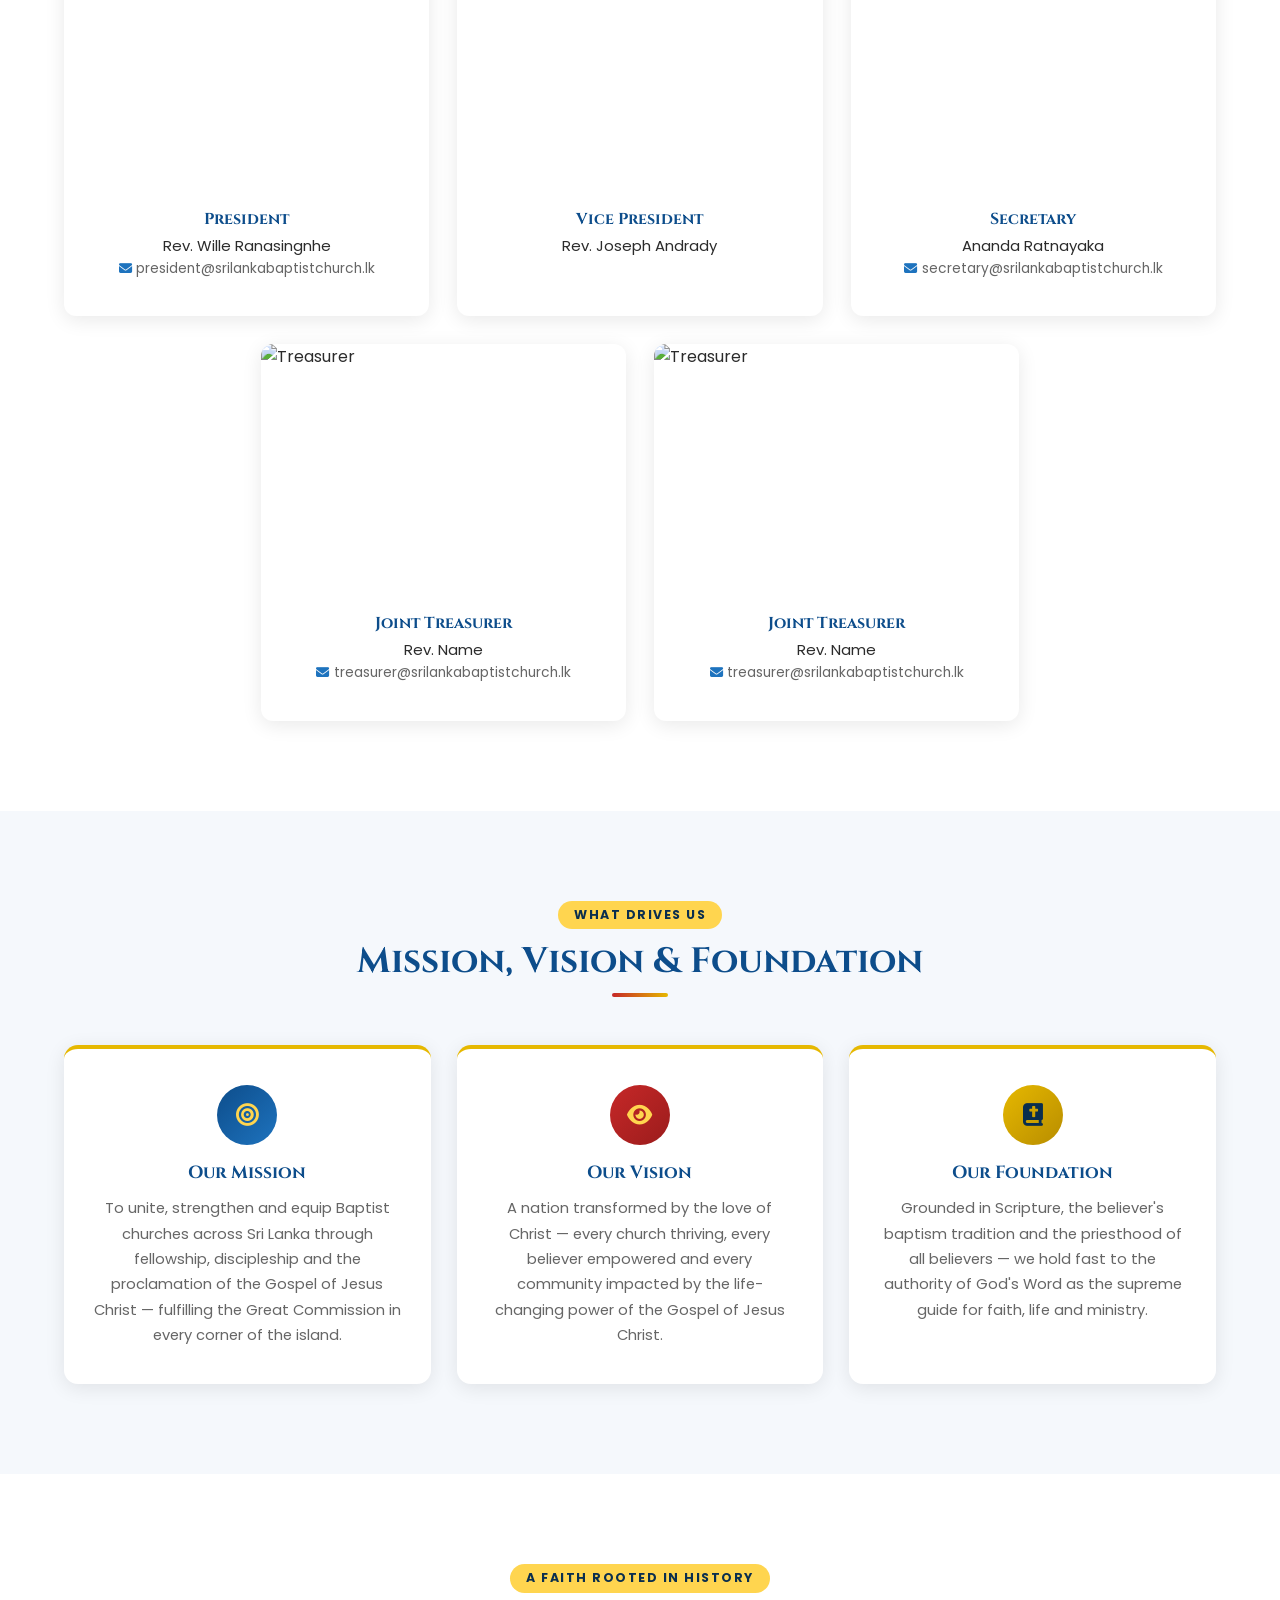
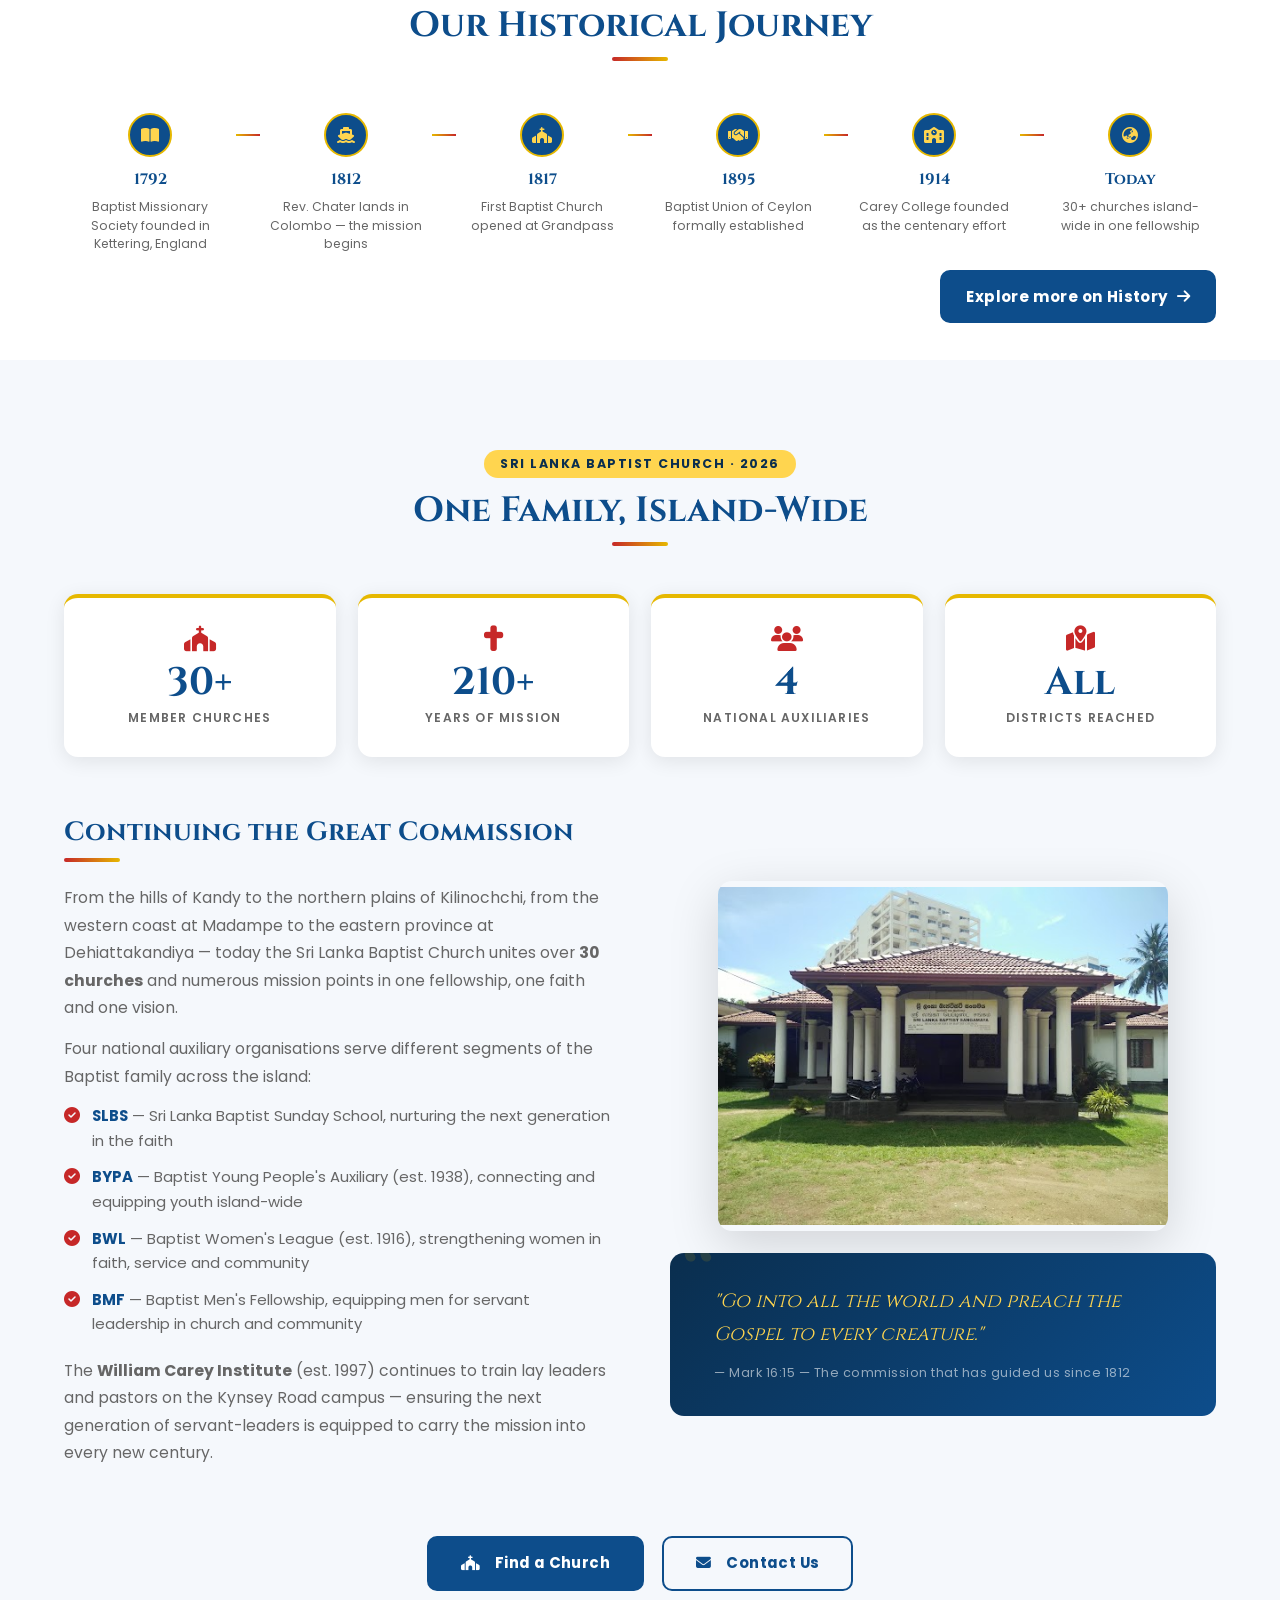
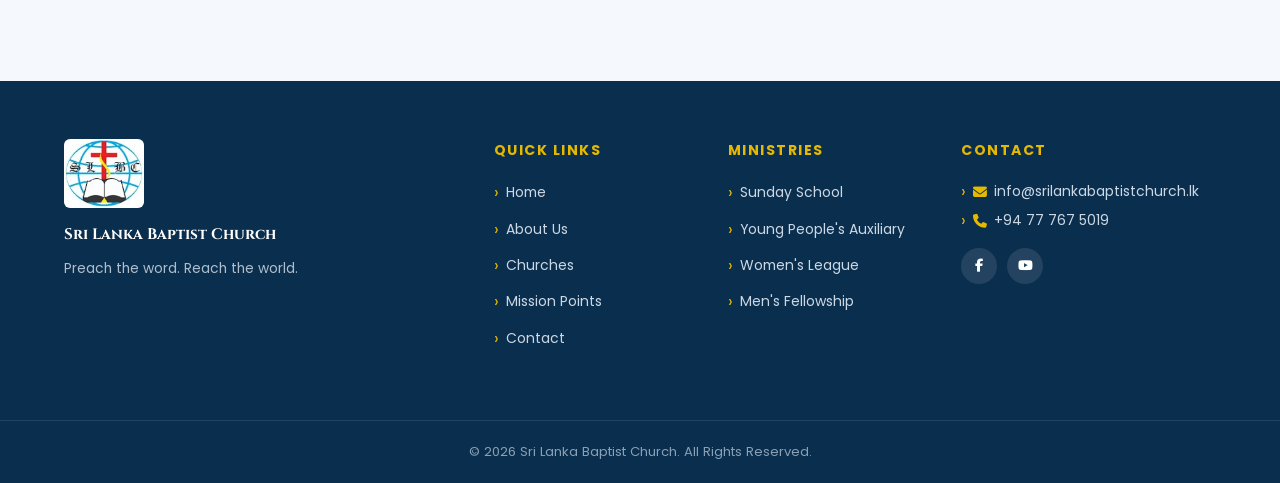
==== commit b65b20e3: "Fixing Bugs and Case sensisitve spelling mistakes" ====
--- a/about.html
+++ b/about.html
@@ -41,18 +41,18 @@
 
     <nav class="navbar">
         <div class="container nav-container">
-            <a href="index.html" class="logo">
-                <img src="images/logo.jpg" alt="Sri Lanka Baptist Church Logo">
+            <a href="Index.html" class="logo">
+                <img src="Images/Logo.jpg" alt="Sri Lanka Baptist Church Logo">
                 <h2>Sri Lanka Baptist Church</h2>
             </a>
             <ul class="nav-links">
-                <li><a href="index.html">Home</a></li>
+                <li><a href="Index.html">Home</a></li>
                 <li class="dropdown">
                     <a href="about.html" class="active">About Us <i class="fas fa-chevron-down"></i></a>
                     <ul class="dropdown-menu">
                         <li><a href="about.html">About SLBC</a></li>
                         <li><a href="history.html">Our History</a></li>
-                        <li><a href="careycollege.html">Carey College</a></li>
+                        <li><a href="CareyCollege.html">Carey College</a></li>
                     </ul>
                 </li>
                 <li><a href="churches.html">Churches</a></li>
@@ -88,7 +88,7 @@
 <div style="background:var(--light-bg); padding:14px 0; border-bottom:1px solid var(--border);">
     <div class="container">
         <nav class="breadcrumb" aria-label="Breadcrumb" style="justify-content:flex-start; opacity:1;">
-            <a href="index.html"><i class="fas fa-home"></i> Home</a>
+            <a href="Index.html"><i class="fas fa-home"></i> Home</a>
             <span style="color:var(--text-light);">/</span>
             <span style="color:var(--deep-blue); font-weight:600;">About Us</span>
         </nav>
@@ -100,7 +100,7 @@
     <div class="container two-column">
 
         <div class="about-img" data-aos="fade-right">
-            <img src="images/Index/About.jpg" alt="Sri Lanka Baptist Church – Congregation">
+            <img src="Images/Index/About.jpg" alt="Sri Lanka Baptist Church – Congregation">
         </div>
 
         <div class="about-text" data-aos="fade-left">
@@ -405,7 +405,7 @@
 
             <div data-aos="fade-left">
                 <div class="img-card">
-                    <img src="images/history/AboutSLBS.jpg"
+                    <img src="Images/History/AboutSLBS.jpg"
                          alt="Sri Lanka Baptist Church – Annual Assembly"
                          onerror="this.parentElement.style.display='none'">
                 </div>
@@ -436,7 +436,7 @@
     <div class="container footer-grid">
 
         <div class="footer-column">
-            <img src="images/logo.jpg" alt="Sri Lanka Baptist Church Logo" class="footer-logo">
+            <img src="Images/Logo.jpg" alt="Sri Lanka Baptist Church Logo" class="footer-logo">
             <h3>Sri Lanka Baptist Church</h3>
             <p>Preach the word. Reach the world.</p>
         </div>
@@ -444,7 +444,7 @@
         <div class="footer-column">
             <h4>Quick Links</h4>
             <ul>
-                <li><a href="index.html">Home</a></li>
+                <li><a href="Index.html">Home</a></li>
                 <li><a href="about.html">About Us</a></li>
                 <li><a href="churches.html">Churches</a></li>
                 <li><a href="mission-points.html">Mission Points</a></li>
